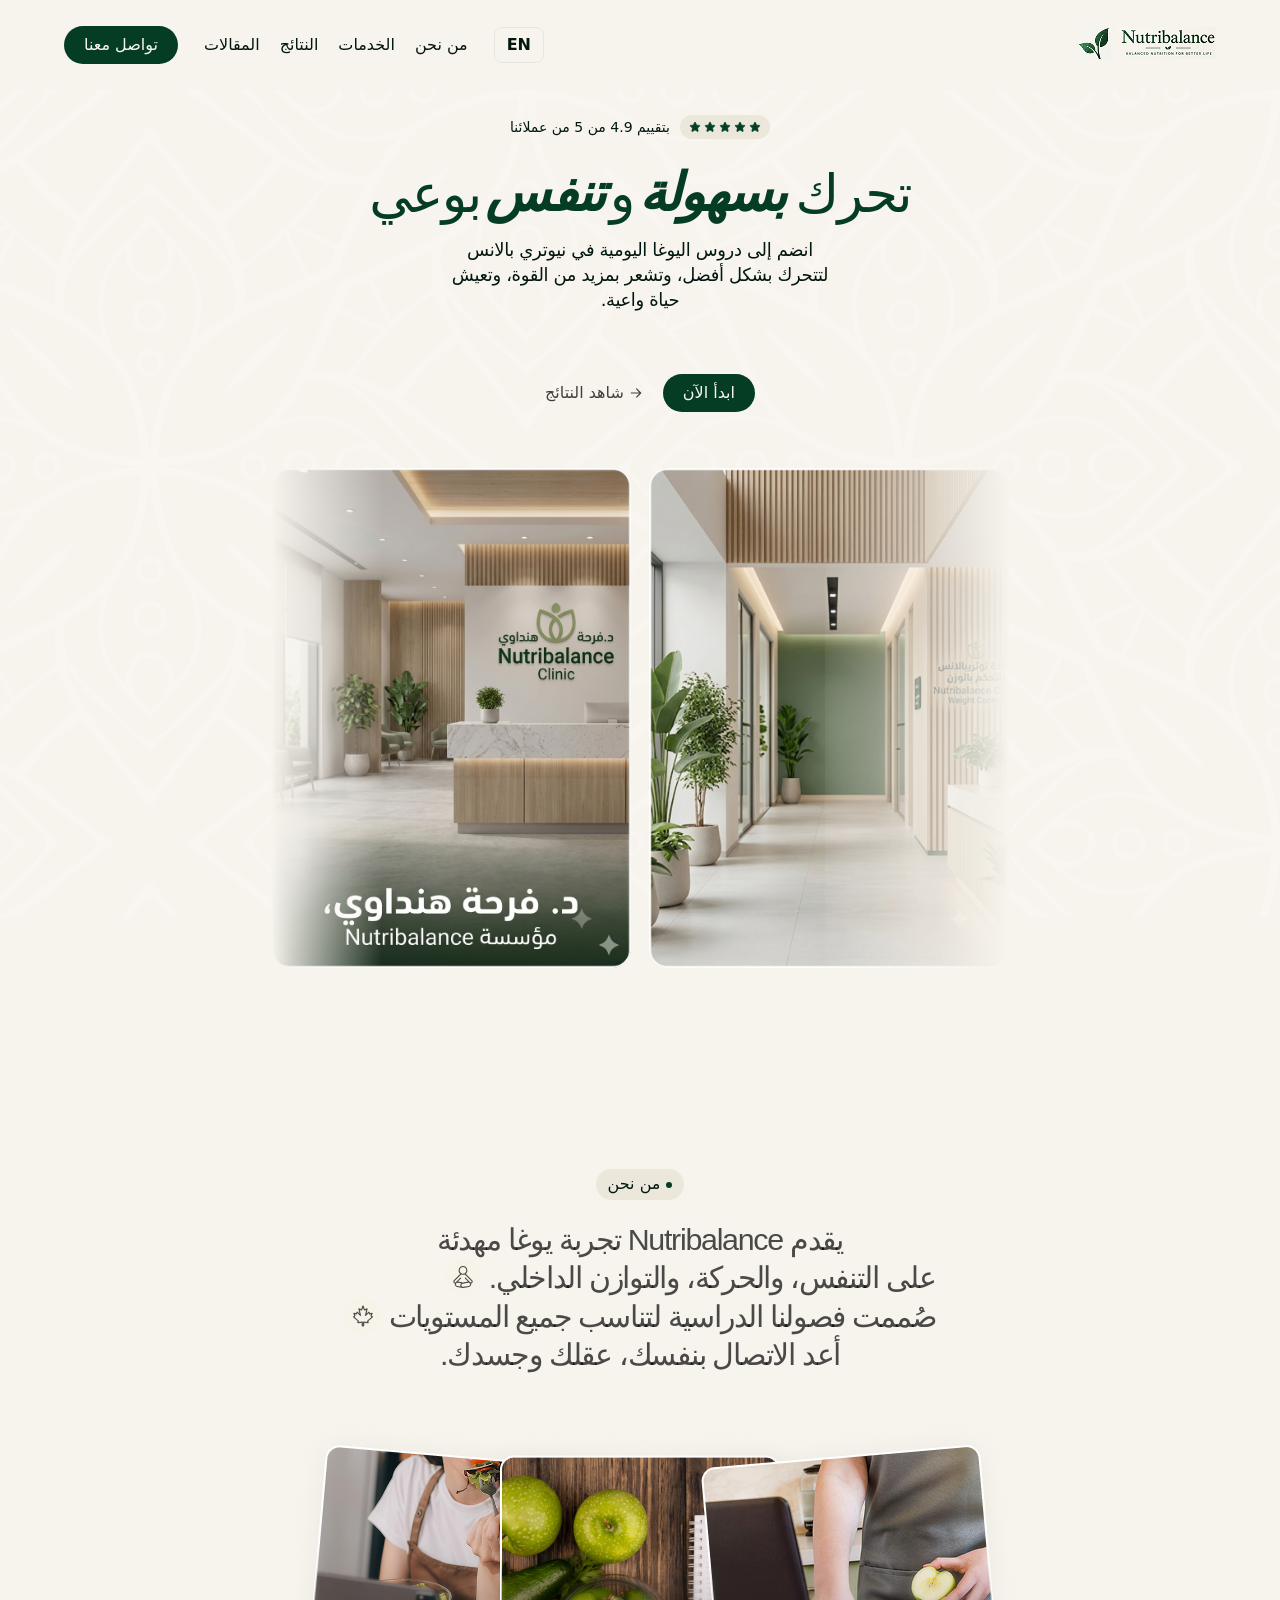
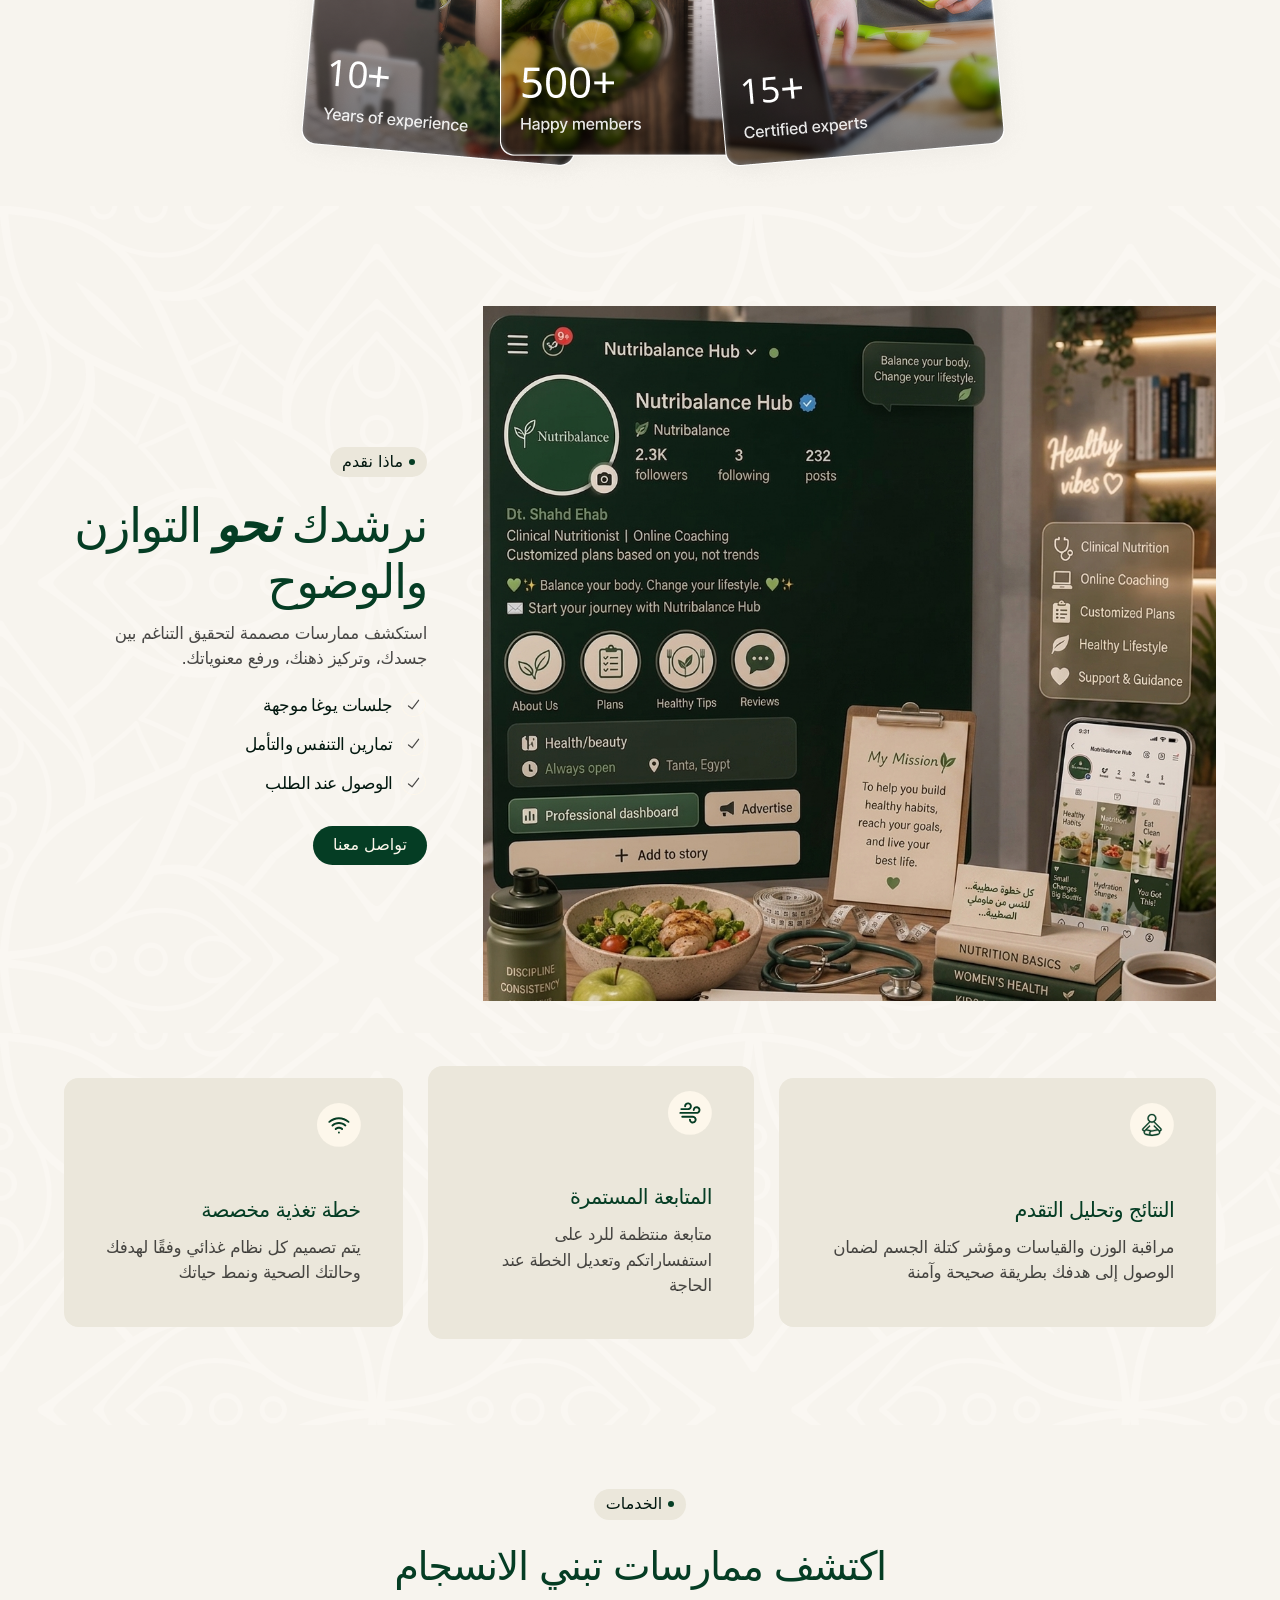
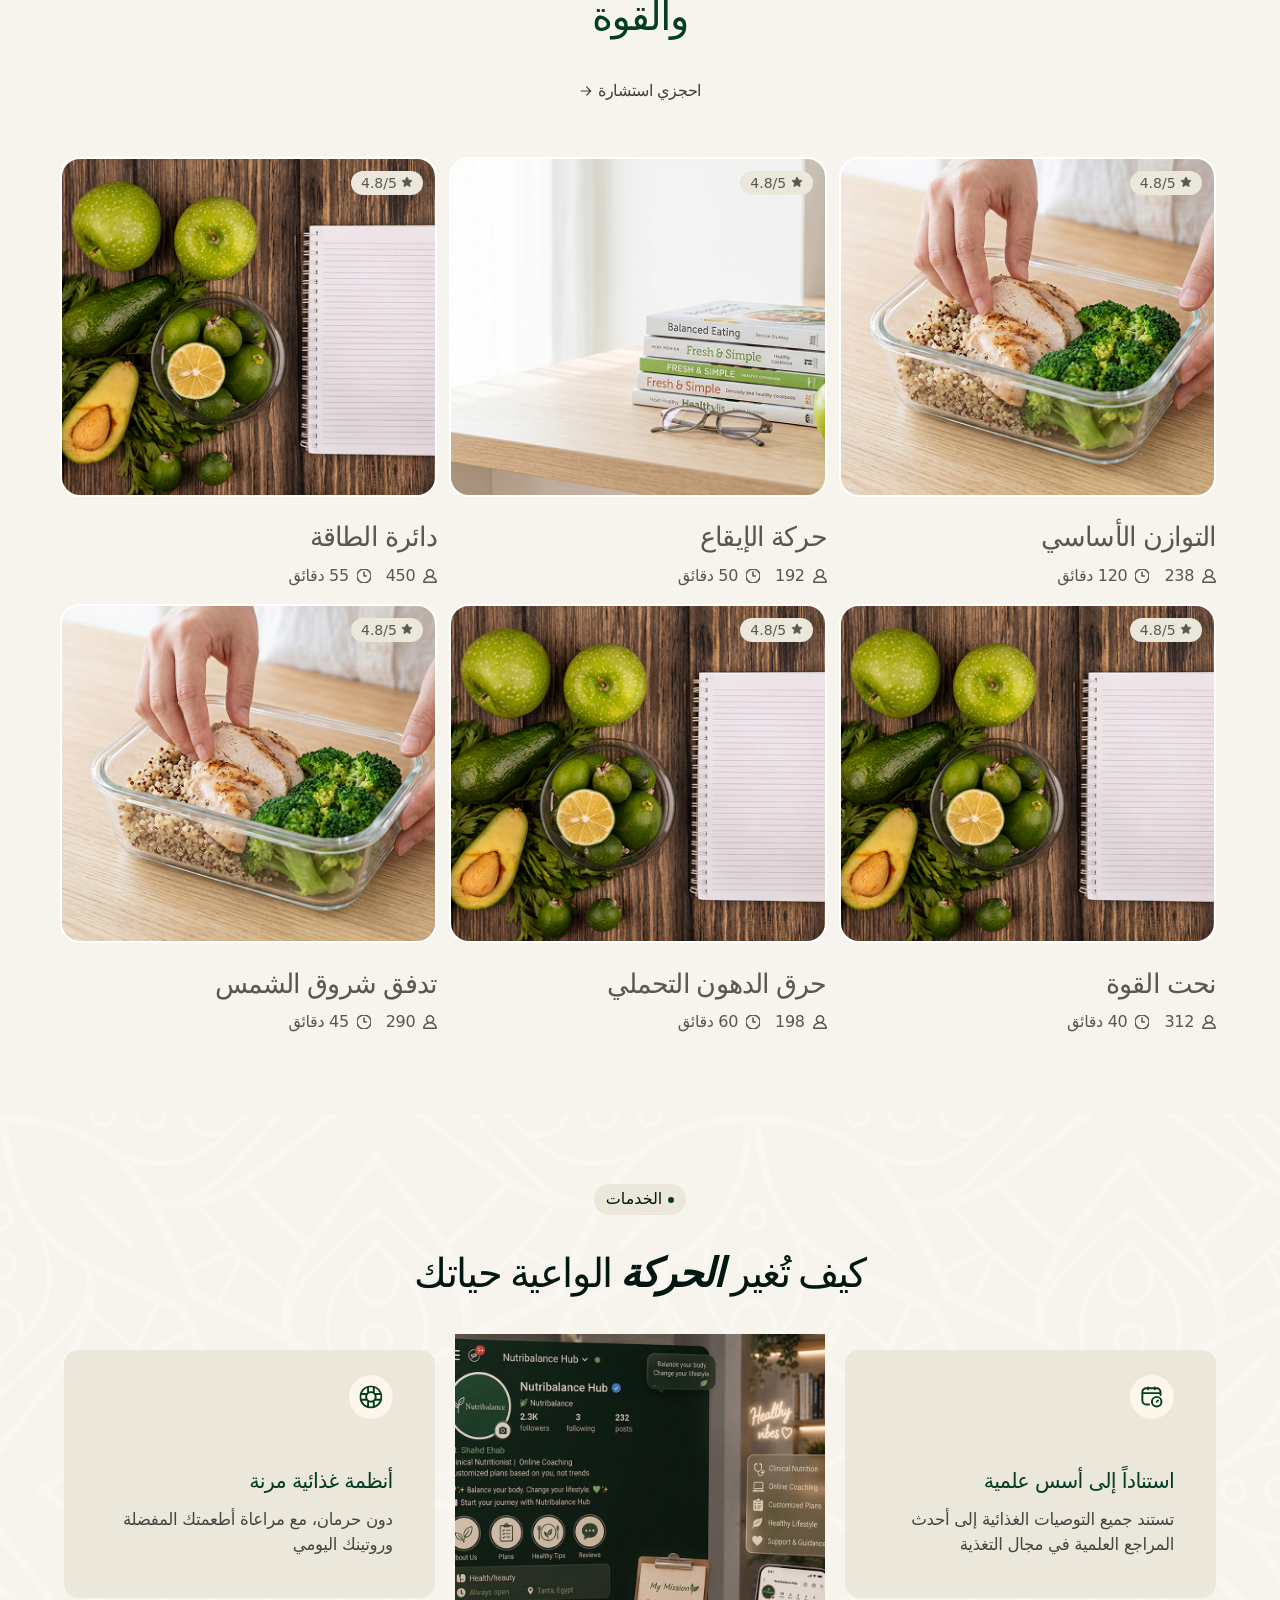
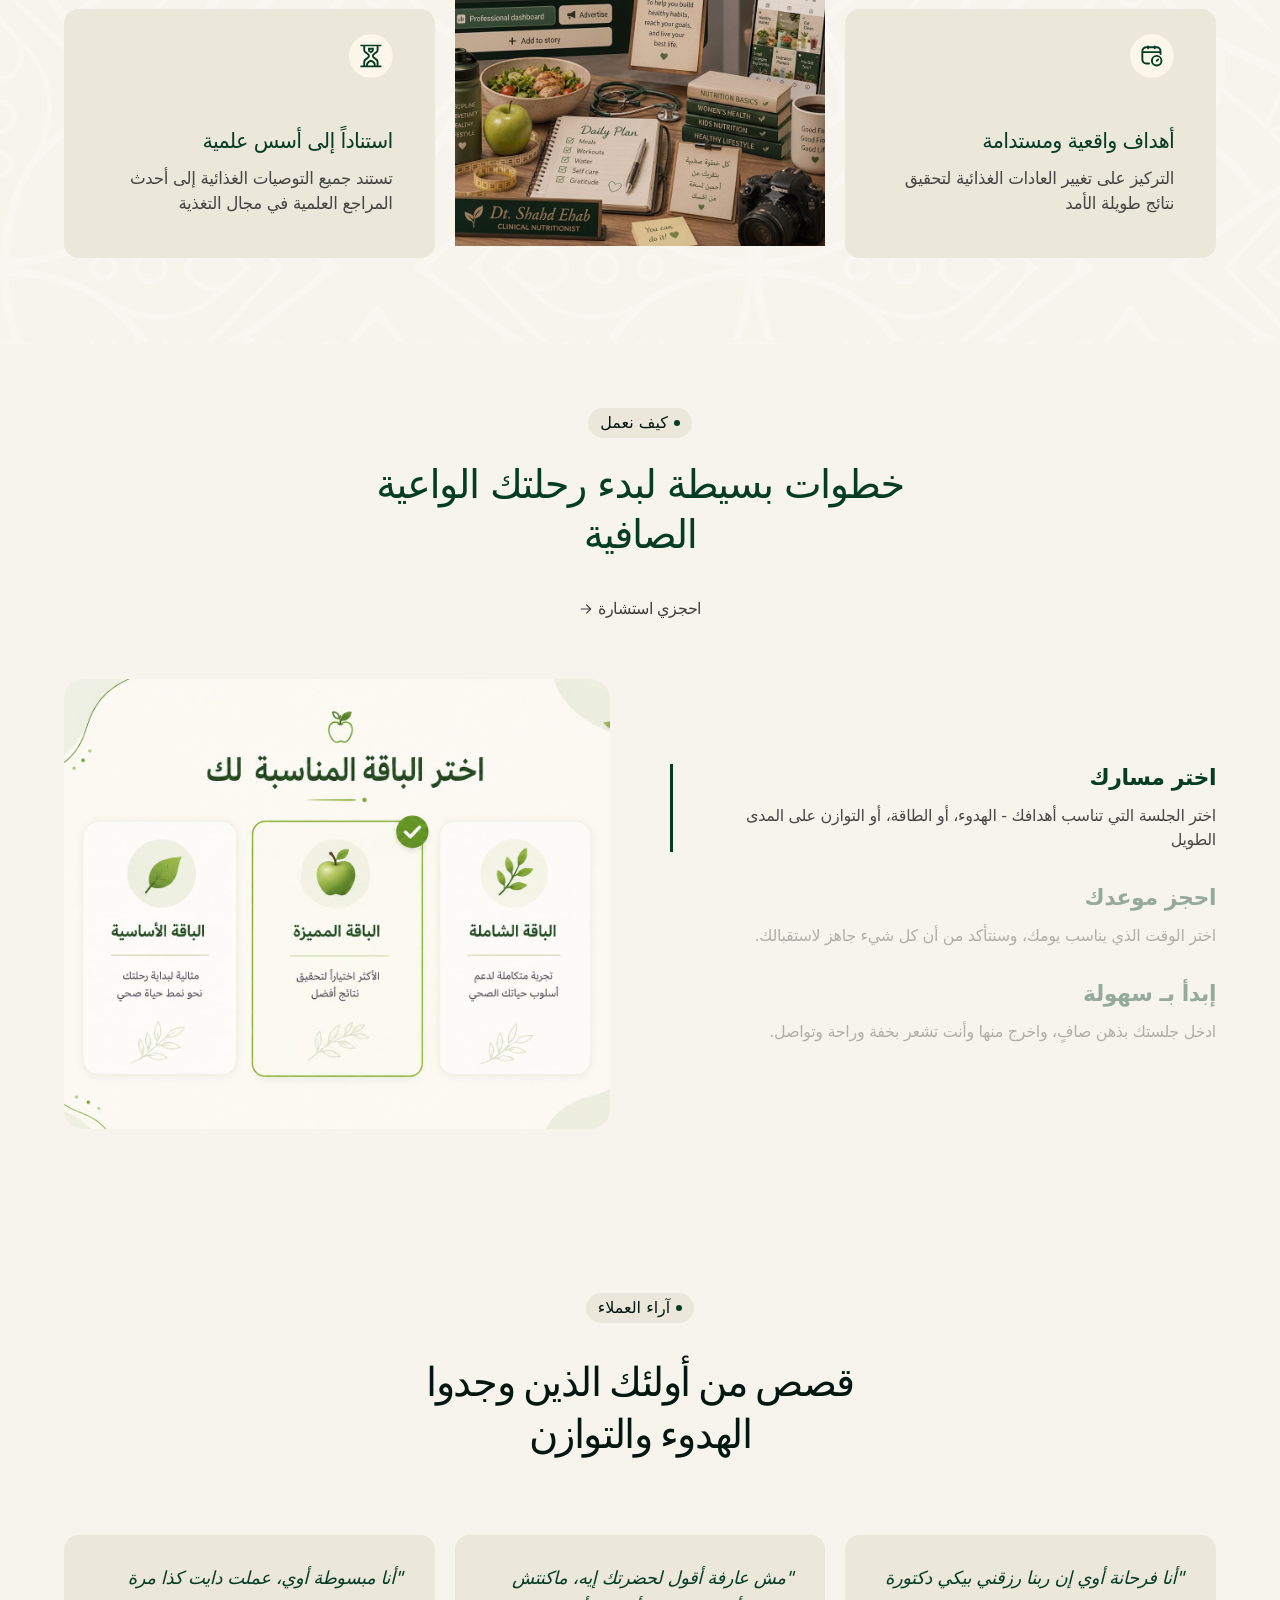
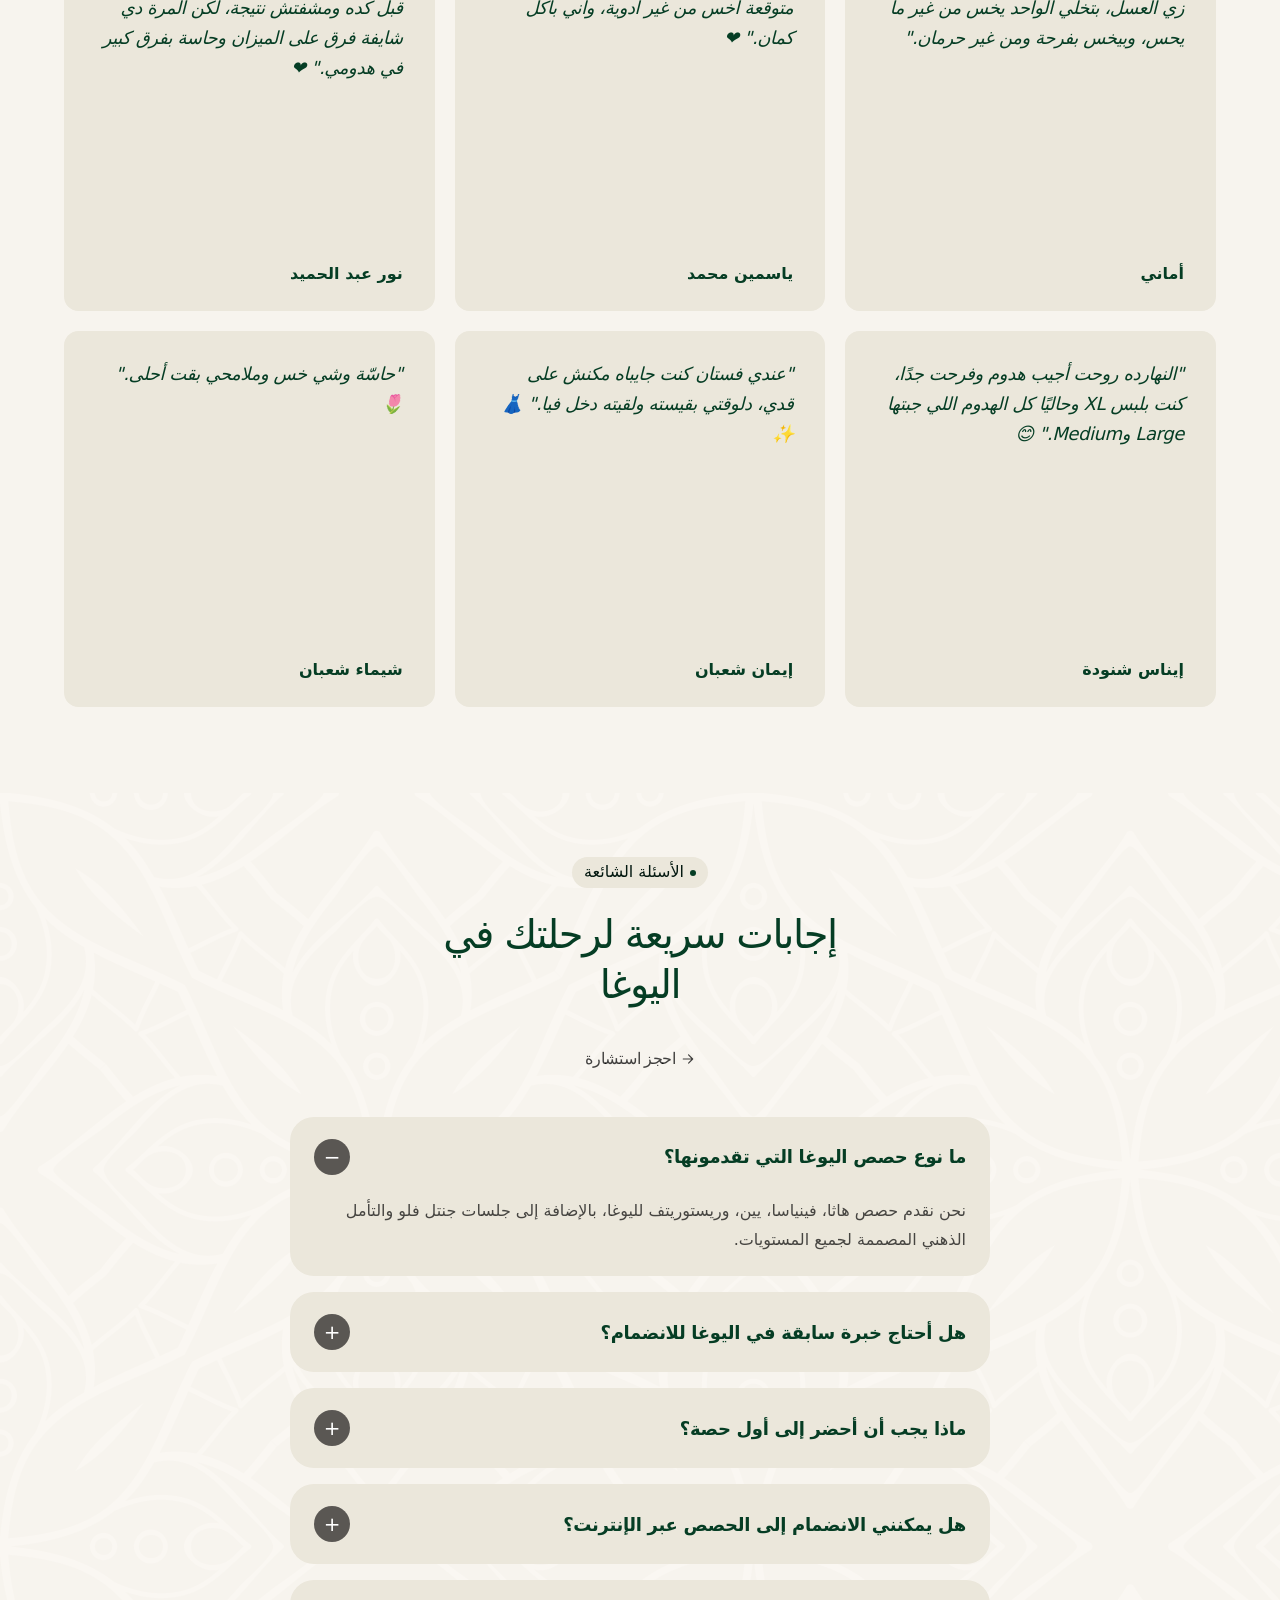
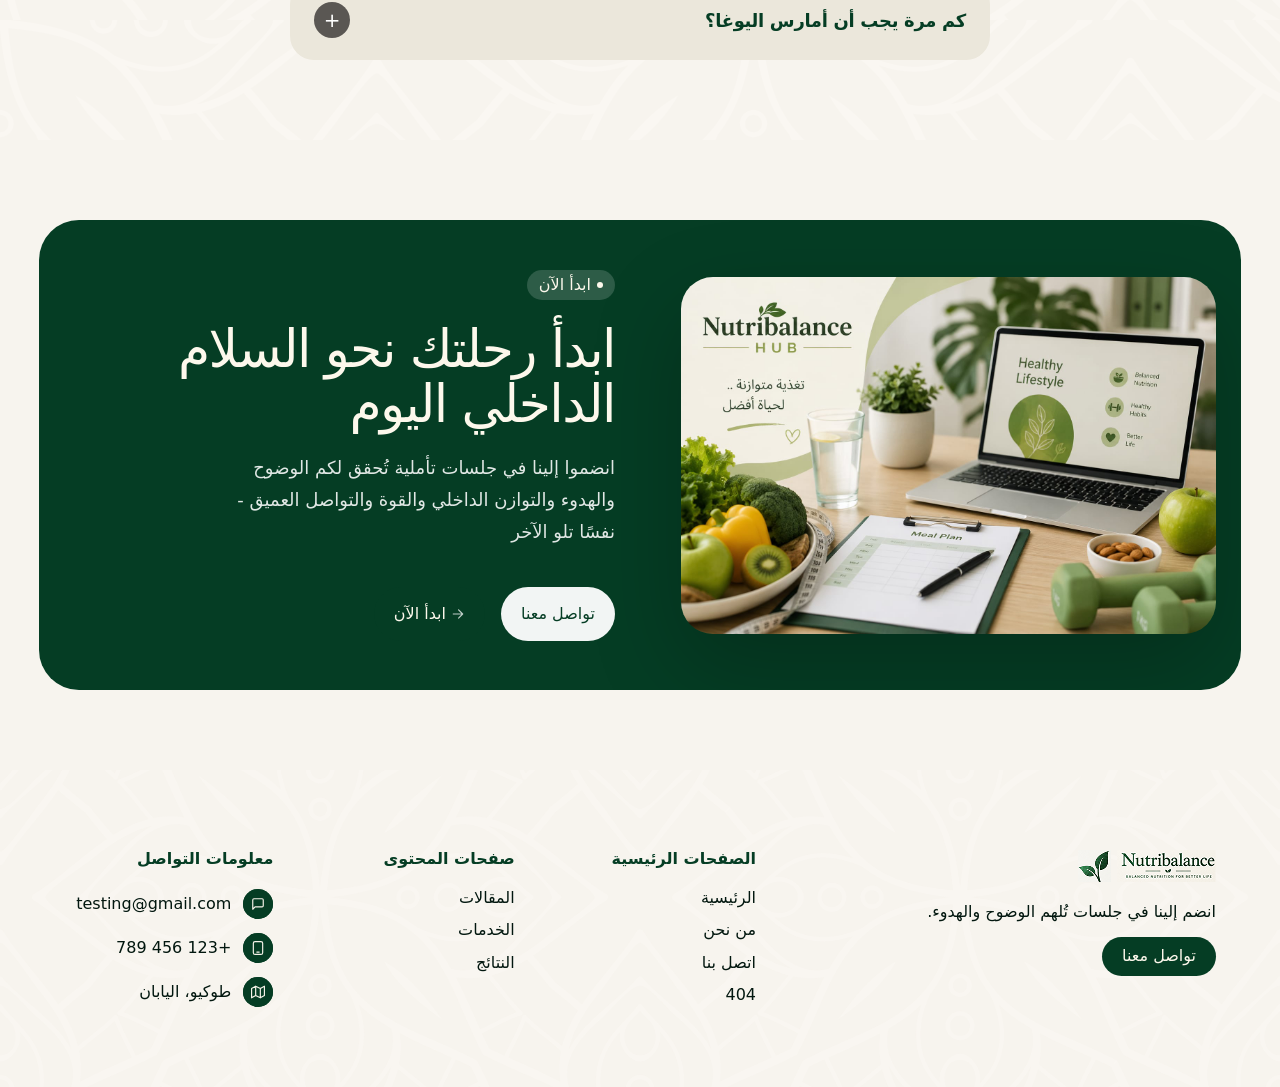
==== index.html @ 0526e95f "Prepare site for GitHub Pages deployment" ====
<!doctype html>
<html lang="ar" dir="rtl">
  <head>
    <meta charset="UTF-8" />
    <meta name="viewport" content="width=device-width, initial-scale=1.0" />
    <link rel="stylesheet" href="styles/normalize.css" />
    <link rel="stylesheet" href="styles/main.css" />
    <title>Nutribalance — Arabic</title>
  </head>
  <body>
    <!-- Arabic placeholder page. Content will be added later. -->

    <!-- Start Header -->
    <header>
      <div class="container">
        <div class="logo">
          <img src="assets/logo.png" alt="Nutribalance Logo" />
        </div>
        <button class="hamburger-menu" id="hamburger" aria-label="Toggle menu">
          <span></span>
          <span></span>
          <span></span>
        </button>
        <div class="actions" id="menu">
          <a
            class="lang-toggle"
            href="index.html"
            aria-label="Open Arabic version"
            >EN</a
          >
          <nav>
            <ul>
              <li><a href="#about-us">من نحن</a></li>
              <li><a href="#classes">الخدمات</a></li>
              <li><a href="#">النتائج</a></li>
              <li><a href="#">المقالات</a></li>
            </ul>
          </nav>
          <button class="primary-button">تواصل معنا</button>
        </div>
      </div>
    </header>
    <!-- End Header -->

    <!-- Start Hero -->
    <section class="hero">
      <div class="hero-bg">
        <img src="assets/bg.png" alt="Hero Background" />
      </div>
      <div class="hero-inside">
        <div class="hero-rating">
          <div class="stars-wrapper">
            <img src="assets/icons/star.svg" alt="Star" />
            <img src="assets/icons/star.svg" alt="Star" />
            <img src="assets/icons/star.svg" alt="Star" />
            <img src="assets/icons/star.svg" alt="Star" />
            <img src="assets/icons/star.svg" alt="Star" />
          </div>
          <span>بتقييم 4.9 من 5 من عملائنا</span>
        </div>

        <h1>
          <span>تحرك</span>
          <span></span>
          <span>بسهولة</span>
          <span>و</span>
          <span>تنفس</span>
          <span>بوعي</span>
        </h1>

        <p>
          انضم إلى دروس اليوغا اليومية في نيوتري بالانس لتتحرك بشكل أفضل، وتشعر
          بمزيد من القوة، وتعيش حياة واعية.
        </p>

        <div class="buttons-wrapper">
          <button class="primary-button">ابدأ الآن</button>
          <button>
            <img src="assets/icons/arrow-right.svg" alt="Watch Video" />
            <span>شاهد النتائج</span>
          </button>
        </div>

        <div class="images-wrapper">
          <div class="sm-hidden">
            <img src="assets/hero/04.png" alt="Image 04" />
          </div>
          <div>
            <img src="assets/hero/02.png" alt="Image 02" />
          </div>
          <div>
            <img src="assets/hero/03.png" alt="Image 03" />
          </div>
          <div class="sm-hidden">
            <img src="assets/hero/01.png" alt="Image 01" />
          </div>
        </div>
      </div>
    </section>
    <!-- End Hero -->

    <!-- Start من نحن Us -->
    <section id="about-us" class="about-us">
      <div class="container">
        <div class="section-header">
          <span class="dot"></span>
          <span>من نحن</span>
        </div>

        <div class="about-us-paragraph">
          <span>يقدم Nutribalance تجربة يوغا مهدئة </span>
          <div>
            <span>على التنفس، والحركة، والتوازن الداخلي.</span>
            <img src="assets/icons/relax.svg" alt="balance" />
          </div>
          <div>
            <span>صُممت فصولنا الدراسية لتناسب جميع المستويات</span>
            <img src="assets/icons/plant.svg" alt="classes" />
          </div>
          <span>أعد الاتصال بنفسك، عقلك وجسدك.</span>
        </div>

        <div class="stats-cards">
          <img src="assets/about-us/stats-card-wrapper.png" alt="Stats cards" />
        </div>
      </div>
    </section>
    <!-- End من نحن Us -->

    <!-- Start What We Do -->
    <section class="what-we-do">
      <div class="container">
        <div class="image-wrapper">
          <img src="assets/what-we-do/what-we-do.png" alt="What We Do" />
        </div>

        <div class="content">
          <div class="section-header">
            <span class="dot"></span>
            <span>ماذا نقدم</span>
          </div>

          <h2>
            <span>نرشدك </span>
            <span class="italic-lora">نحو</span>
            <span>التوازن والوضوح</span>
          </h2>

          <p>
            استكشف ممارسات مصممة لتحقيق التناغم بين جسدك، وتركيز ذهنك، ورفع
            معنوياتك.
          </p>

          <ul>
            <li>
              <img src="assets/icons/check.svg" alt="Guided yoga sessions" />
              <span>جلسات يوغا موجهة</span>
            </li>
            <li>
              <img src="assets/icons/check.svg" alt="Breathwork & meditation" />
              <span>تمارين التنفس والتأمل</span>
            </li>
            <li>
              <img src="assets/icons/check.svg" alt="On-demو access" />
              <span>الوصول عند الطلب</span>
            </li>
          </ul>

          <button class="primary-button">تواصل معنا</button>
        </div>
      </div>

      <ul class="container">
        <li class="card">
          <img
            src="assets/what-we-do/relax.svg"
            alt="Results و Progress Analysis"
          />
          <div class="card-content">
            <h4>النتائج وتحليل التقدم</h4>
            <p>
              مراقبة الوزن والقياسات ومؤشر كتلة الجسم لضمان الوصول إلى هدفك
              بطريقة صحيحة وآمنة
            </p>
          </div>
        </li>
        <li class="card">
          <img src="assets/what-we-do/follow.svg" alt="Continuous Follow-up" />
          <div class="card-content">
            <h4>المتابعة المستمرة</h4>
            <p>متابعة منتظمة للرد على استفساراتكم وتعديل الخطة عند الحاجة</p>
          </div>
        </li>
        <li class="card">
          <img
            src="assets/what-we-do/wifi.svg"
            alt="Customized Nutrition Plan"
          />
          <div class="card-content">
            <h4>خطة تغذية مخصصة</h4>
            <p>يتم تصميم كل نظام غذائي وفقًا لهدفك وحالتك الصحية ونمط حياتك</p>
          </div>
        </li>
      </ul>
    </section>
    <!-- End What We Do -->

    <!-- Start الخدمات -->
    <section id="classes" class="classes">
      <div class="container">
        <div class="section-header">
          <span class="dot"></span>
          <span>الخدمات</span>
        </div>

        <h2>اكتشف ممارسات تبني الانسجام والقوة</h2>

        <button>
          <span>احجزي استشارة</span>
          <img src="assets/icons/arrow-right.svg" alt="احجزي استشارة" />
        </button>

        <ul class="classes-grid">
          <li class="class-item">
            <div class="class-photo-wrapper">
              <img src="assets/classes/01.png" alt="Class" />
              <div class="rating">
                <img src="assets/icons/gray-star.svg" alt="Rate" />
                <span>4.8/5</span>
              </div>
            </div>
            <div class="class-content">
              <h5>التوازن الأساسي</h5>
              <div class="state">
                <div>
                  <img src="assets/icons/user.svg" alt="Rate" />
                  <span>238</span>
                </div>
                <div>
                  <img src="assets/icons/time.svg" alt="Rate" />
                  <span>120 دقائق</span>
                </div>
              </div>
            </div>
          </li>

          <li class="class-item">
            <div class="class-photo-wrapper">
              <img src="assets/classes/02.png" alt="Class" />
              <div class="rating">
                <img src="assets/icons/gray-star.svg" alt="Rate" />
                <span>4.8/5</span>
              </div>
            </div>
            <div class="class-content">
              <h5>حركة الإيقاع</h5>
              <div class="state">
                <div>
                  <img src="assets/icons/user.svg" alt="Rate" />
                  <span>192</span>
                </div>
                <div>
                  <img src="assets/icons/time.svg" alt="Rate" />
                  <span>50 دقائق</span>
                </div>
              </div>
            </div>
          </li>

          <li class="class-item">
            <div class="class-photo-wrapper">
              <img src="assets/classes/03.png" alt="Class" />
              <div class="rating">
                <img src="assets/icons/gray-star.svg" alt="Rate" />
                <span>4.8/5</span>
              </div>
            </div>
            <div class="class-content">
              <h5>دائرة الطاقة</h5>
              <div class="state">
                <div>
                  <img src="assets/icons/user.svg" alt="Rate" />
                  <span>450</span>
                </div>
                <div>
                  <img src="assets/icons/time.svg" alt="Rate" />
                  <span>55 دقائق</span>
                </div>
              </div>
            </div>
          </li>

          <li class="class-item">
            <div class="class-photo-wrapper">
              <img src="assets/classes/04.png" alt="Class" />
              <div class="rating">
                <img src="assets/icons/gray-star.svg" alt="Rate" />
                <span>4.8/5</span>
              </div>
            </div>
            <div class="class-content">
              <h5>نحت القوة</h5>
              <div class="state">
                <div>
                  <img src="assets/icons/user.svg" alt="Rate" />
                  <span>312</span>
                </div>
                <div>
                  <img src="assets/icons/time.svg" alt="Rate" />
                  <span>40 دقائق</span>
                </div>
              </div>
            </div>
          </li>

          <li class="class-item">
            <div class="class-photo-wrapper">
              <img src="assets/classes/05.png" alt="Class" />
              <div class="rating">
                <img src="assets/icons/gray-star.svg" alt="Rate" />
                <span>4.8/5</span>
              </div>
            </div>
            <div class="class-content">
              <h5>حرق الدهون التحملي</h5>
              <div class="state">
                <div>
                  <img src="assets/icons/user.svg" alt="Rate" />
                  <span>198</span>
                </div>
                <div>
                  <img src="assets/icons/time.svg" alt="Rate" />
                  <span>60 دقائق</span>
                </div>
              </div>
            </div>
          </li>

          <li class="class-item">
            <div class="class-photo-wrapper">
              <img src="assets/classes/06.png" alt="Class" />
              <div class="rating">
                <img src="assets/icons/gray-star.svg" alt="Rate" />
                <span>4.8/5</span>
              </div>
            </div>
            <div class="class-content">
              <h5>تدفق شروق الشمس</h5>
              <div class="state">
                <div>
                  <img src="assets/icons/user.svg" alt="Rate" />
                  <span>290</span>
                </div>
                <div>
                  <img src="assets/icons/time.svg" alt="Rate" />
                  <span>45 دقائق</span>
                </div>
              </div>
            </div>
          </li>
        </ul>
      </div>
    </section>
    <!-- End الخدمات -->

    <!-- Start Benefits -->
    <section class="benefits" id="benefits">
      <div class="container">
        <div class="section-header">
          <span class="dot"></span>
          <span>الخدمات</span>
        </div>

        <h2>كيف تُغير <span class="italic-lora">الحركة</span> الواعية حياتك</h2>

        <div class="benefits-grid">
          <ul>
            <li class="card">
              <img
                src="assets/benefits/calender.svg"
                alt="Based on Scientific Foundations"
              />
              <div class="card-content">
                <h4>استناداً إلى أسس علمية</h4>
                <p>
                  تستند جميع التوصيات الغذائية إلى أحدث المراجع العلمية في مجال
                  التغذية
                </p>
              </div>
            </li>
            <li class="card">
              <img
                src="assets/benefits/calender.svg"
                alt="Realistic و Sustainable Goals"
              />
              <div class="card-content">
                <h4>أهداف واقعية ومستدامة</h4>
                <p>
                  التركيز على تغيير العادات الغذائية لتحقيق نتائج طويلة الأمد
                </p>
              </div>
            </li>
          </ul>
          <div class="image-wrapper">
            <img src="assets/benefits/benefits.png" alt="Benefits" />
          </div>
          <ul>
            <li class="card">
              <img src="assets/benefits/flexible.svg" alt="Flexible Diets" />
              <div class="card-content">
                <h4>أنظمة غذائية مرنة</h4>
                <p>دون حرمان، مع مراعاة أطعمتك المفضلة وروتينك اليومي</p>
              </div>
            </li>
            <li class="card">
              <img
                src="assets/benefits/timer.svg"
                alt="Based on Scientific Foundations"
              />
              <div class="card-content">
                <h4>استناداً إلى أسس علمية</h4>
                <p>
                  تستند جميع التوصيات الغذائية إلى أحدث المراجع العلمية في مجال
                  التغذية
                </p>
              </div>
            </li>
          </ul>
        </div>
      </div>
    </section>
    <!-- End Benefits -->

    <!-- Start How It Works -->
    <section id="how-it-works" class="how-it-works">
      <div class="container">
        <div class="section-header">
          <span class="dot"></span>
          <span>كيف نعمل</span>
        </div>

        <h2>خطوات بسيطة لبدء رحلتك الواعية الصافية</h2>

        <button>
          <span>احجزي استشارة</span>
          <img src="assets/icons/arrow-right.svg" alt="احجزي استشارة" />
        </button>

        <div class="how-it-works-content">
          <div class="steps-wrapper">
            <div class="step-item active" data-step="1">
              <div class="step-number">اختر مسارك</div>
              <p>
                اختر الجلسة التي تناسب أهدافك - الهدوء، أو الطاقة، أو التوازن
                على المدى الطويل
              </p>
            </div>
            <div class="step-item" data-step="2">
              <div class="step-number">احجز موعدك</div>
              <p>
                اختر الوقت الذي يناسب يومك، وسنتأكد من أن كل شيء جاهز لاستقبالك.
              </p>
            </div>
            <div class="step-item" data-step="3">
              <div class="step-number">إبدأ بـ سهولة</div>
              <p>
                ادخل جلستك بذهن صافٍ، واخرج منها وأنت تشعر بخفة وراحة وتواصل.
              </p>
            </div>
          </div>

          <div class="image-wrapper">
            <img
              src="assets/how-it-works/step01.jpeg"
              alt="Step 1"
              class="step-image active"
              data-image="1"
            />
            <img
              src="assets/how-it-works/step02.jpeg"
              alt="Step 2"
              class="step-image"
              data-image="2"
            />
            <img
              src="assets/how-it-works/step03.jpeg"
              alt="Step 3"
              class="step-image"
              data-image="3"
            />
          </div>
        </div>
      </div>
    </section>
    <!-- End How It Works -->

    <!-- Start آراء العملاء -->
    <section id="testimonials" class="testimonials">
      <div class="container">
        <div class="section-header">
          <span class="dot"></span>
          <span>آراء العملاء</span>
        </div>

        <h2>قصص من أولئك الذين وجدوا الهدوء والتوازن</h2>

        <ul class="testimonials-grid">
          <li class="card">
            <blockquote>
              "أنا فرحانة أوي إن ربنا رزقني بيكي دكتورة زي العسل، بتخلي الواحد
              يخس من غير ما يحس، وبيخس بفرحة ومن غير حرمان."
            </blockquote>
            <div class="testimonial-footer">
              <div class="author-text">
                <span class="author-name">أماني</span>
              </div>
            </div>
          </li>

          <li class="card">
            <blockquote>
              "مش عارفة أقول لحضرتك إيه، ماكنتش متوقعة أخس من غير أدوية، وأني
              باكل كمان." ❤️
            </blockquote>
            <div class="testimonial-footer">
              <div class="author-text">
                <span class="author-name">ياسمين محمد</span>
              </div>
            </div>
          </li>

          <li class="card">
            <blockquote>
              "أنا مبسوطة أوي، عملت دايت كذا مرة قبل كده ومشفتش نتيجة، لكن المرة
              دي شايفة فرق على الميزان وحاسة بفرق كبير في هدومي." ❤️
            </blockquote>
            <div class="testimonial-footer">
              <div class="author-text">
                <span class="author-name">نور عبد الحميد</span>
              </div>
            </div>
          </li>

          <li class="card">
            <blockquote>
              "النهارده روحت أجيب هدوم وفرحت جدًا، كنت بلبس XL وحاليًا كل الهدوم
              اللي جبتها Large وMedium." 😊
            </blockquote>
            <div class="testimonial-footer">
              <div class="author-text">
                <span class="author-name">إيناس شنودة</span>
              </div>
            </div>
          </li>

          <li class="card">
            <blockquote>
              "عندي فستان كنت جايباه مكنش على قدي، دلوقتي بقيسته ولقيته دخل
              فيا." 👗✨
            </blockquote>
            <div class="testimonial-footer">
              <div class="author-text">
                <span class="author-name">إيمان شعبان</span>
              </div>
            </div>
          </li>

          <li class="card">
            <blockquote>"حاسّة وشي خس وملامحي بقت أحلى." 🌷</blockquote>
            <div class="testimonial-footer">
              <div class="author-text">
                <span class="author-name">شيماء شعبان</span>
              </div>
            </div>
          </li>
        </ul>
      </div>
    </section>
    <!-- End آراء العملاء -->

    <!-- Start الأسئلة الشائعة -->
    <section id="faq" class="faq">
      <div class="container">
        <div class="section-header">
          <span class="dot"></span>
          <span>الأسئلة الشائعة</span>
        </div>

        <h2>إجابات سريعة لرحلتك في اليوغا</h2>

        <button>
          <img src="assets/icons/arrow-right.svg" alt="احجزي استشارة" />
          <span>احجز استشارة</span>
        </button>

        <ul class="faq-list">
          <li class="faq-item active">
            <button class="faq-header" type="button">
              <span class="faq-question">ما نوع حصص اليوغا التي تقدمونها؟</span>
              <span class="faq-toggle"><span class="toggle-icon">−</span></span>
            </button>
            <div class="faq-answer">
              <p>
                نحن نقدم حصص هاثا، فينياسا، يين، وريستوريتف لليوغا، بالإضافة إلى
                جلسات جنتل فلو والتأمل الذهني المصممة لجميع المستويات.
              </p>
            </div>
          </li>

          <li class="faq-item">
            <button class="faq-header" type="button">
              <span class="faq-question"
                >هل أحتاج خبرة سابقة في اليوغا للانضمام؟</span
              >
              <span class="faq-toggle"><span class="toggle-icon">+</span></span>
            </button>
            <div class="faq-answer">
              <p>
                لا تحتاج إلى أي خبرة. يوجه المدربون المبتدئين خطوة بخطوة مع
                تقديم التعديلات للمستويات المتقدمة.
              </p>
            </div>
          </li>

          <li class="faq-item">
            <button class="faq-header" type="button">
              <span class="faq-question">ماذا يجب أن أحضر إلى أول حصة؟</span>
              <span class="faq-toggle"><span class="toggle-icon">+</span></span>
            </button>
            <div class="faq-answer">
              <p>
                أحضر ملابس مريحة وزجاجة ماء وسجادة يوغا إذا كان لديك. وإذا لم
                تكن لديك، يمكننا توفير واحدة للجلسة الأولى.
              </p>
            </div>
          </li>

          <li class="faq-item">
            <button class="faq-header" type="button">
              <span class="faq-question"
                >هل يمكنني الانضمام إلى الحصص عبر الإنترنت؟</span
              >
              <span class="faq-toggle"><span class="toggle-icon">+</span></span>
            </button>
            <div class="faq-answer">
              <p>
                نعم، نقدم جلسات مباشرة عبر الإنترنت ودروسًا مسجلة يمكنك متابعتها
                من أي مكان.
              </p>
            </div>
          </li>

          <li class="faq-item">
            <button class="faq-header" type="button">
              <span class="faq-question">كم مرة يجب أن أمارس اليوغا؟</span>
              <span class="faq-toggle"><span class="toggle-icon">+</span></span>
            </button>
            <div class="faq-answer">
              <p>
                الممارسة من مرتين إلى أربع مرات في الأسبوع تساعد على بناء القوة
                والمرونة والتوازن الداخلي، وفي نفس الوقت تتناسب مع جدولك
                المزدحم.
              </p>
            </div>
          </li>
        </ul>
      </div>
    </section>
    <!-- End الأسئلة الشائعة -->

    <!-- Start Get Started -->
    <section class="get-started">
      <div class="container">
        <div class="get-started-grid">
          <div class="get-started-image">
            <img src="assets/get-started/get-started.jpeg" alt="Get Started" />
          </div>

          <div class="get-started-content">
            <div class="section-header">
              <span class="dot"></span>
              <span>ابدأ الآن</span>
            </div>

            <h2>ابدأ رحلتك نحو السلام الداخلي اليوم</h2>

            <p>
              انضموا إلينا في جلسات تأملية تُحقق لكم الوضوح والهدوء والتوازن
              الداخلي والقوة والتواصل العميق - نفسًا تلو الآخر
            </p>

            <div class="buttons-wrapper">
              <button class="secondary-button">تواصل معنا</button>
              <button class="primary-button">
                <img src="assets/icons/arrow-right.svg" alt="ابدئي الآن" />
                <span>ابدأ الآن</span>
              </button>
            </div>
          </div>
        </div>
      </div>
    </section>
    <!-- End Get Started -->

    <!-- Start Footer -->
    <footer>
      <div class="container footer-grid">
        <div class="footer-left">
          <div class="footer-brو">
            <img src="assets/logo.png" alt="Nutribalance Logo" />
            <p>انضم إلينا في جلسات تُلهم الوضوح والهدوء.</p>
            <button class="primary-button">تواصل معنا</button>
          </div>
        </div>

        <div class="footer-right">
          <div class="footer-column">
            <h4>الصفحات الرئيسية</h4>
            <ul>
              <li><a href="#">الرئيسية</a></li>
              <li><a href="#about-us">من نحن</a></li>
              <li><a href="#">اتصل بنا</a></li>
              <li><a href="#">404</a></li>
            </ul>
          </div>

          <div class="footer-column">
            <h4>صفحات المحتوى</h4>
            <ul>
              <li><a href="#">المقالات</a></li>
              <li><a href="#classes">الخدمات</a></li>
              <li><a href="#">النتائج</a></li>
            </ul>
          </div>

          <div class="footer-column footer-contact">
            <h4>معلومات التواصل</h4>
            <ul>
              <li>
                <span class="footer-icon">
                  <img src="assets/footer/email.svg" alt="Email" />
                </span>
                <a href="mailto:testing@gmail.com">testing@gmail.com</a>
              </li>
              <li>
                <span class="footer-icon">
                  <img src="assets/footer/phone.svg" alt="Phone" />
                </span>
                <a href="tel:+123456789">+123 456 789</a>
              </li>
              <li>
                <span class="footer-icon">
                  <img src="assets/footer/address.svg" alt="Location" />
                </span>
                <span>طوكيو، اليابان</span>
              </li>
            </ul>
          </div>
        </div>
      </div>
    </footer>
    <!-- End Footer -->

    <script src="js/how-it-works.js"></script>
    <script src="js/mobile-menu.js"></script>
  </body>
</html>
---- styles/main.css ----
* {
  scroll-behavior: smooth;
}

:root {
  --black: hsla(155, 83%, 5%, 1);
  --warning: hsla(42, 36%, 95%, 1);
  --primary-foreground: hsla(153, 85%, 13%, 1);
  --chart: hsla(40, 82%, 96%, 1);
  --chart-5: hsla(45, 29%, 89%, 1);
  --warning-foreground: hsla(0, 0%, 0%, 0.74);
  --muted-foreground: hsla(0, 0%, 0%, 0.7);
  --ring: hsla(34, 4%, 34%, 1);
}

@media (max-width: 768px) {
  h1,
  h2,
  h3 {
    font-size: 34px !important;
    line-height: 40px !important;
  }
}

@media (max-width: 768px) {
  h4,
  h5,
  h6 {
    font-size: 28px !important;
    line-height: 32px !important;
  }
}

@media (max-width: 768px) {
  p {
    font-size: 16px !important;
    line-height: 20px !important;
  }
}

.scroll-to-top {
  position: fixed;
  bottom: 30px;
  right: 24px;
  width: 48px;
  height: 48px;
  border-radius: 50%;
  border: none;
  background-color: var(--primary-foreground);
  color: #ffffff;
  font-size: 24px;
  display: flex;
  align-items: center;
  justify-content: center;
  box-shadow: 0 12px 24px rgba(0, 0, 0, 0.18);
  cursor: pointer;
  opacity: 0;
  visibility: hidden;
  transform: translateY(10px);
  transition: opacity 0.25s ease, visibility 0.25s ease, transform 0.25s ease;
  z-index: 20;
}

.scroll-to-top.show {
  opacity: 1;
  visibility: visible;
  transform: translateY(0);
}

.scroll-to-top:focus {
  outline: 2px solid #ffffff;
  outline-offset: 4px;
}

ul {
  list-style: none;
  padding: 0;
}

body {
  color: var(--black);
  font-size: 16px;
  font-family: "Inter", system-ui, -apple-system, BlinkMacSystemFont, "Segoe UI", sans-serif;
}

.container {
  max-width: clamp(320px, 90vw, 1200px);
  margin-left: auto;
  margin-right: auto;
  padding-left: 20px;
  padding-right: 20px;
}

header {
  position: sticky;
  top: 0;
  z-index: 10;
  background-color: var(--warning);
  padding-block: 20px;
}
header .container {
  display: flex;
  align-items: center;
  justify-content: space-between;
}
header .hamburger-menu {
  display: none;
  flex-direction: column;
  background: none;
  border: none;
  cursor: pointer;
  gap: 6px;
  padding: 0;
}
header .hamburger-menu span {
  width: 24px;
  height: 3px;
  background-color: var(--black);
  transition: all 0.3s ease;
  border-radius: 2px;
}
header .hamburger-menu.active span:nth-child(1) {
  transform: rotate(45deg) translateY(10px);
}
header .hamburger-menu.active span:nth-child(2) {
  opacity: 0;
}
header .hamburger-menu.active span:nth-child(3) {
  transform: rotate(-45deg) translateY(-10px);
}
header .lang-toggle {
  display: inline-flex;
  align-items: center;
  justify-content: center;
  gap: 8px;
  padding: 8px 12px;
  background-color: transparent;
  border: 1px solid rgba(0, 0, 0, 0.06);
  border-radius: 8px;
  color: var(--black);
  text-decoration: none;
  font-weight: 600;
}
header nav ul {
  list-style: none;
  display: flex;
  align-content: center;
  gap: 20px;
}
header nav ul li a {
  color: var(--black);
  text-decoration: none;
  font-weight: 500;
}
header .actions {
  display: flex;
  align-items: center;
  gap: 26px;
}
@media (max-width: 768px) {
  header {
    padding-block: 16px;
  }
  header .hamburger-menu {
    display: flex;
  }
  header .actions {
    position: absolute;
    top: 70px;
    left: 0;
    right: 0;
    flex-direction: column;
    background-color: var(--warning);
    padding: 0 20px;
    gap: 20px;
    max-height: 0;
    overflow: hidden;
    transition: max-height 0.3s ease;
    border-bottom: 1px solid rgba(0, 0, 0, 0.1);
  }
  header .actions.open {
    max-height: 300px;
  }
  header .actions nav {
    width: 100%;
  }
  header .actions nav ul {
    flex-direction: column;
    gap: 0;
  }
  header .actions nav ul li a {
    display: block;
    padding: 12px 0;
    border-bottom: 1px solid rgba(0, 0, 0, 0.05);
  }
  header .actions nav ul li a:hover {
    color: var(--primary-foreground);
  }
  header .actions .primary-button {
    width: 100%;
  }
}

section.hero {
  display: flex;
  flex-direction: column;
  align-items: center;
  padding-top: 25px;
  position: relative;
  background-color: var(--warning);
}
section.hero .hero-bg {
  position: absolute;
  z-index: 0;
  inset: 0;
  max-width: 100%;
  max-height: 827px;
  overflow: hidden;
}
section.hero .hero-bg img {
  -o-object-position: center;
     object-position: center;
  -o-object-fit: cover;
     object-fit: cover;
}
section.hero .hero-inside {
  position: relative;
  z-index: 1;
  min-height: 110vh;
  display: flex;
  flex-direction: column;
  align-items: center;
}
section.hero .hero-inside .hero-rating {
  display: flex;
  align-items: center;
  justify-content: center;
  gap: 10px;
  flex-wrap: wrap;
}
section.hero .hero-inside .hero-rating .stars-wrapper {
  display: flex;
  gap: 3px;
  padding: 6px 9px;
  background-color: var(--chart-5);
  border-radius: 50px;
}
section.hero .hero-inside .hero-rating span {
  font-size: 14px;
}
section.hero .hero-inside h1 {
  width: 100%;
  max-width: 550px;
  font-weight: 500;
  font-size: 53px;
  text-align: center;
  line-height: 61.6px;
  letter-spacing: -1.68px;
  color: var(--primary-foreground);
  margin-top: 24px;
  margin-bottom: 0;
}
@media (max-width: 768px) {
  section.hero .hero-inside h1 {
    font-size: 34px;
    line-height: 40px;
  }
}
section.hero .hero-inside h1 {
  display: flex;
  gap: 5px;
  flex-wrap: wrap;
  justify-content: center;
}
section.hero .hero-inside h1 span:nth-of-type(3),
section.hero .hero-inside h1 span:nth-of-type(5) {
  font-family: "Lora", serif;
  font-style: italic;
  font-weight: 600;
}
section.hero .hero-inside p {
  max-width: 400px;
  text-align: center;
  margin-inline: auto;
  margin-top: 12px;
  font-size: 18px;
  line-height: 25.2px;
  letter-spacing: -0.36px;
  font-weight: 400;
}
@media (max-width: 768px) {
  section.hero .hero-inside p {
    font-size: 16px;
    line-height: 20px;
  }
}
section.hero .hero-inside .buttons-wrapper {
  margin-top: 43px;
  display: flex;
  justify-content: center;
  flex-wrap: wrap;
}
section.hero .hero-inside .images-wrapper {
  position: relative;
  display: flex;
  width: 100%;
  justify-content: center;
  gap: 18px;
  margin-top: 56px;
  overflow: hidden;
  max-width: 90vw;
}
section.hero .hero-inside .images-wrapper img {
  width: auto;
  height: 100%;
  -o-object-fit: cover;
     object-fit: cover;
  border-radius: 20px;
}
@media (max-width: 1280px) {
  section.hero .hero-inside .images-wrapper {
    flex-wrap: wrap;
  }
}
section.hero .hero-inside .images-wrapper::before, section.hero .hero-inside .images-wrapper::after {
  content: "";
  position: absolute;
  top: 0;
  bottom: 0;
  pointer-events: none;
  z-index: 1;
}
section.hero .hero-inside .images-wrapper::before {
  left: 0;
  width: 15%;
  background: linear-gradient(to right, var(--warning), rgba(255, 255, 255, 0));
}
section.hero .hero-inside .images-wrapper::after {
  right: 0;
  width: 25%;
  background: linear-gradient(to left, var(--warning), rgba(255, 255, 255, 0.052));
}
section.hero .hero-inside .images-wrapper > div {
  width: 360px;
  height: 500px;
  background-color: transparent;
}
section.hero .hero-inside .images-wrapper > div:first-of-type {
  display: flex;
  justify-content: end;
}

section.about-us {
  padding-top: 64px;
  background-color: var(--warning);
}
section.about-us .container {
  display: flex;
  flex-direction: column;
  align-items: center;
}
section.about-us .container .about-us-paragraph {
  margin-top: 20px;
  font-family: sans-serif;
  font-weight: 400;
  font-size: 30.4px;
  line-height: 38.4px;
  letter-spacing: -1.28px;
  text-align: center;
  vertical-align: middle;
  color: var(--muted-foreground);
}
@media (max-width: 768px) {
  section.about-us .container .about-us-paragraph {
    font-size: 18px;
  }
}
section.about-us .container .about-us-paragraph div {
  display: flex;
  align-items: center;
  gap: 8px;
}
section.about-us .container .stats-cards {
  margin-top: 40px;
  max-width: 100%;
}
section.about-us .container .stats-cards img {
  width: 100%;
}

section.what-we-do {
  padding-top: 100px;
  padding-bottom: 70px;
  background-color: var(--warning);
  background-image: url(/assets/bg.png);
}
section.what-we-do .container:nth-child(1) {
  display: flex;
  align-items: center;
  justify-content: center;
  gap: 56px;
}
@media (max-width: 1200px) {
  section.what-we-do .container:nth-child(1) {
    flex-wrap: wrap;
    flex-direction: column-reverse;
  }
}
section.what-we-do .container:nth-child(1) .image-wrapper {
  max-width: 90vw;
}
section.what-we-do .container:nth-child(1) .image-wrapper img {
  width: 100%;
}
section.what-we-do .container:nth-child(1) .content .section-header {
  font-weight: 400;
}
section.what-we-do .container:nth-child(1) .content h2 {
  margin-top: 21px;
  margin-bottom: 0;
  font-weight: 500;
  font-size: 47.37px;
  line-height: 55.1px;
  letter-spacing: -1.5px;
  max-width: 540px;
  color: var(--primary-foreground);
}
section.what-we-do .container:nth-child(1) .content p {
  max-width: 350px;
  font-weight: 400;
  font-size: 16.7px;
  line-height: 25.04px;
  letter-spacing: -0.33px;
  color: var(--muted-foreground);
  margin-top: 12px;
}
section.what-we-do .container:nth-child(1) .content ul {
  margin-top: 21px;
  display: flex;
  flex-direction: column;
  gap: 13px;
}
section.what-we-do .container:nth-child(1) .content ul li {
  display: flex;
  align-items: center;
  gap: 8px;
  font-family: Inter;
  font-weight: 400;
  font-style: Regular;
  font-size: 16.7px;
  line-height: 25.04px;
  letter-spacing: -0.33px;
  vertical-align: middle;
}
section.what-we-do .container:nth-child(1) .content .primary-button {
  margin-top: 30px;
}
section.what-we-do .container:nth-child(2) {
  padding-top: 44px;
  display: flex;
  align-items: center;
  justify-content: center;
  gap: 25px;
}
@media (max-width: 1200px) {
  section.what-we-do .container:nth-child(2) {
    flex-wrap: wrap;
  }
}
section.what-we-do .container:nth-child(2) .card {
  max-width: 585px;
}

section.classes {
  padding-block: 64px;
  background-color: var(--warning);
}
section.classes .container {
  display: flex;
  flex-direction: column;
  align-items: center;
  justify-content: center;
}
section.classes .container h2 {
  margin-top: 21px;
  margin-bottom: 0;
  font-weight: 500;
  font-size: 40px;
  line-height: 50px;
  letter-spacing: -1.44px;
  max-width: 500px;
  color: var(--primary-foreground);
  text-align: center;
}
section.classes .container button {
  margin-top: 28px;
  font-family: Inter;
  font-weight: 500;
  font-size: 16px;
  line-height: 24px;
  letter-spacing: -0.32px;
}
section.classes .container ul.classes-grid {
  margin-top: 44px;
  width: 100%;
  display: grid;
  grid-template-columns: repeat(auto-fill, minmax(300px, 1fr));
  gap: 16px;
}
section.classes .container ul.classes-grid .class-item {
  max-width: 85vw;
}
section.classes .container ul.classes-grid .class-photo-wrapper {
  position: relative;
  max-width: 90vw;
}
section.classes .container ul.classes-grid .class-photo-wrapper > img {
  width: 100%;
  height: auto;
  -o-object-fit: cover;
     object-fit: cover;
  border: 2px solid white;
  border-radius: 20px;
}
section.classes .container ul.classes-grid .class-photo-wrapper .rating {
  position: absolute;
  right: 14px;
  top: 14px;
  background-color: var(--chart-5);
  border-radius: 50px;
  padding: 4px 10px;
  font-size: 14px;
  color: var(--ring);
}
section.classes .container ul.classes-grid .class-content h5 {
  font-family: sans-serif;
  font-weight: 400;
  font-style: Regular;
  font-size: 27.3px;
  line-height: 33.6px;
  letter-spacing: -0.84px;
  vertical-align: middle;
  color: var(--ring);
  margin-bottom: 0;
  margin-top: 19px;
}
section.classes .container ul.classes-grid .class-content .state {
  display: flex;
  align-items: center;
  gap: 15px;
  margin-top: 10px;
}
section.classes .container ul.classes-grid .class-content .state > div {
  display: flex;
  align-items: center;
  gap: 8px;
  font-weight: 500;
  font-style: Medium;
  font-size: 16px;
  line-height: 24px;
  letter-spacing: -0.32px;
  vertical-align: middle;
  color: var(--ring);
}

section.benefits {
  padding-top: 70px;
  padding-bottom: 70px;
  background-color: var(--warning);
  background-image: url(/assets/bg.png);
}
section.benefits .container {
  display: flex;
  flex-direction: column;
  align-items: center;
}
section.benefits .container h2 {
  max-width: 550px;
  font-family: Inter;
  font-weight: 500;
  font-style: Medium;
  font-size: 40px;
  line-height: 52.8px;
  letter-spacing: -1.44px;
  text-align: center;
  vertical-align: middle;
}
section.benefits .container .benefits-grid {
  width: 100%;
  display: grid;
  grid-template-columns: repeat(auto-fill, minmax(300px, 1fr));
  gap: 20px;
}
section.benefits .container .benefits-grid > ul {
  display: flex;
  flex-direction: column;
  align-items: center;
  gap: 11px;
}
section.benefits .container .benefits-grid .image-wrapper {
  max-width: 90vw;
}
section.benefits .container .benefits-grid .image-wrapper img {
  width: 100%;
}

section.how-it-works {
  padding-block: 64px;
  background-color: var(--warning);
}
section.how-it-works .container {
  display: flex;
  flex-direction: column;
  align-items: center;
  justify-content: center;
}
section.how-it-works .container h2 {
  margin-top: 21px;
  margin-bottom: 28px;
  font-weight: 500;
  font-size: 40px;
  line-height: 50px;
  letter-spacing: -1.44px;
  max-width: 600px;
  color: var(--primary-foreground);
  text-align: center;
}
section.how-it-works .container button {
  font-family: Inter;
  font-weight: 500;
  font-size: 16px;
  line-height: 24px;
  letter-spacing: -0.32px;
}
section.how-it-works .container .how-it-works-content {
  margin-top: 48px;
  width: 100%;
  display: grid;
  grid-template-columns: 1fr 1fr;
  gap: 60px;
  align-items: center;
  margin-bottom: 30px;
}
section.how-it-works .container .steps-wrapper {
  display: flex;
  flex-direction: column;
  gap: 32px;
}
section.how-it-works .container .step-item {
  padding-left: 24px;
  border-left: 3px solid transparent;
  cursor: pointer;
  transition: all 0.3s ease;
  position: relative;
  opacity: 0.4;
}
section.how-it-works .container .step-item .step-number {
  font-weight: 600;
  font-size: 22px;
  line-height: 28px;
  letter-spacing: -0.44px;
  color: var(--primary-foreground);
  margin-bottom: 12px;
}
section.how-it-works .container .step-item p {
  font-weight: 400;
  font-size: 16px;
  line-height: 24px;
  letter-spacing: -0.32px;
  color: var(--muted-foreground);
  margin: 0;
}
section.how-it-works .container .step-item:hover {
  opacity: 1;
  border-left-color: var(--primary-foreground);
  padding-left: 32px;
}
section.how-it-works .container .step-item.active {
  opacity: 1;
  border-left-color: var(--primary-foreground);
  padding-left: 32px;
}
section.how-it-works .container .step-item.active .step-number {
  color: var(--primary-foreground);
}
section.how-it-works .container .image-wrapper {
  position: relative;
  width: 100%;
  height: 450px;
  display: flex;
  align-items: center;
  justify-content: center;
  overflow: hidden;
  border-radius: 20px;
}
section.how-it-works .container .step-image {
  position: absolute;
  width: auto;
  height: 100%;
  -o-object-fit: contain;
     object-fit: contain;
  opacity: 0;
  transition: opacity 0.6s ease-in-out;
  border-radius: 20px !important;
}
section.how-it-works .container .step-image.active {
  opacity: 1;
}
@media (max-width: 1024px) {
  section.how-it-works .container .how-it-works-content {
    grid-template-columns: 1fr;
    gap: 40px;
  }
  section.how-it-works .container .image-wrapper {
    height: 400px;
  }
}
@media (max-width: 768px) {
  section.how-it-works .container .how-it-works-content {
    gap: 30px;
  }
  section.how-it-works .container .step-item {
    padding-left: 16px;
  }
  section.how-it-works .container .step-item.active {
    padding-left: 24px;
  }
  section.how-it-works .container .image-wrapper {
    height: 300px;
  }
}

section.testimonials {
  padding-top: 70px;
  padding-bottom: 70px;
  background-color: var(--warning);
}
section.testimonials .container {
  display: flex;
  flex-direction: column;
  align-items: center;
}
section.testimonials .container h2 {
  max-width: 500px;
  font-family: Inter;
  font-weight: 500;
  font-style: Medium;
  font-size: 40px;
  line-height: 52.8px;
  letter-spacing: -1.44px;
  text-align: center;
  vertical-align: middle;
}
section.testimonials .container .testimonials-grid {
  width: 100%;
  display: grid;
  grid-template-columns: repeat(auto-fill, minmax(300px, 1fr));
  gap: 20px;
  margin-top: 40px;
}
section.testimonials .container .card {
  padding: 28px 32px;
  display: flex;
  flex-direction: column;
  min-height: 320px;
  position: relative;
}
section.testimonials .container .rating {
  display: inline-flex;
  align-items: center;
  gap: 8px;
  font-weight: 600;
  font-size: 14px;
  color: var(--ring);
  margin-bottom: 26px;
}
section.testimonials .container .rating img {
  width: 14px;
  height: auto;
}
section.testimonials .container blockquote {
  margin: 0;
  font-size: 18px;
  line-height: 30px;
  letter-spacing: -0.4px;
  color: var(--primary-foreground);
  font-style: italic;
  flex: 1;
}
section.testimonials .container .testimonial-footer {
  display: flex;
  align-items: center;
  justify-content: space-between;
  gap: 14px;
  margin-top: 28px;
}
section.testimonials .container .author {
  display: flex;
  align-items: center;
  gap: 14px;
}
section.testimonials .container .avatar {
  width: 44px;
  height: 44px;
  border-radius: 50%;
  background-color: hsla(155, 83%, 14%, 0.08);
  color: var(--primary-foreground);
  display: grid;
  place-items: center;
  font-weight: 700;
}
section.testimonials .container .author-text {
  display: flex;
  flex-direction: column;
  gap: 3px;
}
section.testimonials .container .author-name {
  font-weight: 600;
  color: var(--primary-foreground);
}
section.testimonials .container .author-role {
  font-size: 14px;
  color: var(--muted-foreground);
}
section.testimonials .container .cta-icon {
  color: var(--ring);
  font-size: 20px;
  font-weight: 700;
}

section.faq {
  padding-block: 64px;
  background-color: var(--warning);
  background-image: url(/assets/bg.png);
}
section.faq .container {
  display: flex;
  flex-direction: column;
  align-items: center;
  justify-content: center;
}
section.faq .container h2 {
  margin-top: 21px;
  margin-bottom: 28px;
  font-weight: 500;
  font-size: 40px;
  line-height: 50px;
  letter-spacing: -1.44px;
  max-width: 450px;
  color: var(--primary-foreground);
  text-align: center;
}
section.faq .container button {
  font-family: Inter;
  font-weight: 500;
  font-size: 16px;
  line-height: 24px;
  letter-spacing: -0.32px;
}
section.faq .container .faq-list {
  width: -moz-fit-content;
  width: fit-content;
  margin-top: 36px;
  display: grid;
  gap: 16px;
}
section.faq .container .faq-item {
  margin: auto;
  background-color: var(--chart-5);
  border-radius: 24px;
  overflow: hidden;
  transition: background-color 0.3s ease;
  max-width: 700px;
  width: 100%;
}
section.faq .container .faq-header {
  width: 100%;
  display: flex;
  align-items: center;
  justify-content: space-between;
  gap: 16px;
  padding: 22px 24px;
  border: 0;
  background: transparent;
  cursor: pointer;
  font: inherit;
  text-align: left;
}
section.faq .container .faq-question {
  font-size: 18px;
  font-weight: 600;
  color: var(--primary-foreground);
  line-height: 1.4;
}
section.faq .container .faq-toggle {
  min-width: 36px;
  height: 36px;
  border-radius: 50%;
  display: grid;
  place-items: center;
  background-color: var(--ring);
  transition: transform 0.3s ease, background-color 0.3s ease;
}
section.faq .container .toggle-icon {
  font-size: 20px;
  color: white;
  line-height: 1;
}
section.faq .container .faq-answer {
  max-height: 0;
  overflow: hidden;
  opacity: 0;
  transition: opacity 0.35s ease;
}
section.faq .container .faq-answer p {
  margin: 0;
  color: var(--muted-foreground);
  line-height: 1.8;
  font-size: 16px;
}
section.faq .container .faq-item.active .faq-answer {
  max-height: 280px;
  padding: 0 24px 22px;
  opacity: 1;
}
section.faq .container .faq-item.active .faq-toggle {
  background-color: var(--ring);
}

section.get-started {
  padding-block: 80px;
  background-color: var(--warning);
}
section.get-started .container {
  background-color: var(--primary-foreground);
  border-radius: 40px;
  padding: 25px;
  gap: 40px;
  align-items: center;
  overflow: hidden;
  width: -moz-fit-content;
  width: fit-content;
}
section.get-started .get-started-grid {
  display: grid;
  grid-template-columns: minmax(300px, 1fr) minmax(300px, 1.05fr);
  place-items: center;
  gap: 55px;
  width: -moz-fit-content;
  width: fit-content;
}
@media (max-width: 1200px) {
  section.get-started .get-started-grid {
    grid-template-columns: 1fr;
    gap: 20px;
  }
}
section.get-started .get-started-grid .get-started-content {
  color: var(--chart);
}
section.get-started .get-started-grid .get-started-content .section-header {
  background-color: rgba(255, 255, 255, 0.16);
  color: var(--chart);
}
section.get-started .get-started-grid .get-started-content .section-header .dot {
  background-color: var(--chart);
}
section.get-started .get-started-grid .get-started-content h2 {
  margin-top: 22px;
  margin-bottom: 0;
  font-weight: 500;
  font-size: 52px;
  line-height: 1.05;
  letter-spacing: -1.6px;
  max-width: 540px;
}
section.get-started .get-started-grid .get-started-content p {
  margin-top: 20px;
  max-width: 380px;
  color: rgba(255, 255, 255, 0.88);
  font-size: 18px;
  line-height: 1.8;
}
section.get-started .get-started-grid .get-started-content .buttons-wrapper {
  margin-top: 38px;
  display: flex;
  flex-wrap: wrap;
  gap: 16px;
}
section.get-started .get-started-grid .get-started-content .buttons-wrapper .primary-button {
  padding: 10px 20px;
}
section.get-started .get-started-grid .get-started-content .buttons-wrapper .primary-button img {
  filter: invert(100);
}
section.get-started .get-started-grid .get-started-content .buttons-wrapper .secondary-button {
  background-color: rgba(255, 255, 255, 0.95);
  color: var(--primary-foreground);
  border-radius: 50px;
  border: none;
  transition: 0.3s ease;
  padding: 10px 20px;
  font-weight: 500;
}
section.get-started .get-started-grid .get-started-content .buttons-wrapper .secondary-button:hover {
  background-color: #f4f4f4;
}
section.get-started .get-started-grid .get-started-content .buttons-wrapper button {
  min-height: 54px;
}
section.get-started .get-started-grid .get-started-image {
  display: grid;
  place-items: center;
  min-height: 420px;
}
section.get-started .get-started-grid .get-started-image img {
  width: 100%;
  max-width: 100%;
  border-radius: 32px;
  -o-object-fit: cover;
     object-fit: cover;
  box-shadow: 0 32px 90px rgba(0, 0, 0, 0.22);
  object-fit: cover;
}
@media (max-width: 1024px) {
  section.get-started .container {
    grid-template-columns: 1fr;
    padding: 50px 24px;
  }
  section.get-started .get-started-image {
    order: -1;
    min-height: 340px;
  }
}
@media (max-width: 768px) {
  section.get-started {
    padding-block: 60px;
  }
  section.get-started .container {
    padding: 36px 20px;
  }
  section.get-started .get-started-content h2 {
    font-size: 38px;
    line-height: 1.08;
  }
}

footer {
  padding-block: 80px;
  background-color: var(--warning);
  background-image: url(/assets/bg.png);
  background-repeat: no-repeat;
  background-position: center;
  background-size: cover;
}
footer .footer-grid {
  display: flex;
  justify-content: space-between;
  align-items: flex-start;
  gap: 40px;
  flex-wrap: wrap;
}
footer .footer-left,
footer .footer-right {
  display: flex;
  flex-direction: column;
  gap: 32px;
}
footer .footer-left {
  flex: 1 1 320px;
  max-width: 420px;
}
footer .footer-right {
  flex: 1 1 550px;
  display: grid;
  grid-template-columns: repeat(3, minmax(180px, 1fr));
  gap: 32px;
}
@media (max-width: 768px) {
  footer .footer-right {
    grid-template-columns: 1fr;
  }
}
footer .footer-brand {
  display: flex;
  flex-direction: column;
  gap: 24px;
}
footer .footer-brand img {
  max-width: 180px;
  height: auto;
}
footer .footer-brand p {
  max-width: 330px;
  margin: 0;
  color: var(--primary-foreground);
  font-size: 18px;
  line-height: 1.8;
  font-weight: 500;
}
footer .footer-brand .primary-button {
  min-width: 170px;
  padding: 16px 30px;
}
footer .footer-column {
  display: flex;
  flex-direction: column;
  gap: 20px;
}
footer .footer-column h4 {
  margin: 0;
  color: var(--primary-foreground);
  font-size: 16px;
  font-weight: 600;
}
footer .footer-column ul {
  display: flex;
  flex-direction: column;
  gap: 14px;
  padding: 0;
  margin: 0;
}
footer .footer-column ul li {
  display: flex;
  align-items: center;
  gap: 12px;
}
footer .footer-column ul a,
footer .footer-column ul span {
  color: var(--black);
  text-decoration: none;
  font-size: 16px;
  font-weight: 500;
}
footer .footer-contact ul li {
  align-items: center;
}
footer .footer-contact ul a {
  color: var(--black);
}
footer .footer-contact .footer-icon {
  display: grid;
  place-items: center;
  border-radius: 50%;
  background-color: var(--primary-foreground);
}
footer .footer-brand .primary-button {
  width: -moz-fit-content;
  width: fit-content;
  display: flex;
  justify-content: center;
}
@media (max-width: 1024px) {
  footer {
    padding-block: 60px;
  }
  footer .footer-grid {
    grid-template-columns: 1fr 1fr;
    gap: 30px;
  }
}
@media (max-width: 768px) {
  footer {
    padding-block: 48px;
  }
  footer .footer-grid {
    grid-template-columns: 1fr;
  }
  footer .footer-brand .primary-button {
    width: -moz-fit-content;
    width: fit-content;
  }
}

.primary-button {
  font-weight: 500;
  background-color: var(--primary-foreground);
  border-radius: 50px;
  color: var(--chart);
  transition: 0.3s;
}
.primary-button:hover {
  background-color: hsl(153, 85%, 11%);
}

button {
  display: flex;
  align-items: center;
  gap: 5px;
  border: none;
  padding: 10px 20px;
  background-color: transparent;
  cursor: pointer;
  color: var(--warning-foreground);
}

.section-header {
  font-weight: 500;
  background-color: var(--chart-5);
  border-radius: 50px;
  width: -moz-fit-content;
  width: fit-content;
  padding: 6px 12px;
  display: flex;
  align-items: center;
  gap: 6px;
}
.section-header .dot {
  width: 6px;
  height: 6px;
  background-color: var(--primary-foreground);
  border-radius: 100%;
}

.italic-lora {
  font-family: "Lora", serif;
  font-style: italic;
  font-weight: 600;
}

.card {
  background-color: var(--chart-5);
  border-radius: 14.61px;
  padding: 25px 42px;
  gap: 10;
}
.card .card-content {
  margin-top: 44px;
}
.card .card-content h4 {
  font-weight: 500;
  font-size: 20.87px;
  line-height: 29.22px;
  letter-spacing: -0.73px;
  margin: 0;
  color: var(--primary-foreground);
}
.card .card-content p {
  margin-top: 10px;
  color: var(--muted-foreground);
  font-weight: 400;
  font-size: 16.7px;
  line-height: 25.04px;
  letter-spacing: -0.33px;
}

@media (max-width: 1280px) {
  .sm-hidden {
    display: none !important;
  }
}/*# sourceMappingURL=main.css.map */
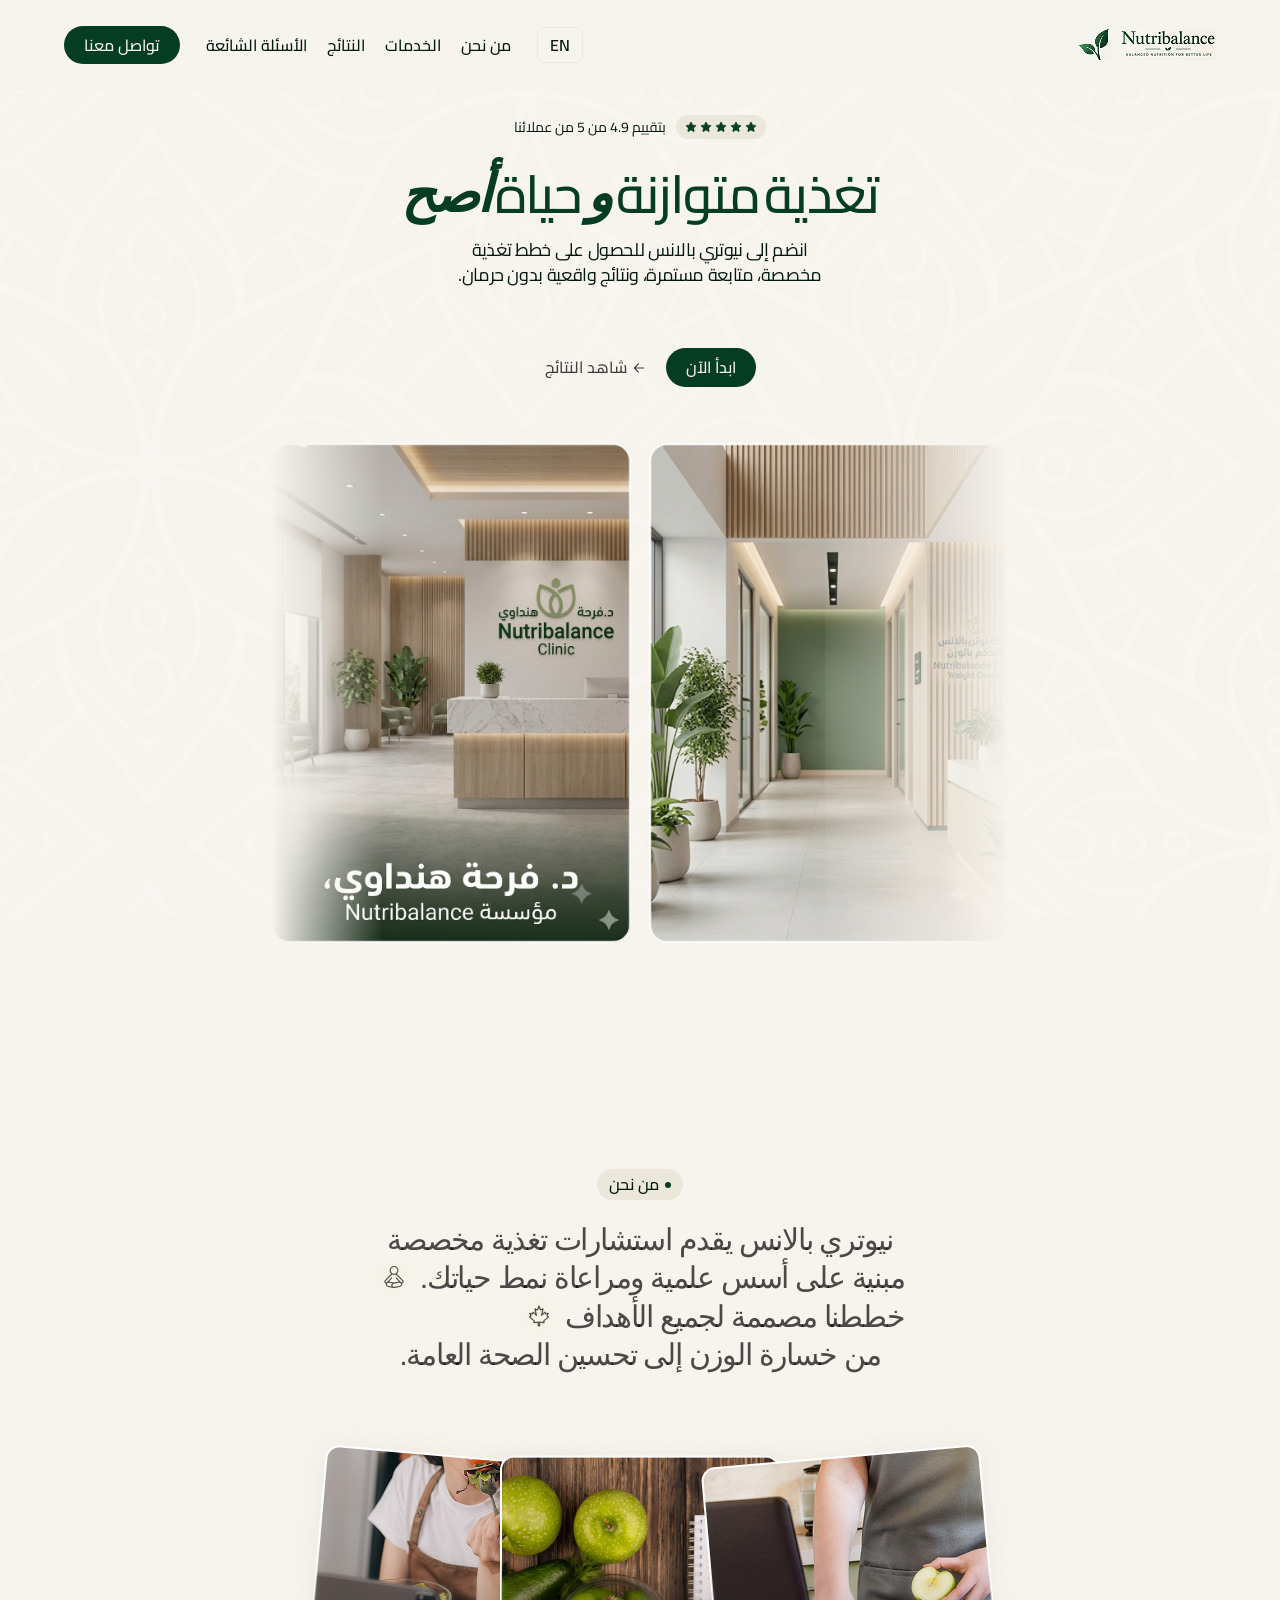
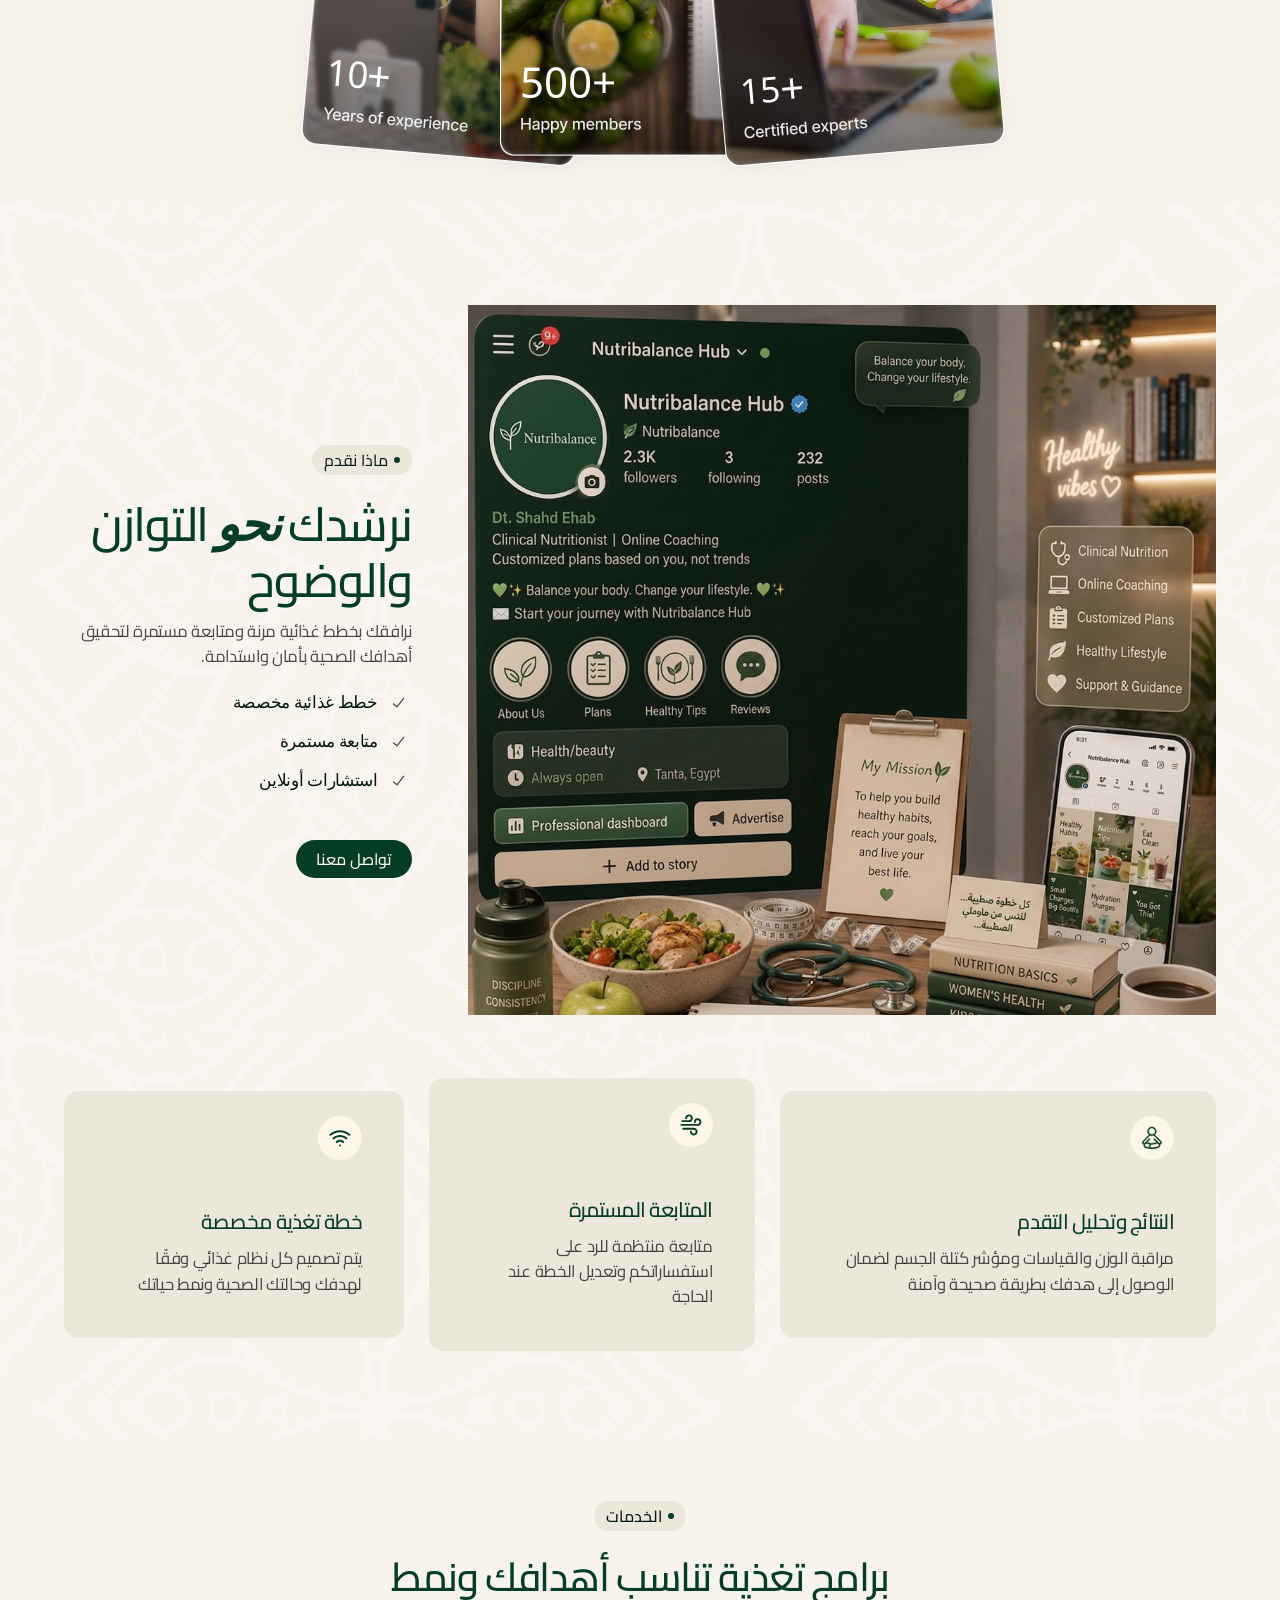
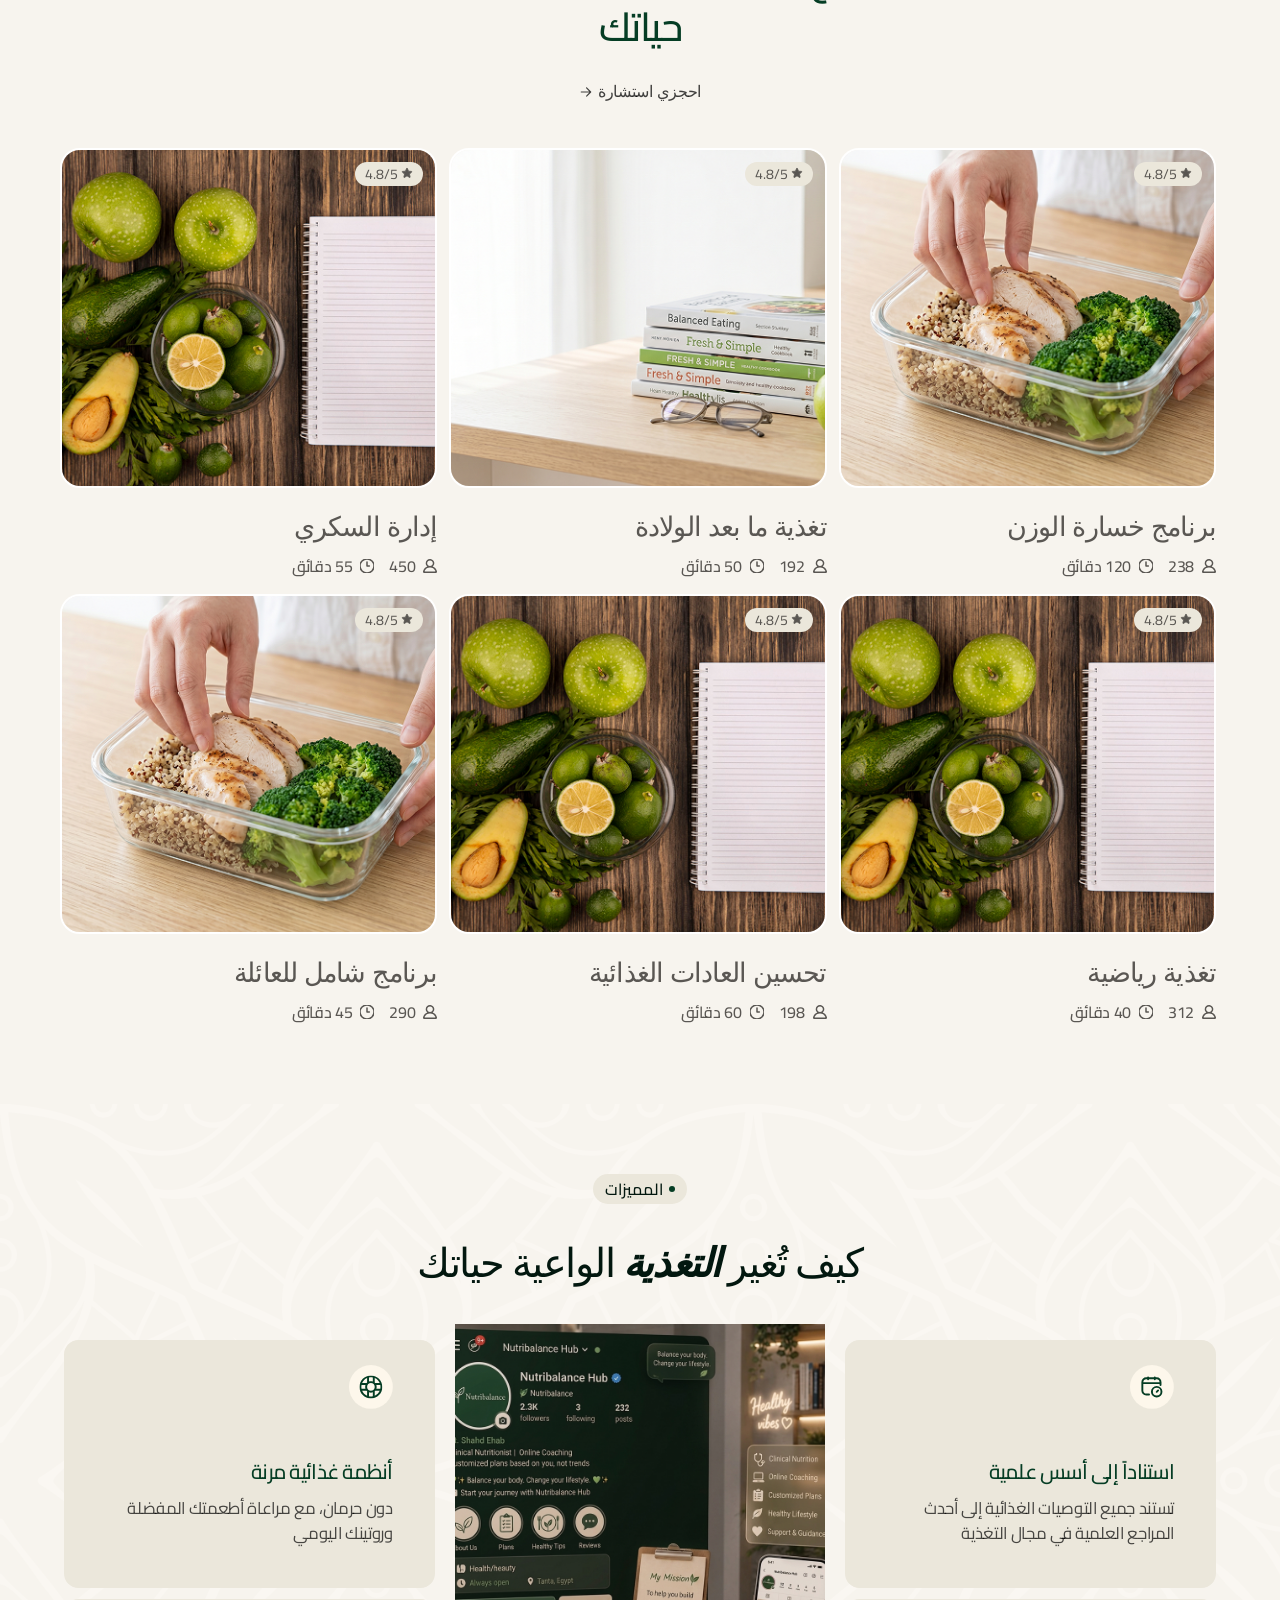
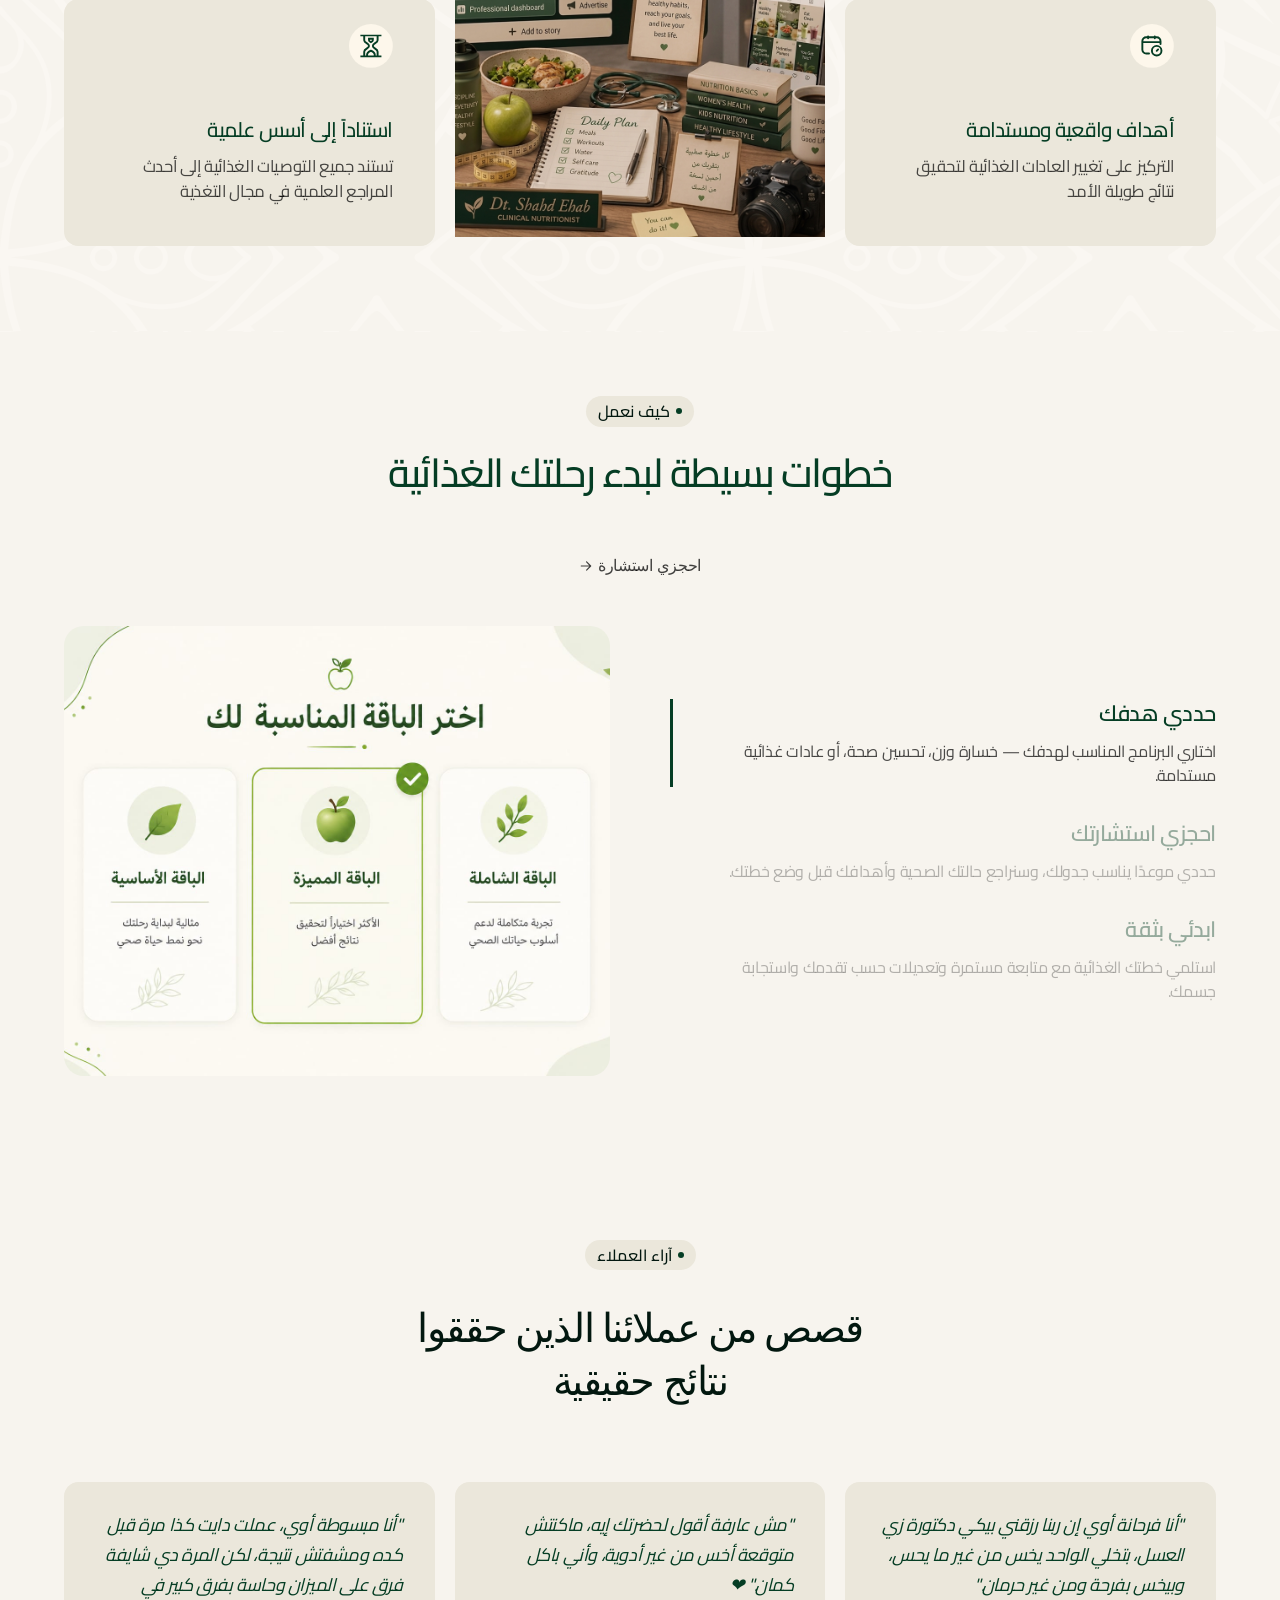
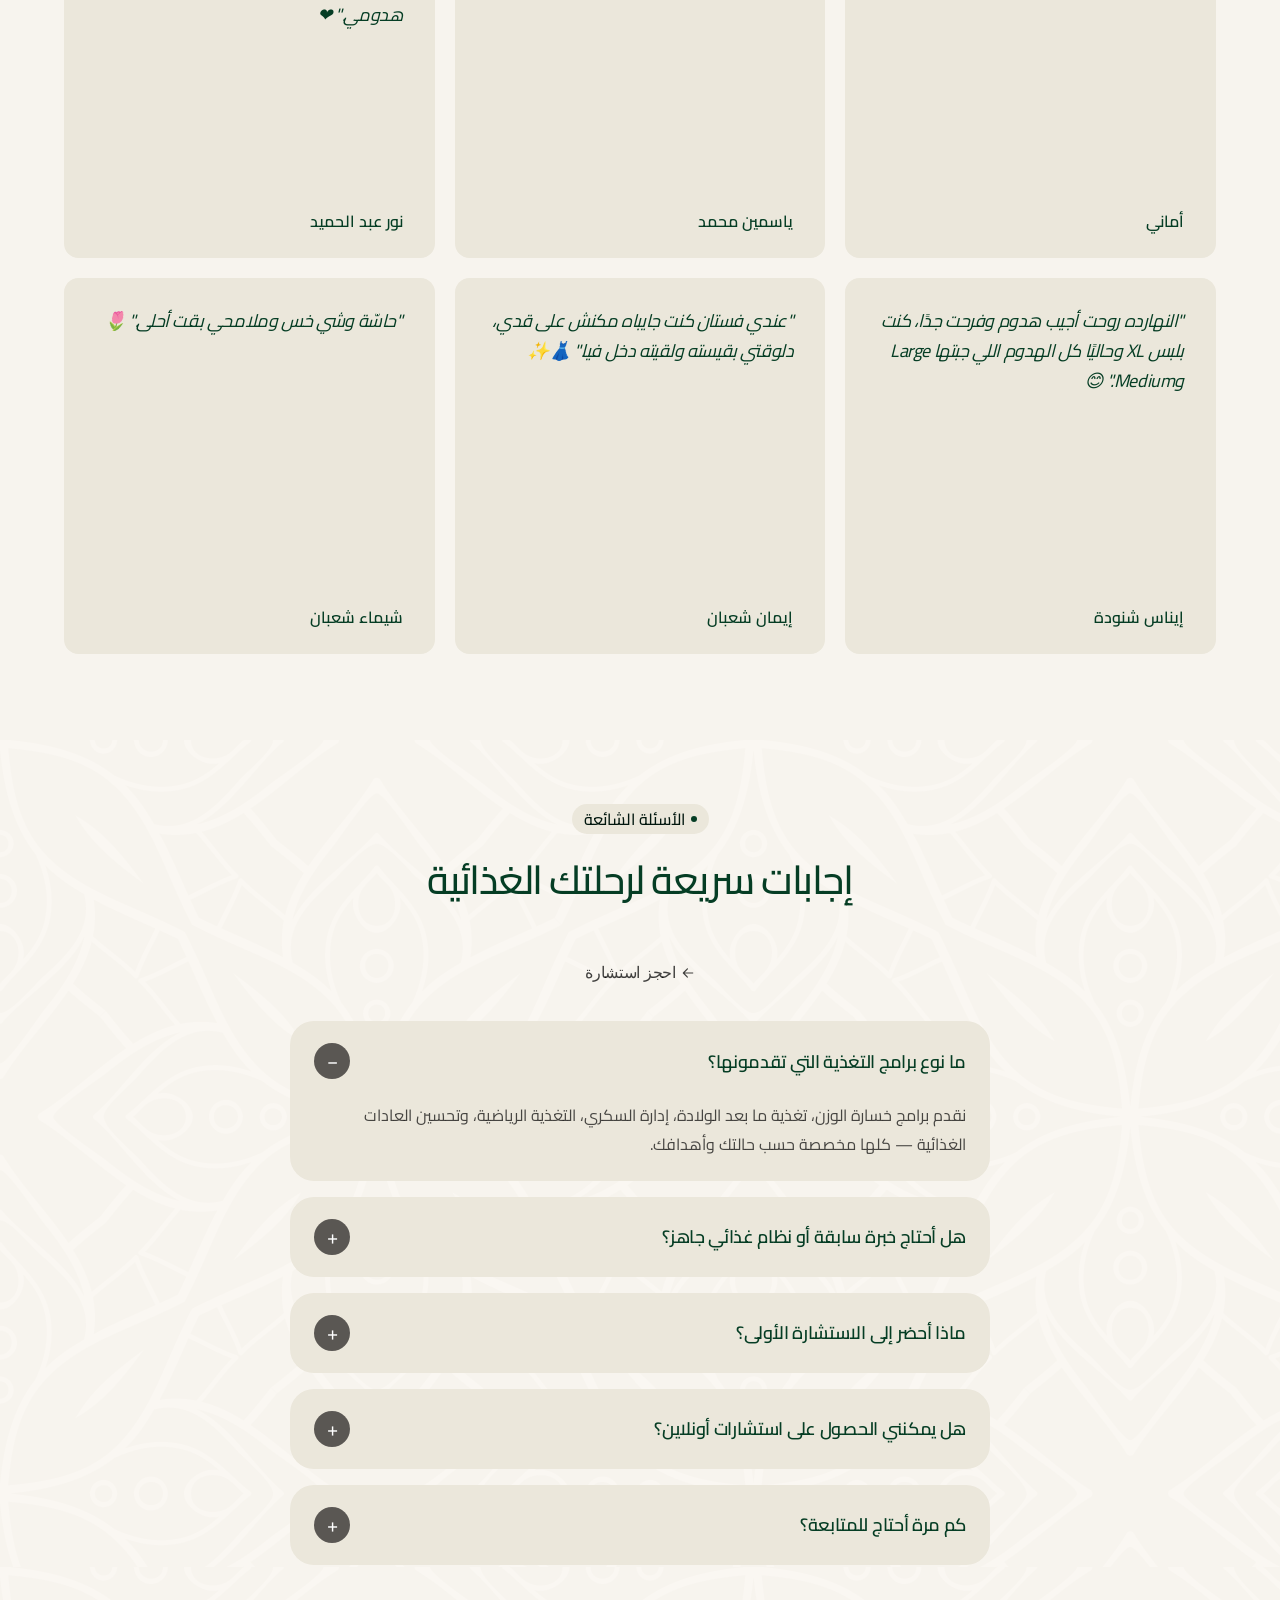
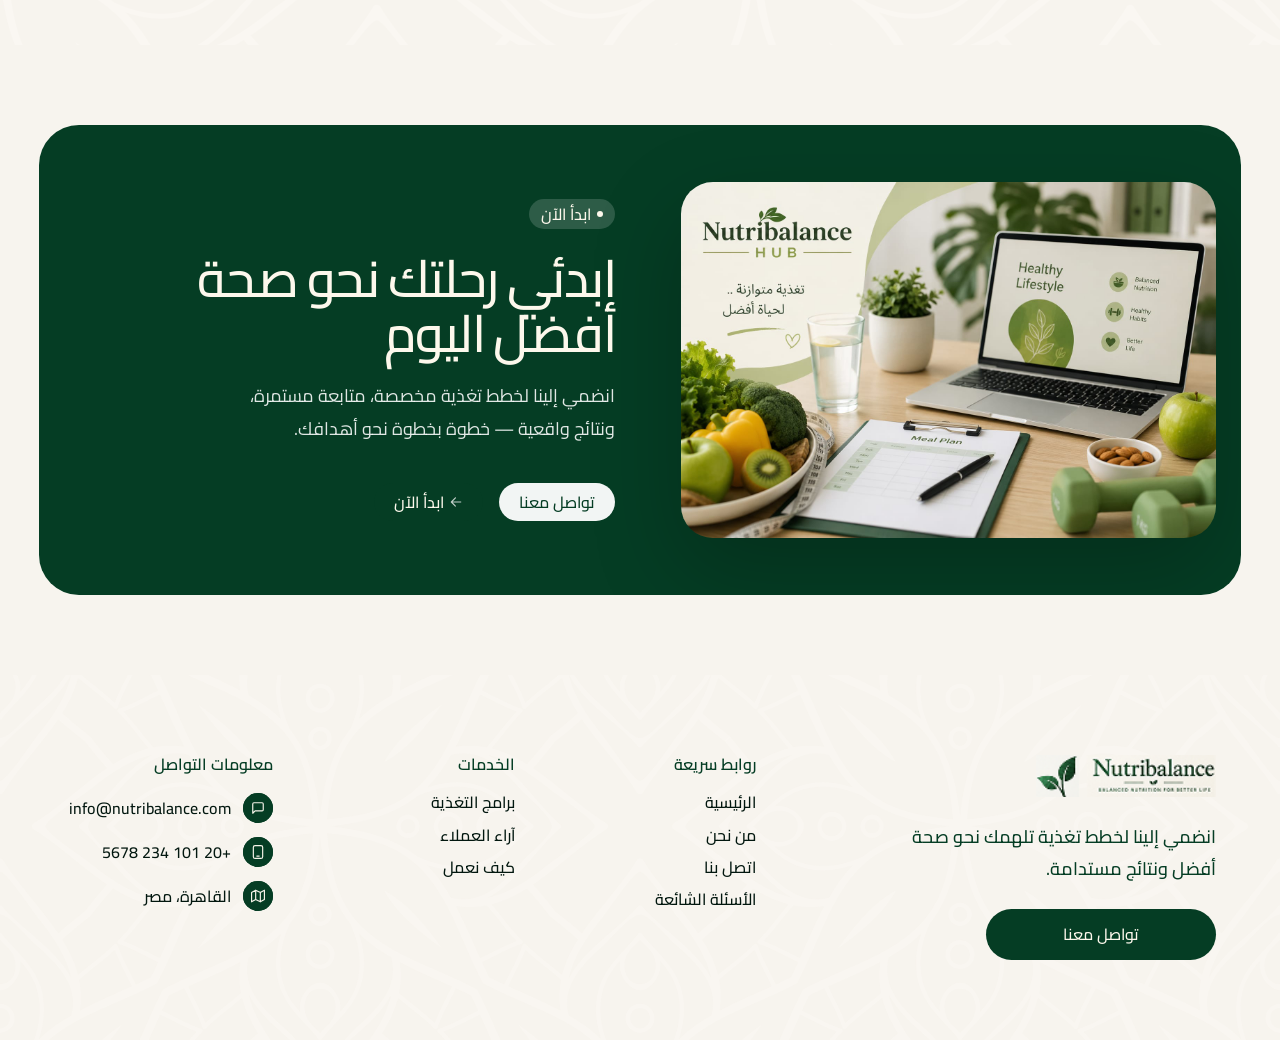
==== commit b823e6a3: "Add GitHub Pages workflow and complete publish-ready site updates" ====
--- a/index.html
+++ b/index.html
@@ -3,13 +3,58 @@
   <head>
     <meta charset="UTF-8" />
     <meta name="viewport" content="width=device-width, initial-scale=1.0" />
+    <meta
+      name="description"
+      content="نيوتري بالانس — استشارات تغذية مخصصة، خطط غذائية مرنة، ومتابعة مستمرة لتحقيق أهدافك الصحية بأمان وبدون حرمان."
+    />
+    <meta property="og:type" content="website" />
+    <meta property="og:title" content="Nutribalance — استشارات تغذية" />
+    <meta
+      property="og:description"
+      content="خطط تغذية علمية مخصصة مع متابعة مستمرة لنتائج مستدامة."
+    />
+    <meta
+      property="og:image"
+      content="https://ebrahimdawoud.github.io/Nutribalance/assets/logo.png"
+    />
+    <meta property="og:locale" content="ar_EG" />
+    <meta name="twitter:card" content="summary_large_image" />
+    <meta name="twitter:title" content="Nutribalance — استشارات تغذية" />
+    <meta
+      name="twitter:description"
+      content="خطط تغذية علمية مخصصة مع متابعة مستمرة لنتائج مستدامة."
+    />
+    <link
+      rel="canonical"
+      href="https://ebrahimdawoud.github.io/Nutribalance/"
+    />
+    <link
+      rel="alternate"
+      hreflang="ar"
+      href="https://ebrahimdawoud.github.io/Nutribalance/"
+    />
+    <link
+      rel="alternate"
+      hreflang="en"
+      href="https://ebrahimdawoud.github.io/Nutribalance/index-en.html"
+    />
+    <link
+      rel="alternate"
+      hreflang="x-default"
+      href="https://ebrahimdawoud.github.io/Nutribalance/"
+    />
     <link rel="stylesheet" href="styles/normalize.css" />
+    <link rel="preconnect" href="https://fonts.googleapis.com" />
+    <link rel="preconnect" href="https://fonts.gstatic.com" crossorigin />
+    <link
+      href="https://fonts.googleapis.com/css2?family=Cairo:wght@400;500;600;700;800&family=Lora:ital,wght@0,400;0,600;1,400;1,600&display=swap"
+      rel="stylesheet"
+    />
     <link rel="stylesheet" href="styles/main.css" />
-    <title>Nutribalance — Arabic</title>
+    <link rel="icon" type="image/x-icon" href="assets/icn.png" />
+    <title>Nutribalance — استشارات تغذية</title>
   </head>
   <body>
-    <!-- Arabic placeholder page. Content will be added later. -->
-
     <!-- Start Header -->
     <header>
       <div class="container">
@@ -24,19 +69,19 @@
         <div class="actions" id="menu">
           <a
             class="lang-toggle"
-            href="index.html"
-            aria-label="Open Arabic version"
+            href="index-en.html"
+            aria-label="Open English version"
             >EN</a
           >
           <nav>
             <ul>
               <li><a href="#about-us">من نحن</a></li>
               <li><a href="#classes">الخدمات</a></li>
-              <li><a href="#">النتائج</a></li>
-              <li><a href="#">المقالات</a></li>
+              <li><a href="#testimonials">النتائج</a></li>
+              <li><a href="#faq">الأسئلة الشائعة</a></li>
             </ul>
           </nav>
-          <button class="primary-button">تواصل معنا</button>
+          <a class="primary-button" href="#contact">تواصل معنا</a>
         </div>
       </div>
     </header>
@@ -60,25 +105,24 @@
         </div>
 
         <h1>
-          <span>تحرك</span>
-          <span></span>
-          <span>بسهولة</span>
+          <span>تغذية</span>
+          <span>متوازنة</span>
           <span>و</span>
-          <span>تنفس</span>
-          <span>بوعي</span>
+          <span>حياة</span>
+          <span>أصح</span>
         </h1>
 
         <p>
-          انضم إلى دروس اليوغا اليومية في نيوتري بالانس لتتحرك بشكل أفضل، وتشعر
-          بمزيد من القوة، وتعيش حياة واعية.
+          انضم إلى نيوتري بالانس للحصول على خطط تغذية مخصصة، متابعة مستمرة،
+          ونتائج واقعية بدون حرمان.
         </p>
 
         <div class="buttons-wrapper">
-          <button class="primary-button">ابدأ الآن</button>
-          <button>
-            <img src="assets/icons/arrow-right.svg" alt="Watch Video" />
+          <a class="primary-button" href="#classes">ابدأ الآن</a>
+          <a class="secondary-link" href="#testimonials">
+            <img src="assets/icons/arrow-right.svg" alt="شاهد النتائج" />
             <span>شاهد النتائج</span>
-          </button>
+          </a>
         </div>
 
         <div class="images-wrapper">
@@ -108,16 +152,16 @@
         </div>
 
         <div class="about-us-paragraph">
-          <span>يقدم Nutribalance تجربة يوغا مهدئة </span>
+          <span>نيوتري بالانس يقدم استشارات تغذية مخصصة </span>
           <div>
-            <span>على التنفس، والحركة، والتوازن الداخلي.</span>
-            <img src="assets/icons/relax.svg" alt="balance" />
+            <span>مبنية على أسس علمية ومراعاة نمط حياتك.</span>
+            <img src="assets/icons/relax.svg" alt="توازن صحي" />
           </div>
           <div>
-            <span>صُممت فصولنا الدراسية لتناسب جميع المستويات</span>
-            <img src="assets/icons/plant.svg" alt="classes" />
-          </div>
-          <span>أعد الاتصال بنفسك، عقلك وجسدك.</span>
+            <span>خططنا مصممة لجميع الأهداف</span>
+            <img src="assets/icons/plant.svg" alt="خطط غذائية" />
+          </div>
+          <span>من خسارة الوزن إلى تحسين الصحة العامة.</span>
         </div>
 
         <div class="stats-cards">
@@ -147,26 +191,26 @@
           </h2>
 
           <p>
-            استكشف ممارسات مصممة لتحقيق التناغم بين جسدك، وتركيز ذهنك، ورفع
-            معنوياتك.
+            نرافقك بخطط غذائية مرنة ومتابعة مستمرة لتحقيق أهدافك الصحية بأمان
+            واستدامة.
           </p>
 
           <ul>
             <li>
-              <img src="assets/icons/check.svg" alt="Guided yoga sessions" />
-              <span>جلسات يوغا موجهة</span>
+              <img src="assets/icons/check.svg" alt="خطط غذائية مخصصة" />
+              <span>خطط غذائية مخصصة</span>
             </li>
             <li>
-              <img src="assets/icons/check.svg" alt="Breathwork & meditation" />
-              <span>تمارين التنفس والتأمل</span>
+              <img src="assets/icons/check.svg" alt="متابعة مستمرة" />
+              <span>متابعة مستمرة</span>
             </li>
             <li>
-              <img src="assets/icons/check.svg" alt="On-demو access" />
-              <span>الوصول عند الطلب</span>
+              <img src="assets/icons/check.svg" alt="استشارات أونلاين" />
+              <span>استشارات أونلاين</span>
             </li>
           </ul>
 
-          <button class="primary-button">تواصل معنا</button>
+          <a class="primary-button" href="#contact">تواصل معنا</a>
         </div>
       </div>
 
@@ -213,12 +257,12 @@
           <span>الخدمات</span>
         </div>
 
-        <h2>اكتشف ممارسات تبني الانسجام والقوة</h2>
-
-        <button>
+        <h2>برامج تغذية تناسب أهدافك ونمط حياتك</h2>
+
+        <a class="cta-link" href="#contact">
           <span>احجزي استشارة</span>
           <img src="assets/icons/arrow-right.svg" alt="احجزي استشارة" />
-        </button>
+        </a>
 
         <ul class="classes-grid">
           <li class="class-item">
@@ -230,7 +274,7 @@
               </div>
             </div>
             <div class="class-content">
-              <h5>التوازن الأساسي</h5>
+              <h5>برنامج خسارة الوزن</h5>
               <div class="state">
                 <div>
                   <img src="assets/icons/user.svg" alt="Rate" />
@@ -253,7 +297,7 @@
               </div>
             </div>
             <div class="class-content">
-              <h5>حركة الإيقاع</h5>
+              <h5>تغذية ما بعد الولادة</h5>
               <div class="state">
                 <div>
                   <img src="assets/icons/user.svg" alt="Rate" />
@@ -276,7 +320,7 @@
               </div>
             </div>
             <div class="class-content">
-              <h5>دائرة الطاقة</h5>
+              <h5>إدارة السكري</h5>
               <div class="state">
                 <div>
                   <img src="assets/icons/user.svg" alt="Rate" />
@@ -299,7 +343,7 @@
               </div>
             </div>
             <div class="class-content">
-              <h5>نحت القوة</h5>
+              <h5>تغذية رياضية</h5>
               <div class="state">
                 <div>
                   <img src="assets/icons/user.svg" alt="Rate" />
@@ -322,7 +366,7 @@
               </div>
             </div>
             <div class="class-content">
-              <h5>حرق الدهون التحملي</h5>
+              <h5>تحسين العادات الغذائية</h5>
               <div class="state">
                 <div>
                   <img src="assets/icons/user.svg" alt="Rate" />
@@ -345,7 +389,7 @@
               </div>
             </div>
             <div class="class-content">
-              <h5>تدفق شروق الشمس</h5>
+              <h5>برنامج شامل للعائلة</h5>
               <div class="state">
                 <div>
                   <img src="assets/icons/user.svg" alt="Rate" />
@@ -368,10 +412,10 @@
       <div class="container">
         <div class="section-header">
           <span class="dot"></span>
-          <span>الخدمات</span>
-        </div>
-
-        <h2>كيف تُغير <span class="italic-lora">الحركة</span> الواعية حياتك</h2>
+          <span>المميزات</span>
+        </div>
+
+        <h2>كيف تُغير <span class="italic-lora">التغذية</span> الواعية حياتك</h2>
 
         <div class="benefits-grid">
           <ul>
@@ -439,32 +483,34 @@
           <span>كيف نعمل</span>
         </div>
 
-        <h2>خطوات بسيطة لبدء رحلتك الواعية الصافية</h2>
-
-        <button>
+        <h2>خطوات بسيطة لبدء رحلتك الغذائية</h2>
+
+        <a class="cta-link" href="#contact">
           <span>احجزي استشارة</span>
           <img src="assets/icons/arrow-right.svg" alt="احجزي استشارة" />
-        </button>
+        </a>
 
         <div class="how-it-works-content">
           <div class="steps-wrapper">
             <div class="step-item active" data-step="1">
-              <div class="step-number">اختر مسارك</div>
+              <div class="step-number">حددي هدفك</div>
               <p>
-                اختر الجلسة التي تناسب أهدافك - الهدوء، أو الطاقة، أو التوازن
-                على المدى الطويل
+                اختاري البرنامج المناسب لهدفك — خسارة وزن، تحسين صحة، أو
+                عادات غذائية مستدامة.
               </p>
             </div>
             <div class="step-item" data-step="2">
-              <div class="step-number">احجز موعدك</div>
+              <div class="step-number">احجزي استشارتك</div>
               <p>
-                اختر الوقت الذي يناسب يومك، وسنتأكد من أن كل شيء جاهز لاستقبالك.
+                حددي موعدًا يناسب جدولك، وسنراجع حالتك الصحية وأهدافك قبل
+                وضع خطتك.
               </p>
             </div>
             <div class="step-item" data-step="3">
-              <div class="step-number">إبدأ بـ سهولة</div>
+              <div class="step-number">ابدئي بثقة</div>
               <p>
-                ادخل جلستك بذهن صافٍ، واخرج منها وأنت تشعر بخفة وراحة وتواصل.
+                استلمي خطتك الغذائية مع متابعة مستمرة وتعديلات حسب تقدمك
+                واستجابة جسمك.
               </p>
             </div>
           </div>
@@ -502,7 +548,7 @@
           <span>آراء العملاء</span>
         </div>
 
-        <h2>قصص من أولئك الذين وجدوا الهدوء والتوازن</h2>
+        <h2>قصص من عملائنا الذين حققوا نتائج حقيقية</h2>
 
         <ul class="testimonials-grid">
           <li class="card">
@@ -586,23 +632,24 @@
           <span>الأسئلة الشائعة</span>
         </div>
 
-        <h2>إجابات سريعة لرحلتك في اليوغا</h2>
-
-        <button>
+        <h2>إجابات سريعة لرحلتك الغذائية</h2>
+
+        <a class="cta-link" href="#contact">
           <img src="assets/icons/arrow-right.svg" alt="احجزي استشارة" />
           <span>احجز استشارة</span>
-        </button>
+        </a>
 
         <ul class="faq-list">
           <li class="faq-item active">
             <button class="faq-header" type="button">
-              <span class="faq-question">ما نوع حصص اليوغا التي تقدمونها؟</span>
+              <span class="faq-question">ما نوع برامج التغذية التي تقدمونها؟</span>
               <span class="faq-toggle"><span class="toggle-icon">−</span></span>
             </button>
             <div class="faq-answer">
               <p>
-                نحن نقدم حصص هاثا، فينياسا، يين، وريستوريتف لليوغا، بالإضافة إلى
-                جلسات جنتل فلو والتأمل الذهني المصممة لجميع المستويات.
+                نقدم برامج خسارة الوزن، تغذية ما بعد الولادة، إدارة السكري،
+                التغذية الرياضية، وتحسين العادات الغذائية — كلها مخصصة
+                حسب حالتك وأهدافك.
               </p>
             </div>
           </li>
@@ -610,27 +657,27 @@
           <li class="faq-item">
             <button class="faq-header" type="button">
               <span class="faq-question"
-                >هل أحتاج خبرة سابقة في اليوغا للانضمام؟</span
+                >هل أحتاج خبرة سابقة أو نظام غذائي جاهز؟</span
               >
               <span class="faq-toggle"><span class="toggle-icon">+</span></span>
             </button>
             <div class="faq-answer">
               <p>
-                لا تحتاج إلى أي خبرة. يوجه المدربون المبتدئين خطوة بخطوة مع
-                تقديم التعديلات للمستويات المتقدمة.
+                لا. نبدأ بتقييم شامل لعاداتك وأهدافك، ثم نضع خطة مناسبة
+                لمستواك مع متابعة خطوة بخطوة.
               </p>
             </div>
           </li>
 
           <li class="faq-item">
             <button class="faq-header" type="button">
-              <span class="faq-question">ماذا يجب أن أحضر إلى أول حصة؟</span>
+              <span class="faq-question">ماذا أحضر إلى الاستشارة الأولى؟</span>
               <span class="faq-toggle"><span class="toggle-icon">+</span></span>
             </button>
             <div class="faq-answer">
               <p>
-                أحضر ملابس مريحة وزجاجة ماء وسجادة يوغا إذا كان لديك. وإذا لم
-                تكن لديك، يمكننا توفير واحدة للجلسة الأولى.
+                أحضري أي تحاليل أو تقارير طبية حديثة إن وُجدت، وقائمة مختصرة
+                بعاداتك الغذائية اليومية وأهدافك الصحية.
               </p>
             </div>
           </li>
@@ -638,28 +685,27 @@
           <li class="faq-item">
             <button class="faq-header" type="button">
               <span class="faq-question"
-                >هل يمكنني الانضمام إلى الحصص عبر الإنترنت؟</span
+                >هل يمكنني الحصول على استشارات أونلاين؟</span
               >
               <span class="faq-toggle"><span class="toggle-icon">+</span></span>
             </button>
             <div class="faq-answer">
               <p>
-                نعم، نقدم جلسات مباشرة عبر الإنترنت ودروسًا مسجلة يمكنك متابعتها
-                من أي مكان.
+                نعم، نوفر استشارات ومتابعة عبر الإنترنت مع خطط غذائية
+                واضحة يمكنك تنفيذها من أي مكان.
               </p>
             </div>
           </li>
 
           <li class="faq-item">
             <button class="faq-header" type="button">
-              <span class="faq-question">كم مرة يجب أن أمارس اليوغا؟</span>
+              <span class="faq-question">كم مرة أحتاج للمتابعة؟</span>
               <span class="faq-toggle"><span class="toggle-icon">+</span></span>
             </button>
             <div class="faq-answer">
               <p>
-                الممارسة من مرتين إلى أربع مرات في الأسبوع تساعد على بناء القوة
-                والمرونة والتوازن الداخلي، وفي نفس الوقت تتناسب مع جدولك
-                المزدحم.
+                عادةً كل 1–2 أسبوع في البداية، ثم حسب تقدمك. المتابعة المنتظمة
+                تضمن تعديل الخطة وتحقيق نتائج مستدامة.
               </p>
             </div>
           </li>
@@ -682,19 +728,19 @@
               <span>ابدأ الآن</span>
             </div>
 
-            <h2>ابدأ رحلتك نحو السلام الداخلي اليوم</h2>
+            <h2>ابدئي رحلتك نحو صحة أفضل اليوم</h2>
 
             <p>
-              انضموا إلينا في جلسات تأملية تُحقق لكم الوضوح والهدوء والتوازن
-              الداخلي والقوة والتواصل العميق - نفسًا تلو الآخر
+              انضمي إلينا لخطط تغذية مخصصة، متابعة مستمرة، ونتائج واقعية — خطوة
+              بخطوة نحو أهدافك.
             </p>
 
             <div class="buttons-wrapper">
-              <button class="secondary-button">تواصل معنا</button>
-              <button class="primary-button">
+              <a class="secondary-button" href="#contact">تواصل معنا</a>
+              <a class="primary-button" href="#classes">
                 <img src="assets/icons/arrow-right.svg" alt="ابدئي الآن" />
                 <span>ابدأ الآن</span>
-              </button>
+              </a>
             </div>
           </div>
         </div>
@@ -703,33 +749,33 @@
     <!-- End Get Started -->
 
     <!-- Start Footer -->
-    <footer>
+    <footer id="contact">
       <div class="container footer-grid">
         <div class="footer-left">
-          <div class="footer-brو">
+          <div class="footer-brand">
             <img src="assets/logo.png" alt="Nutribalance Logo" />
-            <p>انضم إلينا في جلسات تُلهم الوضوح والهدوء.</p>
-            <button class="primary-button">تواصل معنا</button>
+            <p>انضمي إلينا لخطط تغذية تلهمك نحو صحة أفضل ونتائج مستدامة.</p>
+            <a class="primary-button" href="mailto:info@nutribalance.com">تواصل معنا</a>
           </div>
         </div>
 
         <div class="footer-right">
           <div class="footer-column">
-            <h4>الصفحات الرئيسية</h4>
+            <h4>روابط سريعة</h4>
             <ul>
-              <li><a href="#">الرئيسية</a></li>
+              <li><a href="index.html">الرئيسية</a></li>
               <li><a href="#about-us">من نحن</a></li>
-              <li><a href="#">اتصل بنا</a></li>
-              <li><a href="#">404</a></li>
+              <li><a href="#contact">اتصل بنا</a></li>
+              <li><a href="#faq">الأسئلة الشائعة</a></li>
             </ul>
           </div>
 
           <div class="footer-column">
-            <h4>صفحات المحتوى</h4>
+            <h4>الخدمات</h4>
             <ul>
-              <li><a href="#">المقالات</a></li>
-              <li><a href="#classes">الخدمات</a></li>
-              <li><a href="#">النتائج</a></li>
+              <li><a href="#classes">برامج التغذية</a></li>
+              <li><a href="#testimonials">آراء العملاء</a></li>
+              <li><a href="#how-it-works">كيف نعمل</a></li>
             </ul>
           </div>
 
@@ -740,19 +786,19 @@
                 <span class="footer-icon">
                   <img src="assets/footer/email.svg" alt="Email" />
                 </span>
-                <a href="mailto:testing@gmail.com">testing@gmail.com</a>
+                <a href="mailto:info@nutribalance.com">info@nutribalance.com</a>
               </li>
               <li>
                 <span class="footer-icon">
                   <img src="assets/footer/phone.svg" alt="Phone" />
                 </span>
-                <a href="tel:+123456789">+123 456 789</a>
+                <a href="tel:+201012345678">+20 101 234 5678</a>
               </li>
               <li>
                 <span class="footer-icon">
                   <img src="assets/footer/address.svg" alt="Location" />
                 </span>
-                <span>طوكيو، اليابان</span>
+                <span>القاهرة، مصر</span>
               </li>
             </ul>
           </div>
@@ -760,6 +806,10 @@
       </div>
     </footer>
     <!-- End Footer -->
+
+    <button id="scroll-to-top" class="scroll-to-top" aria-label="Scroll to top">
+      ↑
+    </button>
 
     <script src="js/how-it-works.js"></script>
     <script src="js/mobile-menu.js"></script>
--- a/styles/main.css
+++ b/styles/main.css
@@ -392,7 +392,7 @@
   padding-top: 100px;
   padding-bottom: 70px;
   background-color: var(--warning);
-  background-image: url(/assets/bg.png);
+  background-image: url(../assets/bg.png);
 }
 section.what-we-do .container:nth-child(1) {
   display: flex;
@@ -567,7 +567,7 @@
   padding-top: 70px;
   padding-bottom: 70px;
   background-color: var(--warning);
-  background-image: url(/assets/bg.png);
+  background-image: url(../assets/bg.png);
 }
 section.benefits .container {
   display: flex;
@@ -831,7 +831,7 @@
 section.faq {
   padding-block: 64px;
   background-color: var(--warning);
-  background-image: url(/assets/bg.png);
+  background-image: url(../assets/bg.png);
 }
 section.faq .container {
   display: flex;
@@ -1048,7 +1048,7 @@
 footer {
   padding-block: 80px;
   background-color: var(--warning);
-  background-image: url(/assets/bg.png);
+  background-image: url(../assets/bg.png);
   background-repeat: no-repeat;
   background-position: center;
   background-size: cover;
@@ -1248,4 +1248,52 @@
   .sm-hidden {
     display: none !important;
   }
-}/*# sourceMappingURL=main.css.map */+}
+
+a.primary-button,
+a.secondary-button,
+a.cta-link,
+a.secondary-link {
+  text-decoration: none;
+  display: inline-flex;
+  align-items: center;
+  gap: 5px;
+}
+
+a.primary-button {
+  padding: 10px 20px;
+}
+
+section.classes .container .cta-link,
+section.how-it-works .container .cta-link,
+section.faq .container .cta-link {
+  margin-top: 28px;
+  font-family: Inter, sans-serif;
+  font-weight: 500;
+  font-size: 16px;
+  line-height: 24px;
+  letter-spacing: -0.32px;
+  color: var(--warning-foreground);
+}
+
+section.hero .hero-inside .buttons-wrapper .secondary-link {
+  color: var(--warning-foreground);
+  font-weight: 500;
+  padding: 10px 20px;
+}
+
+[dir="rtl"] body {
+  font-family: "Cairo", system-ui, -apple-system, BlinkMacSystemFont, "Segoe UI", sans-serif;
+}
+
+[dir="rtl"] .scroll-to-top {
+  left: 24px;
+  right: auto;
+}
+
+[dir="rtl"] section.hero .hero-inside .buttons-wrapper .secondary-link img,
+[dir="rtl"] section.get-started .get-started-grid .get-started-content .buttons-wrapper .primary-button img,
+[dir="rtl"] section.faq .container .cta-link img {
+  transform: scaleX(-1);
+}
+/*# sourceMappingURL=main.css.map */
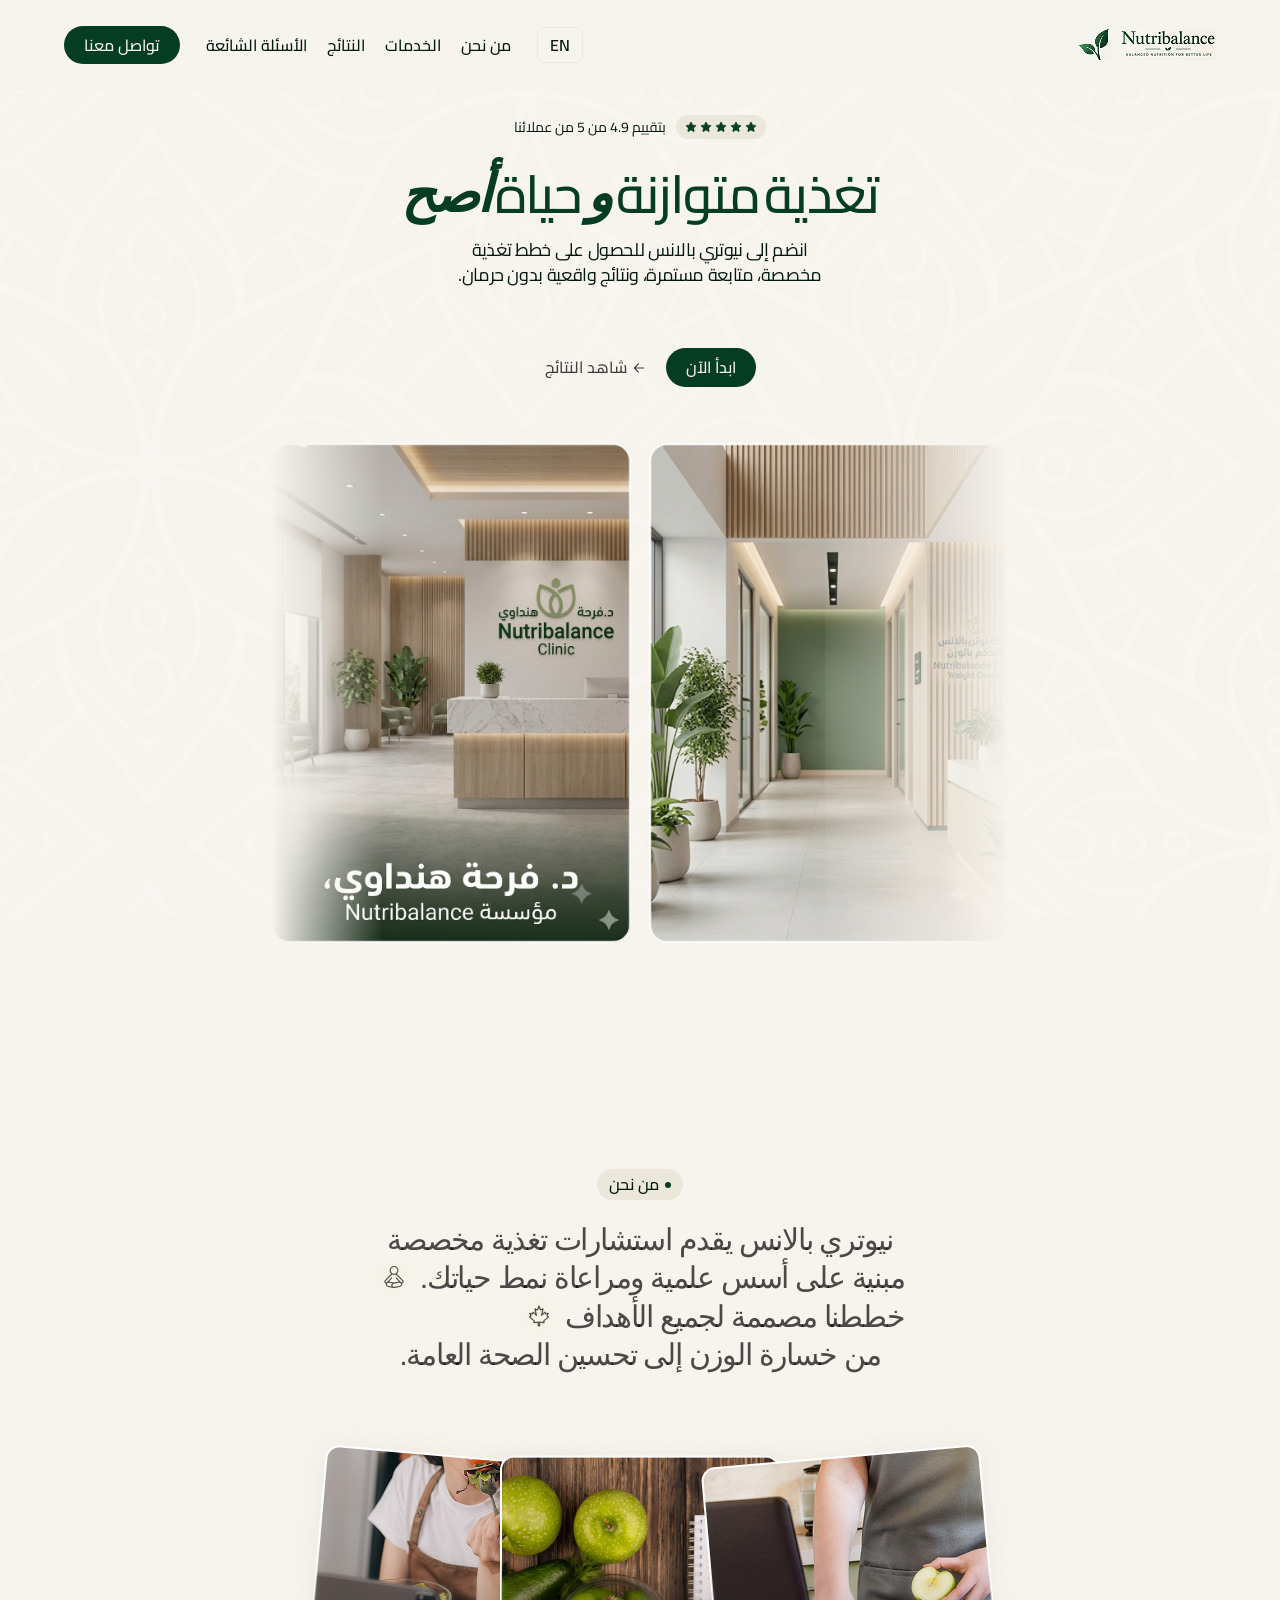
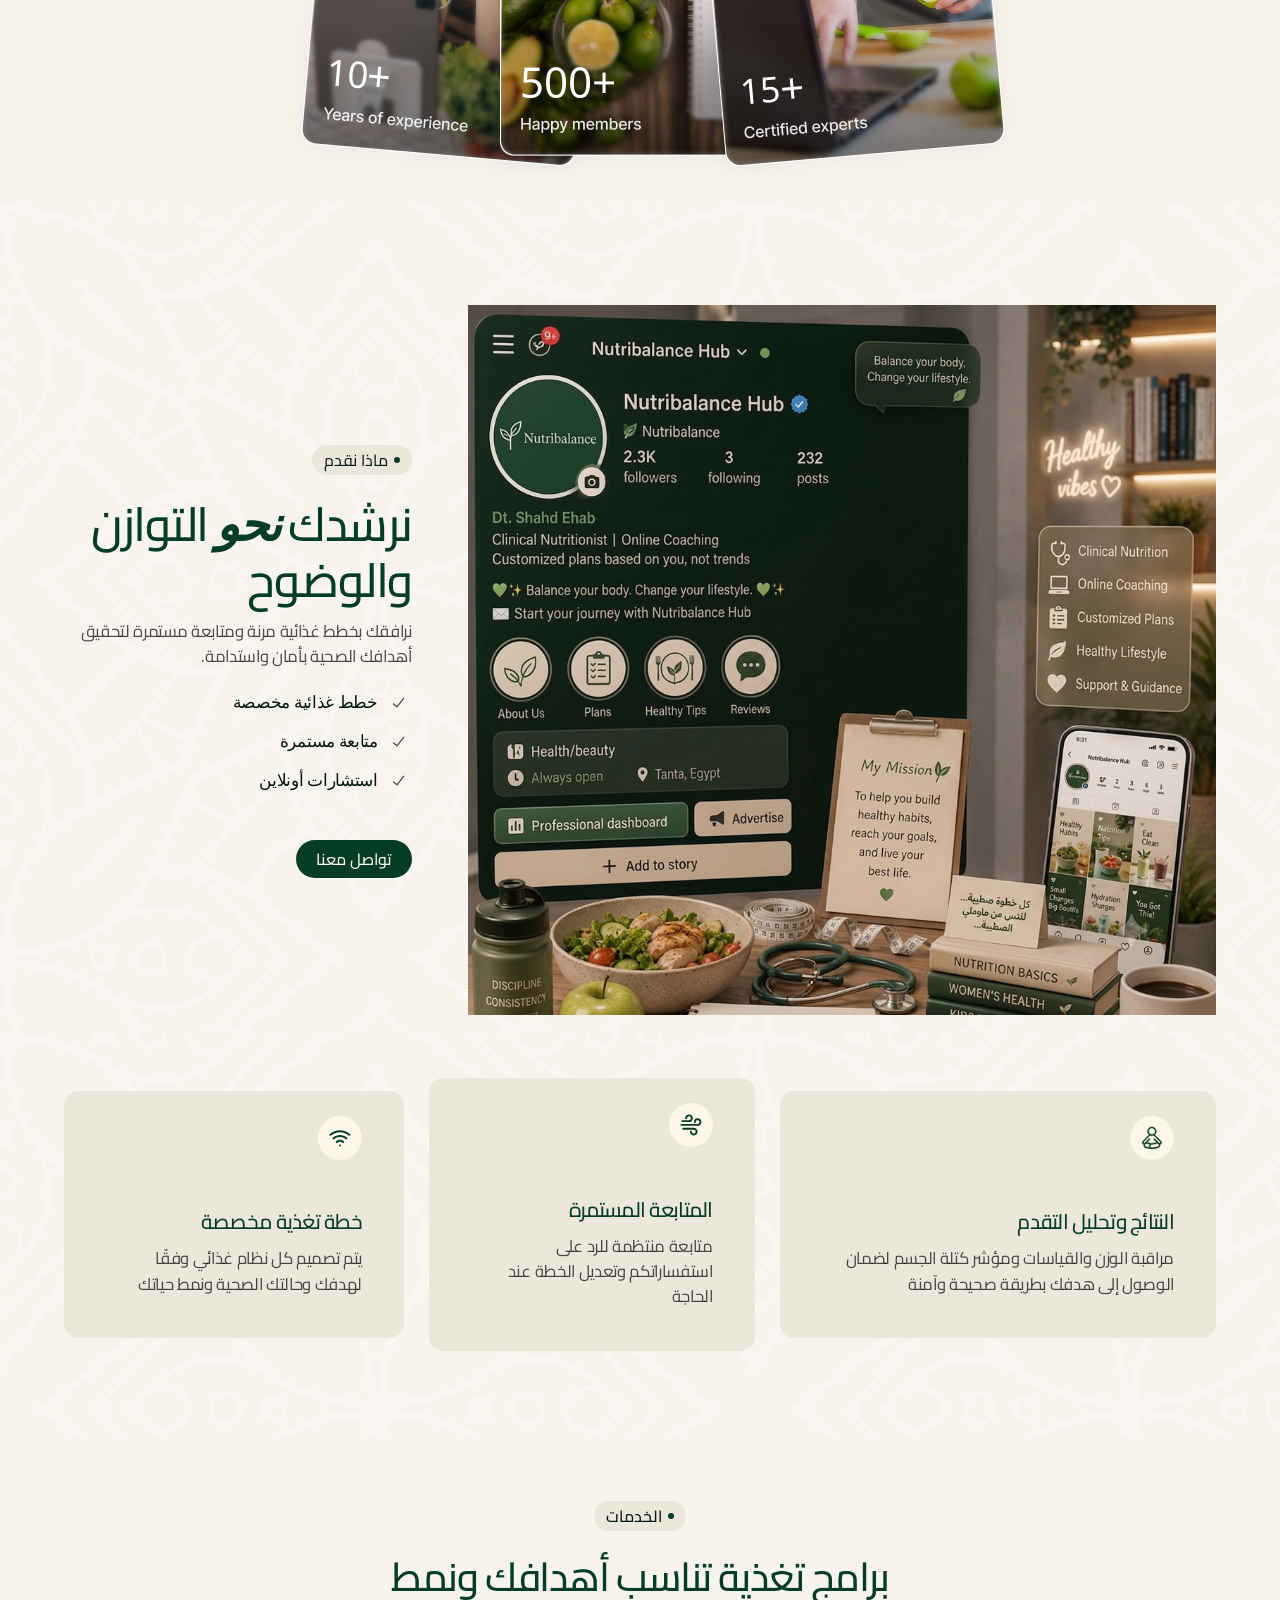
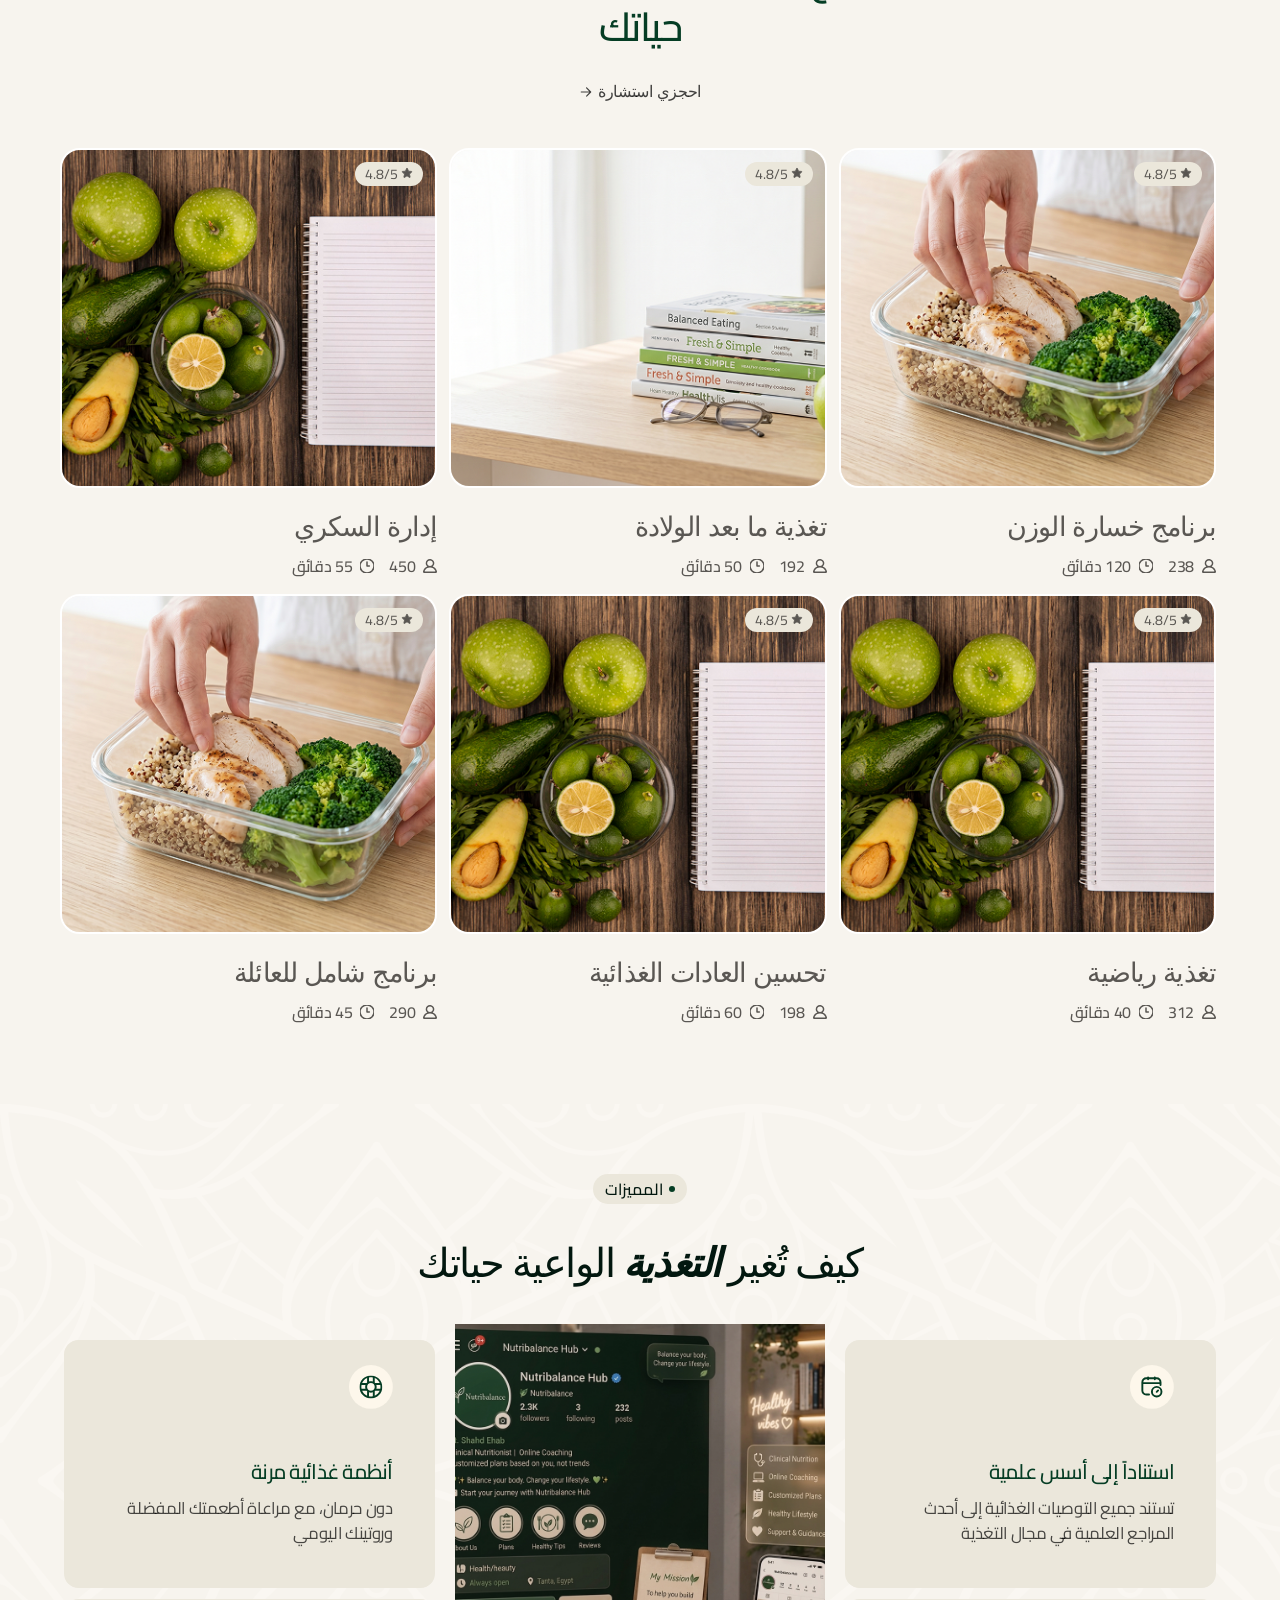
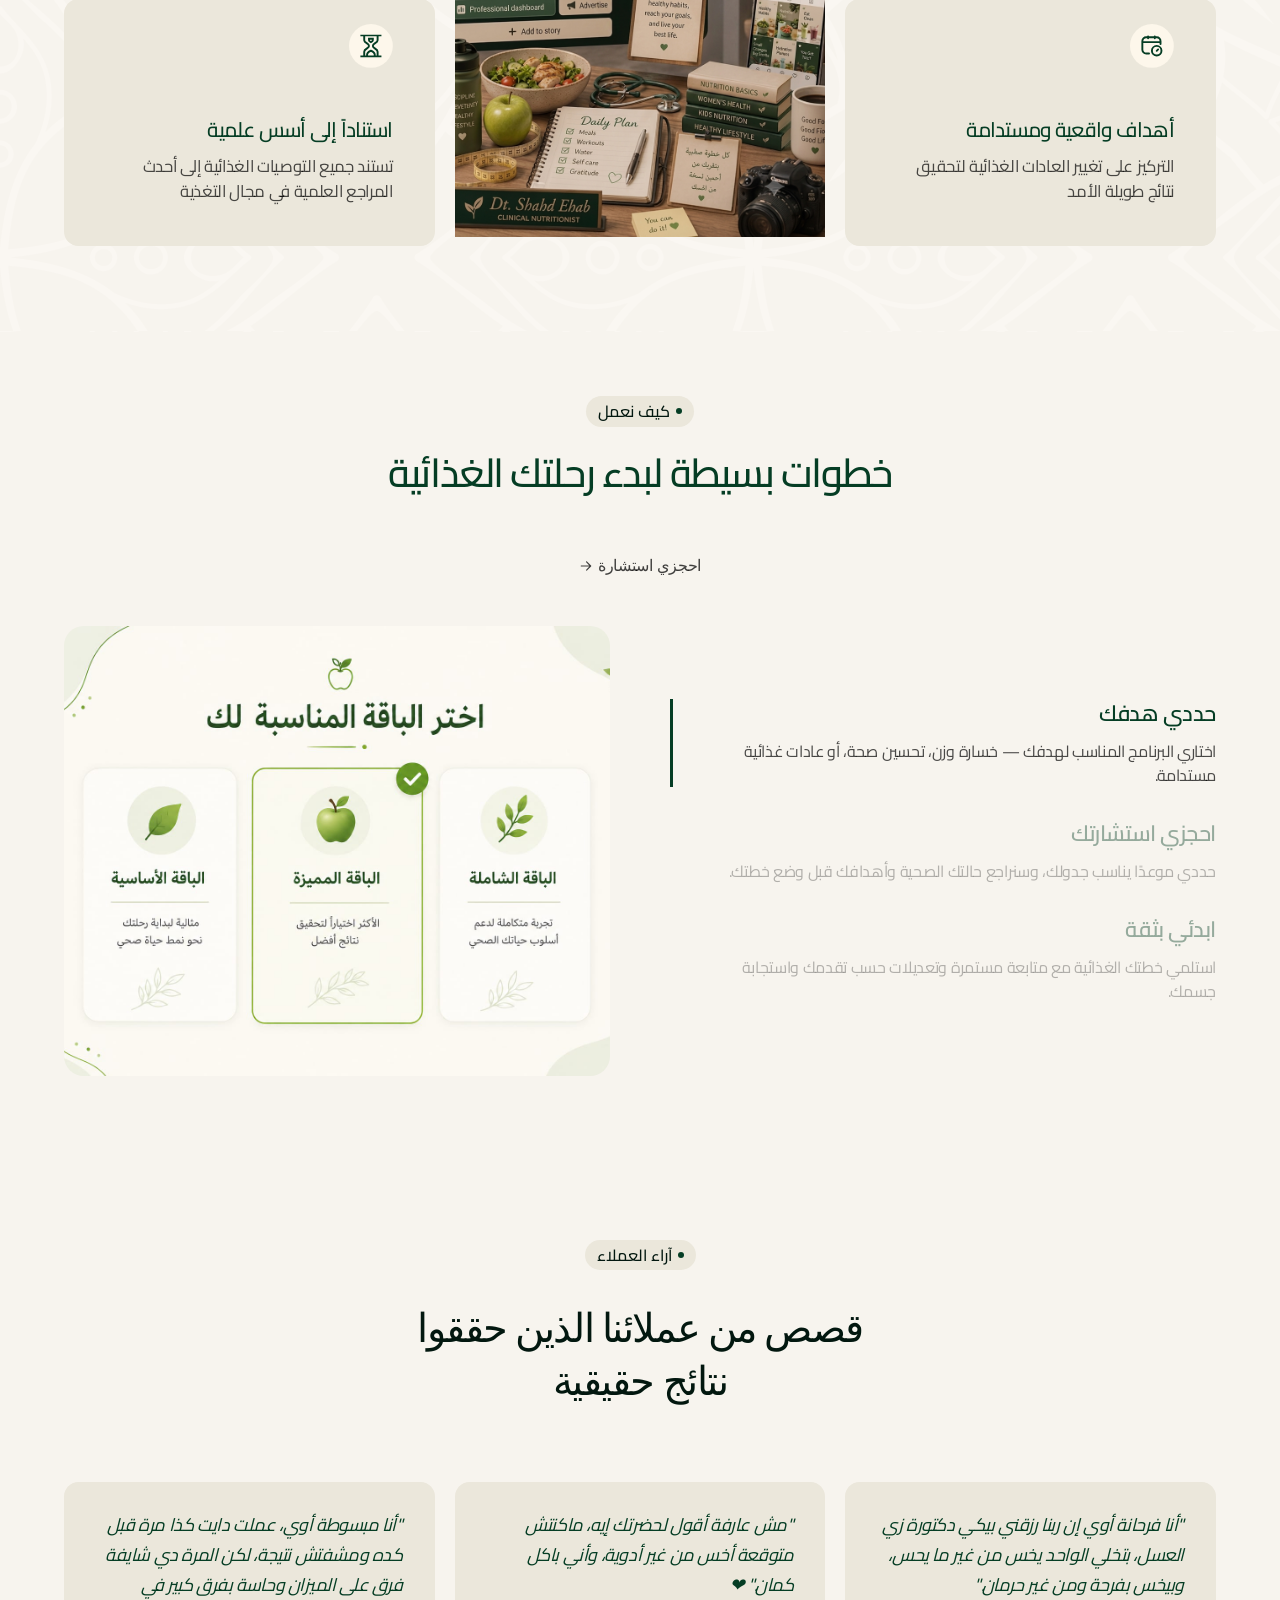
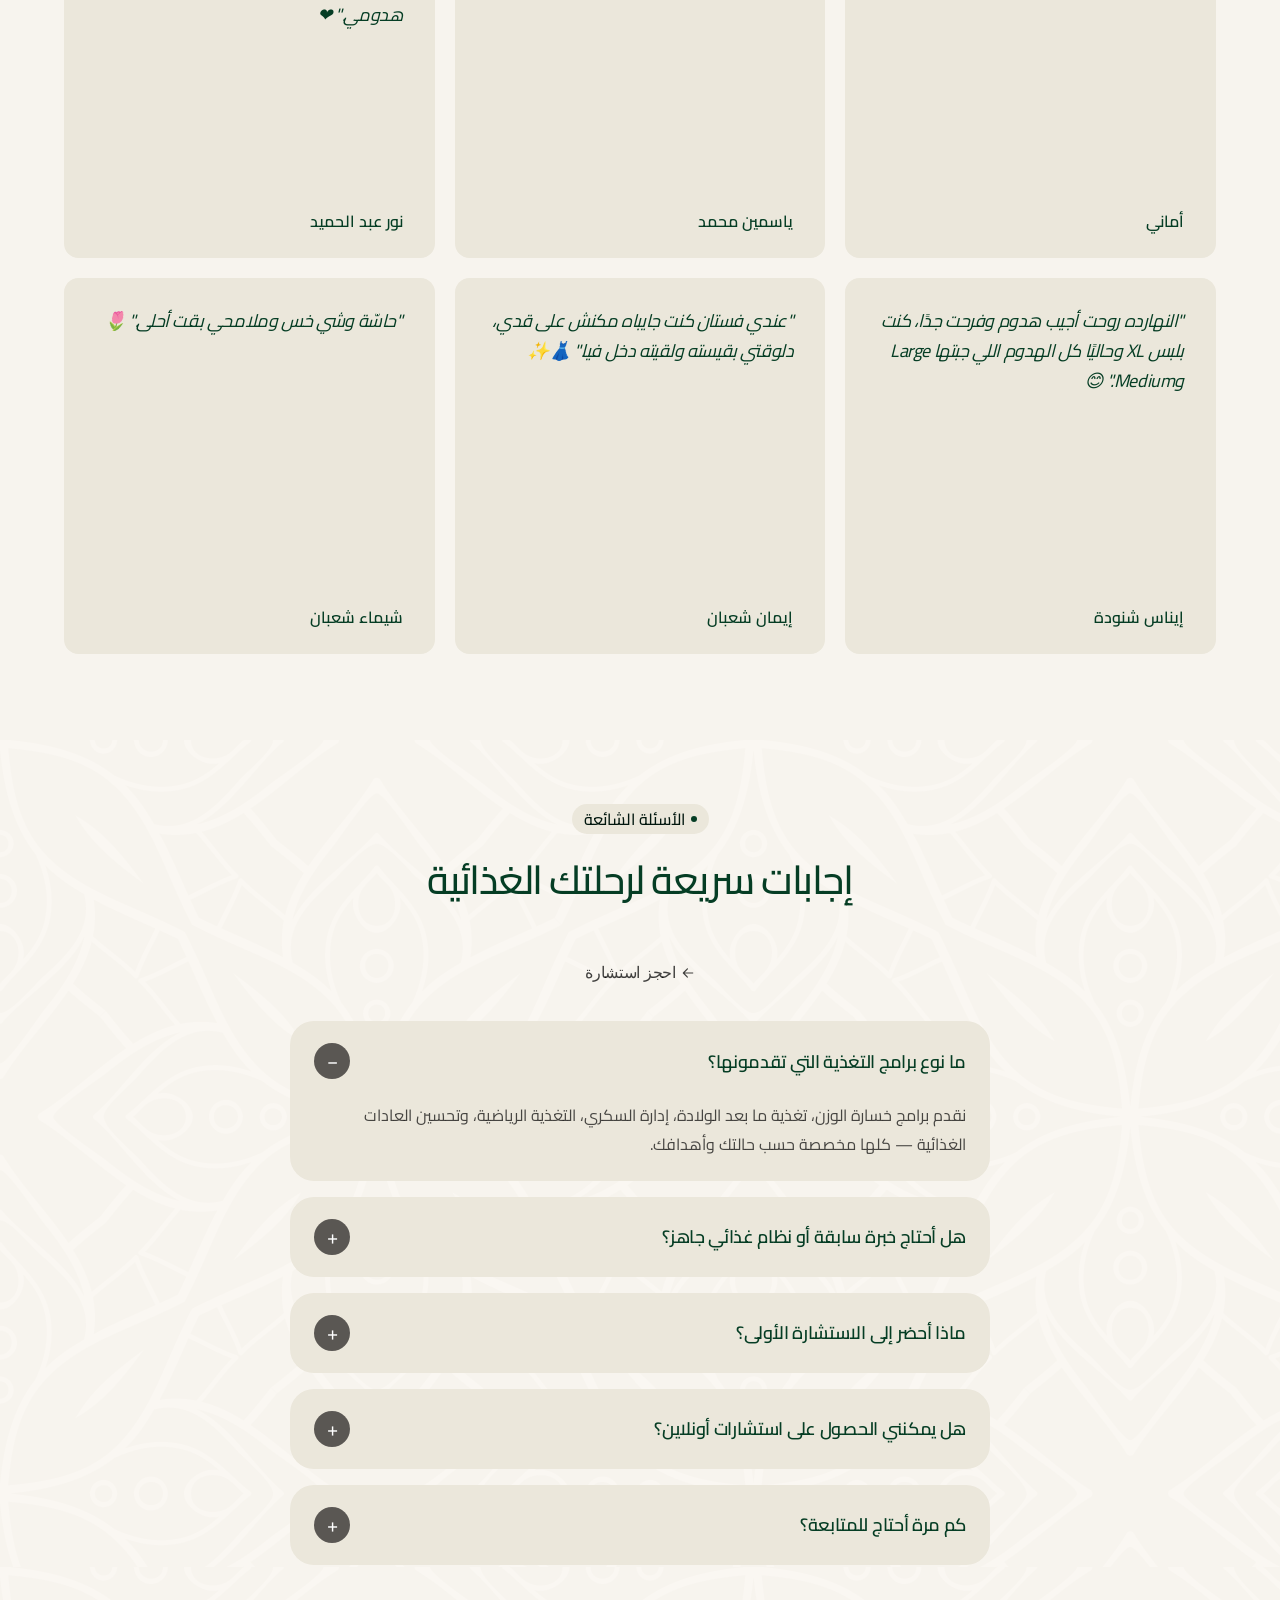
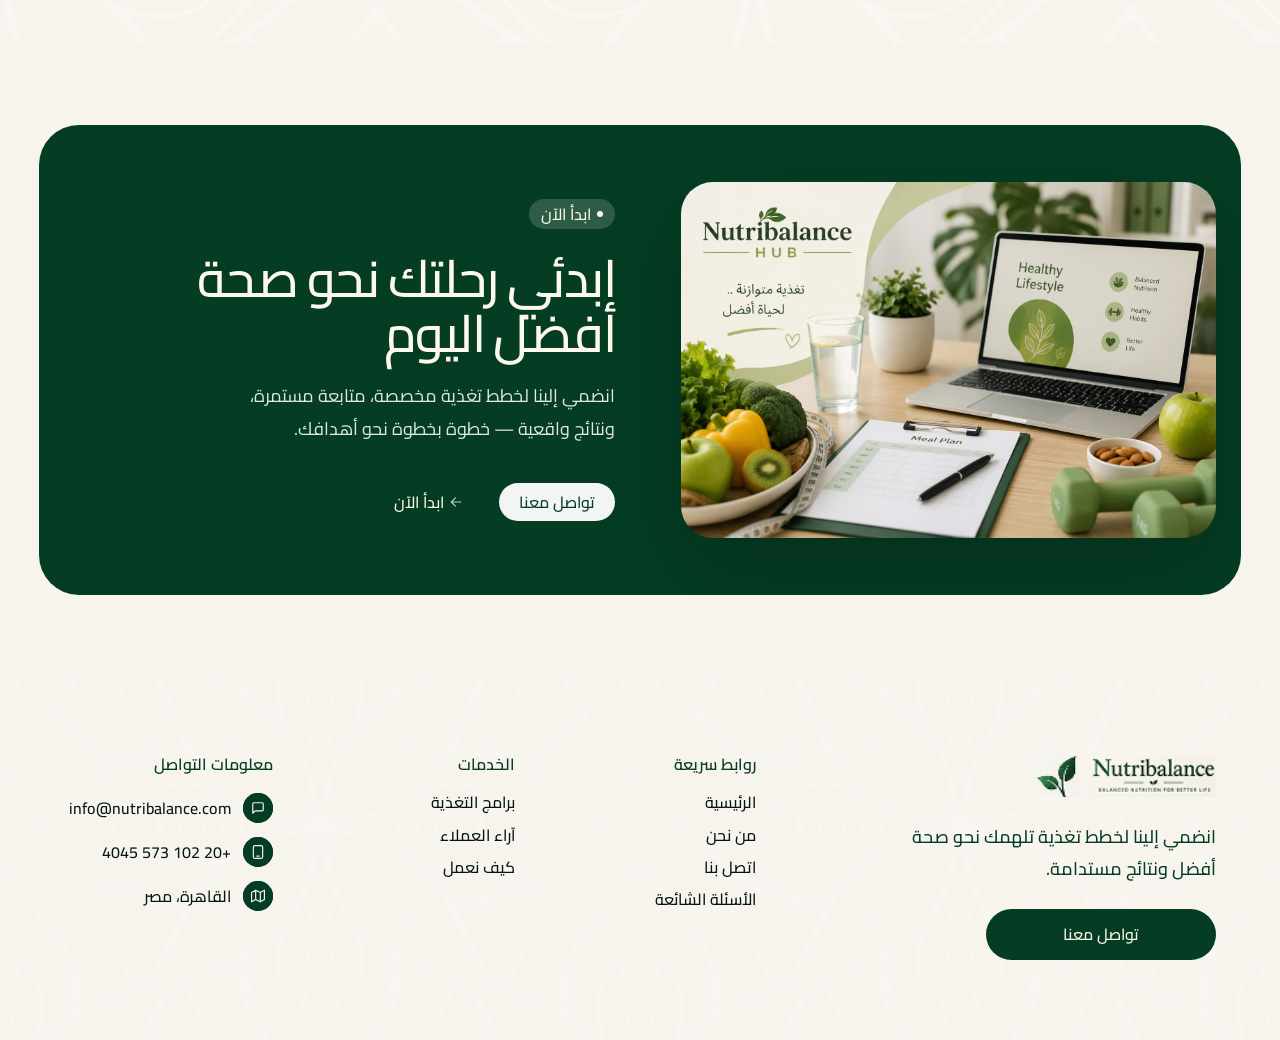
==== commit 9a1c9db1: "Open Contact us links in WhatsApp" ====
--- a/index.html
+++ b/index.html
@@ -81,7 +81,7 @@
               <li><a href="#faq">الأسئلة الشائعة</a></li>
             </ul>
           </nav>
-          <a class="primary-button" href="#contact">تواصل معنا</a>
+          <a class="primary-button" href="https://wa.me/201025734045" target="_blank" rel="noopener noreferrer">تواصل معنا</a>
         </div>
       </div>
     </header>
@@ -210,7 +210,7 @@
             </li>
           </ul>
 
-          <a class="primary-button" href="#contact">تواصل معنا</a>
+          <a class="primary-button" href="https://wa.me/201025734045" target="_blank" rel="noopener noreferrer">تواصل معنا</a>
         </div>
       </div>
 
@@ -259,7 +259,7 @@
 
         <h2>برامج تغذية تناسب أهدافك ونمط حياتك</h2>
 
-        <a class="cta-link" href="#contact">
+        <a class="cta-link" href="https://wa.me/201025734045" target="_blank" rel="noopener noreferrer">
           <span>احجزي استشارة</span>
           <img src="assets/icons/arrow-right.svg" alt="احجزي استشارة" />
         </a>
@@ -485,7 +485,7 @@
 
         <h2>خطوات بسيطة لبدء رحلتك الغذائية</h2>
 
-        <a class="cta-link" href="#contact">
+        <a class="cta-link" href="https://wa.me/201025734045" target="_blank" rel="noopener noreferrer">
           <span>احجزي استشارة</span>
           <img src="assets/icons/arrow-right.svg" alt="احجزي استشارة" />
         </a>
@@ -634,7 +634,7 @@
 
         <h2>إجابات سريعة لرحلتك الغذائية</h2>
 
-        <a class="cta-link" href="#contact">
+        <a class="cta-link" href="https://wa.me/201025734045" target="_blank" rel="noopener noreferrer">
           <img src="assets/icons/arrow-right.svg" alt="احجزي استشارة" />
           <span>احجز استشارة</span>
         </a>
@@ -736,7 +736,7 @@
             </p>
 
             <div class="buttons-wrapper">
-              <a class="secondary-button" href="#contact">تواصل معنا</a>
+              <a class="secondary-button" href="https://wa.me/201025734045" target="_blank" rel="noopener noreferrer">تواصل معنا</a>
               <a class="primary-button" href="#classes">
                 <img src="assets/icons/arrow-right.svg" alt="ابدئي الآن" />
                 <span>ابدأ الآن</span>
@@ -755,7 +755,7 @@
           <div class="footer-brand">
             <img src="assets/logo.png" alt="Nutribalance Logo" />
             <p>انضمي إلينا لخطط تغذية تلهمك نحو صحة أفضل ونتائج مستدامة.</p>
-            <a class="primary-button" href="mailto:info@nutribalance.com">تواصل معنا</a>
+            <a class="primary-button" href="https://wa.me/201025734045" target="_blank" rel="noopener noreferrer">تواصل معنا</a>
           </div>
         </div>
 
@@ -765,7 +765,7 @@
             <ul>
               <li><a href="index.html">الرئيسية</a></li>
               <li><a href="#about-us">من نحن</a></li>
-              <li><a href="#contact">اتصل بنا</a></li>
+              <li><a href="https://wa.me/201025734045" target="_blank" rel="noopener noreferrer">اتصل بنا</a></li>
               <li><a href="#faq">الأسئلة الشائعة</a></li>
             </ul>
           </div>
@@ -792,7 +792,7 @@
                 <span class="footer-icon">
                   <img src="assets/footer/phone.svg" alt="Phone" />
                 </span>
-                <a href="tel:+201012345678">+20 101 234 5678</a>
+                <a href="tel:+201025734045">+20 102 573 4045</a>
               </li>
               <li>
                 <span class="footer-icon">
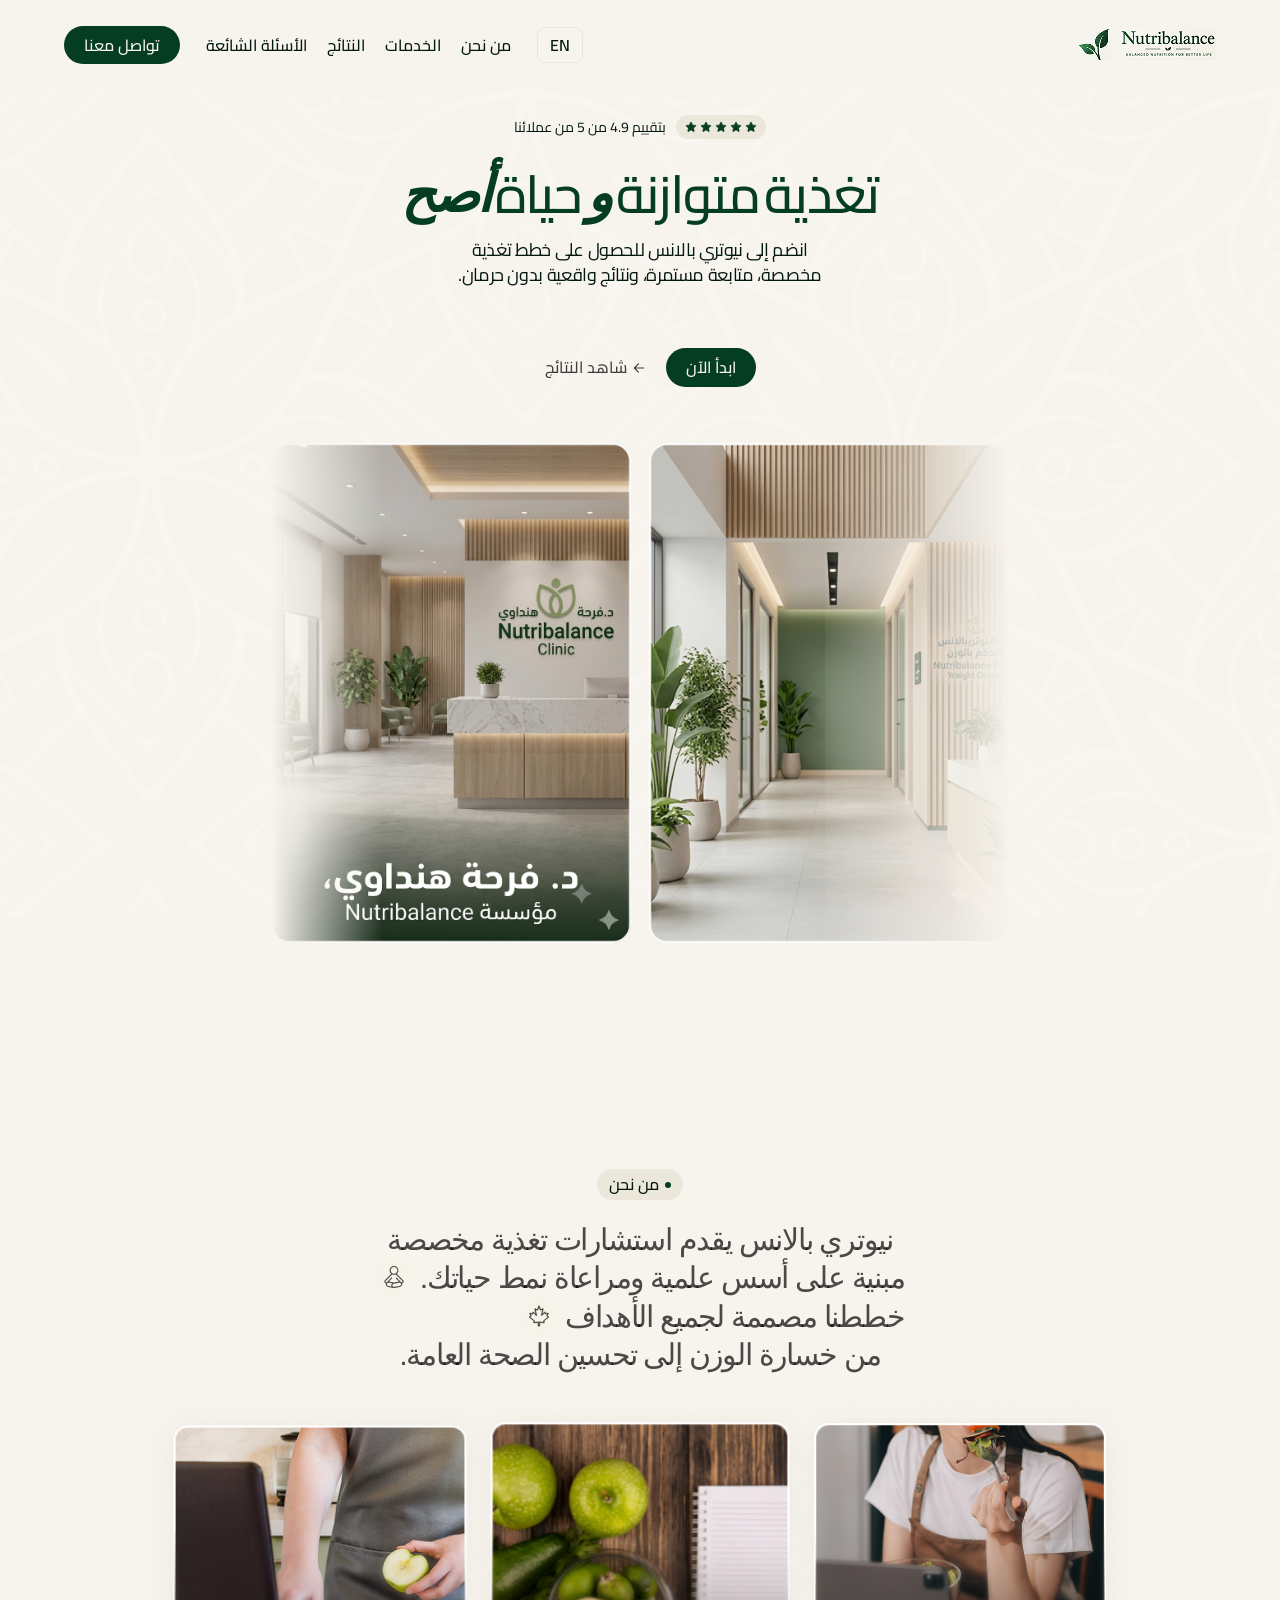
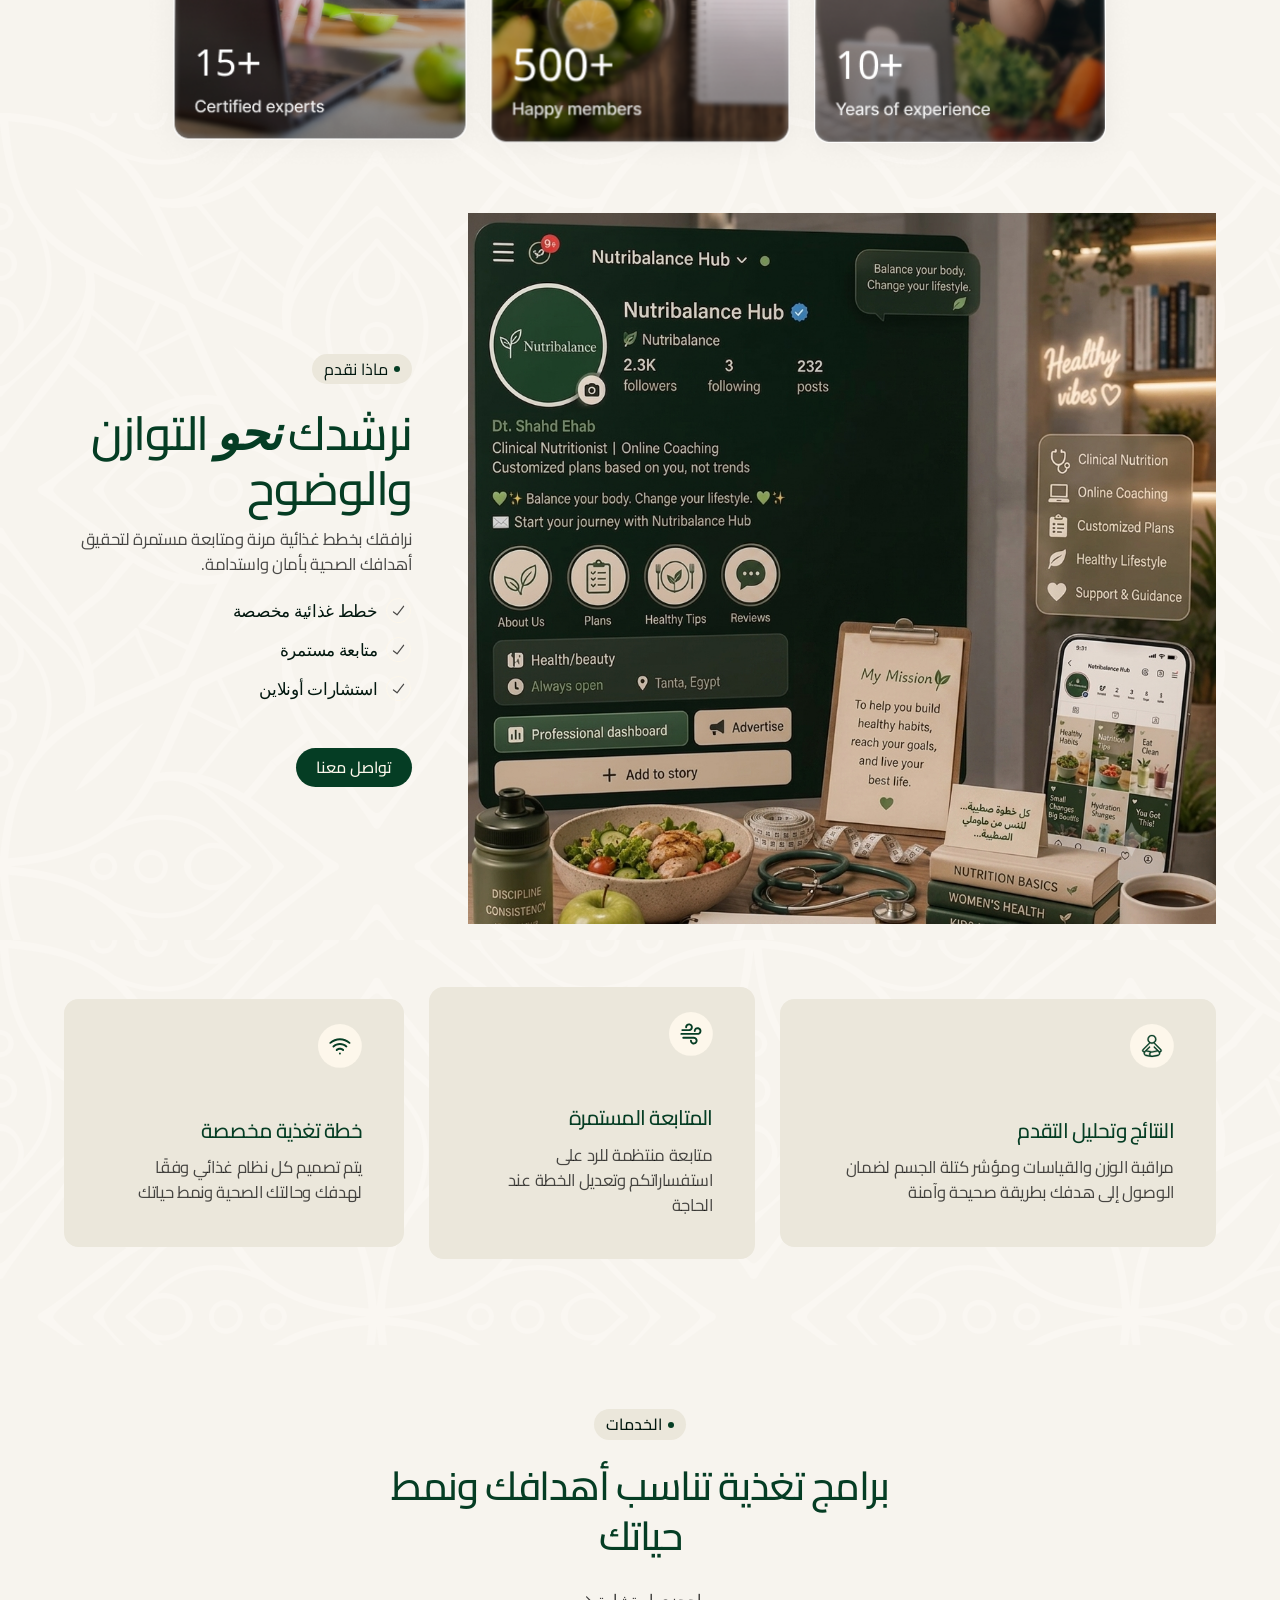
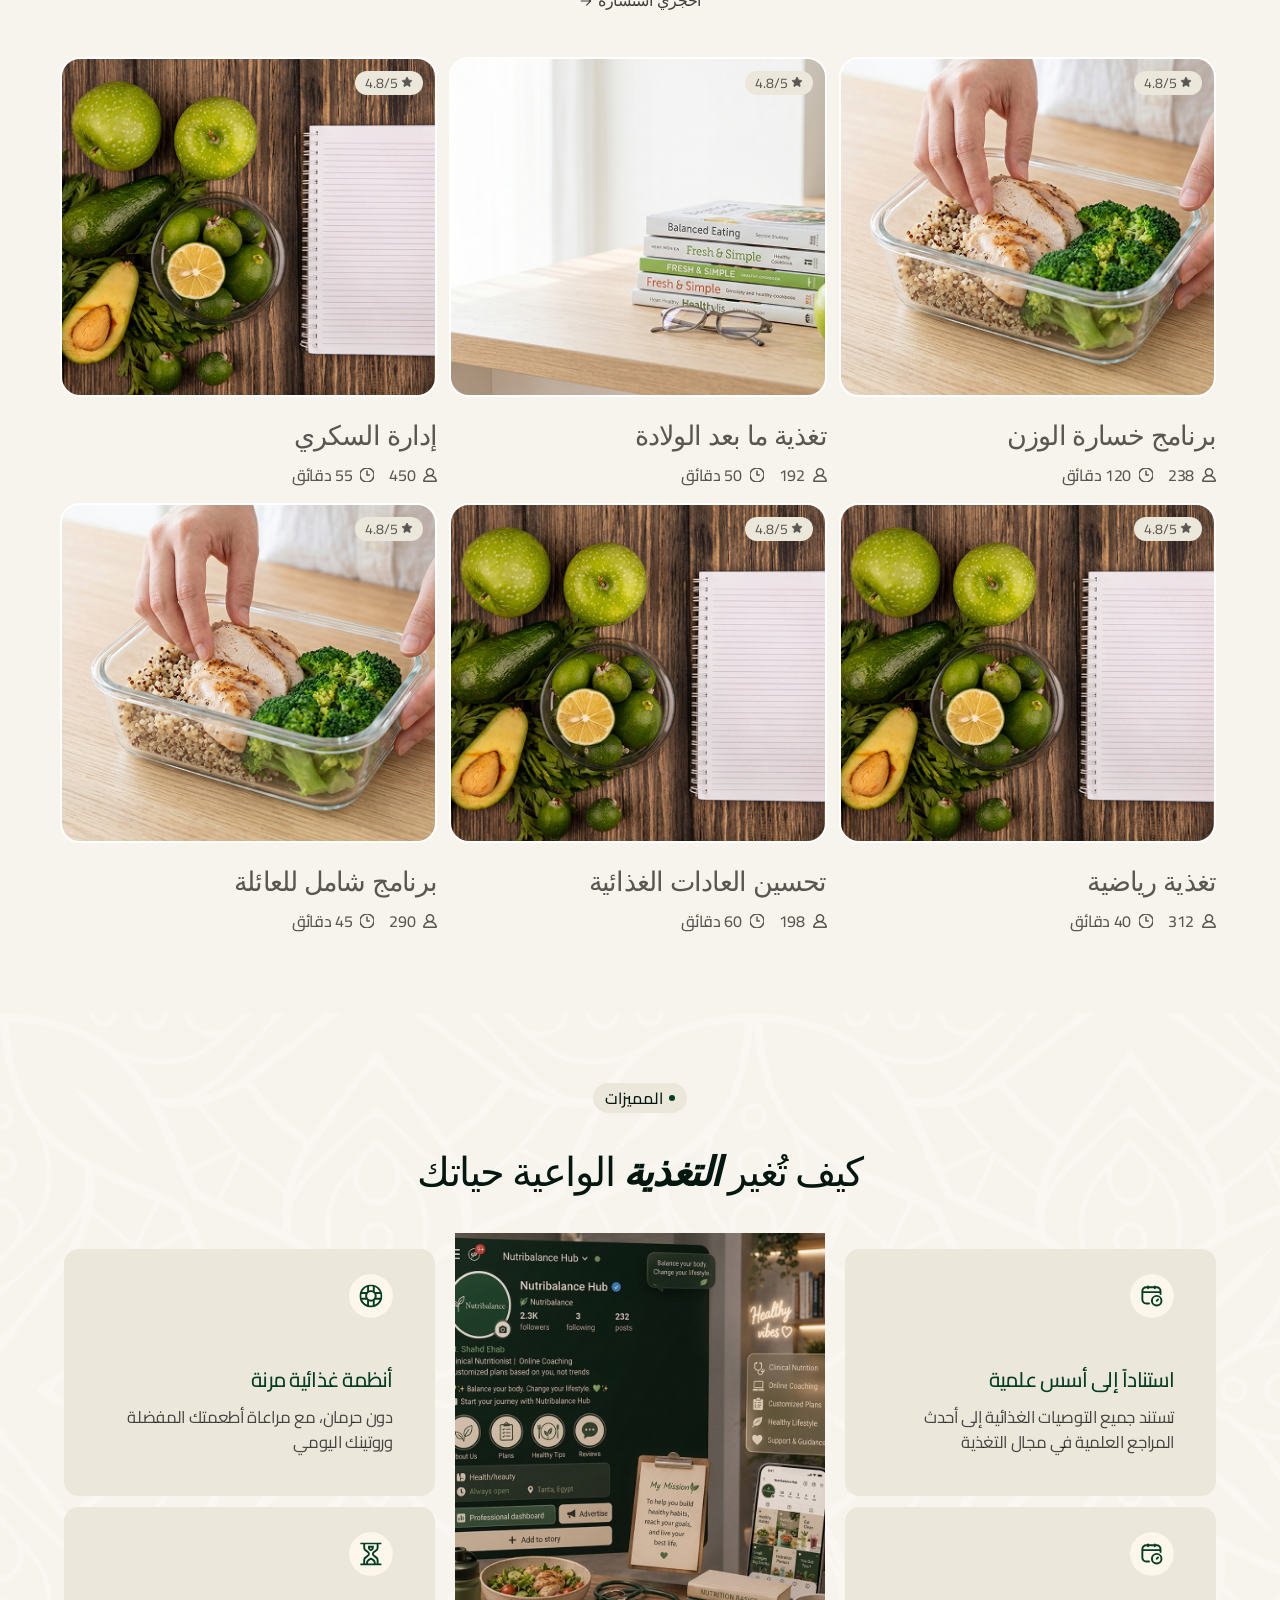
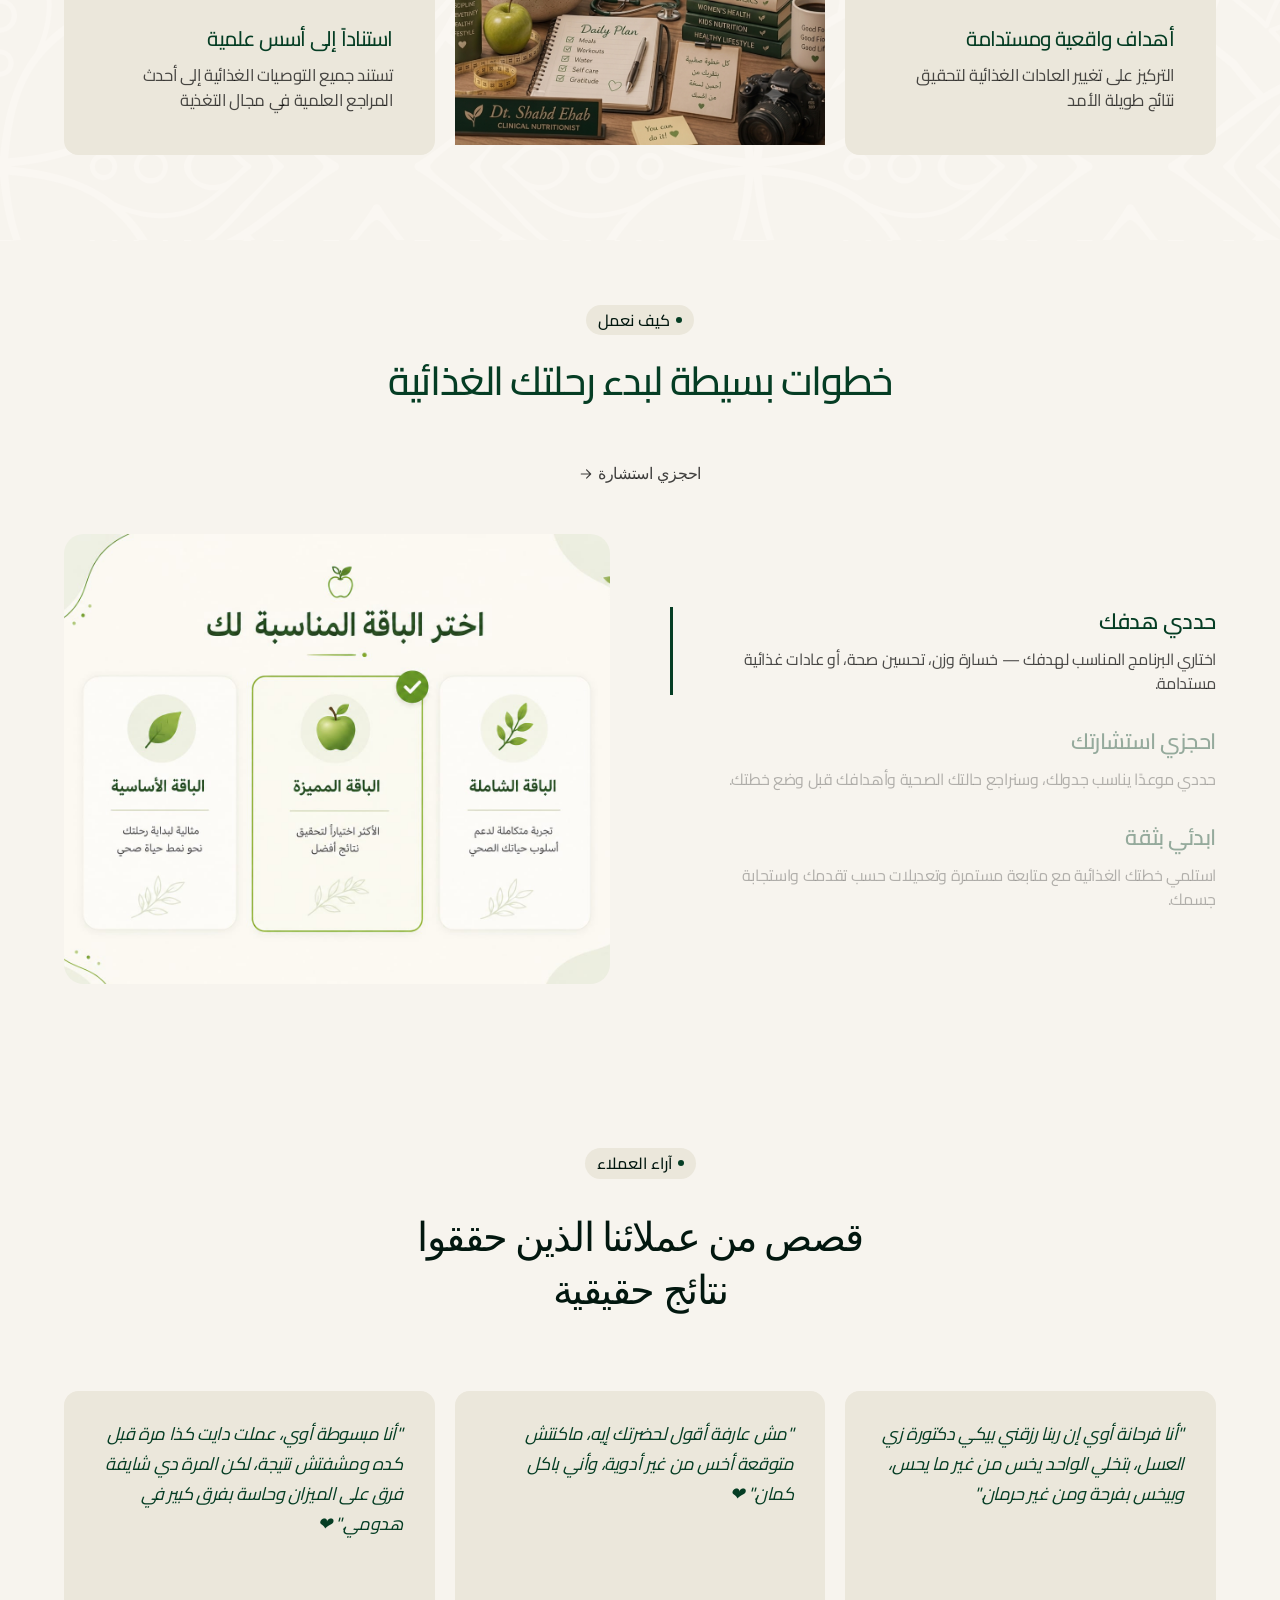
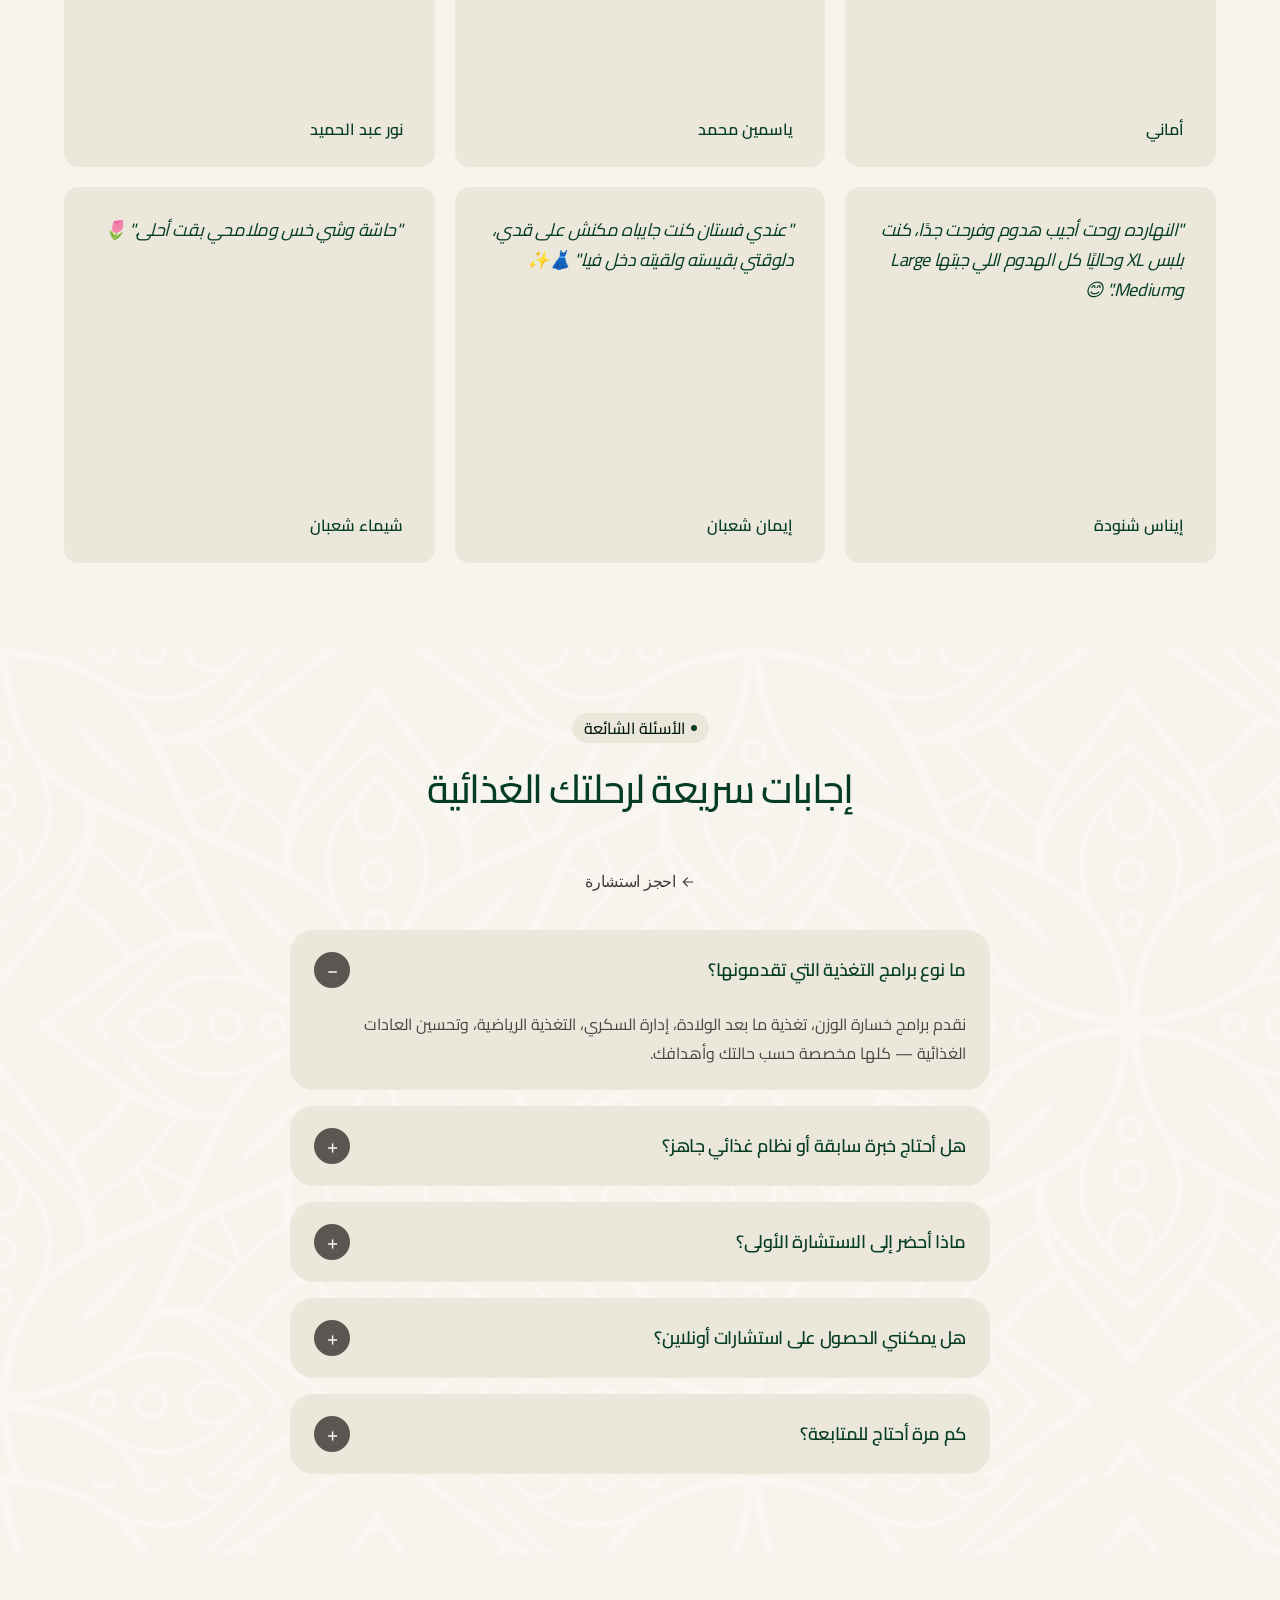
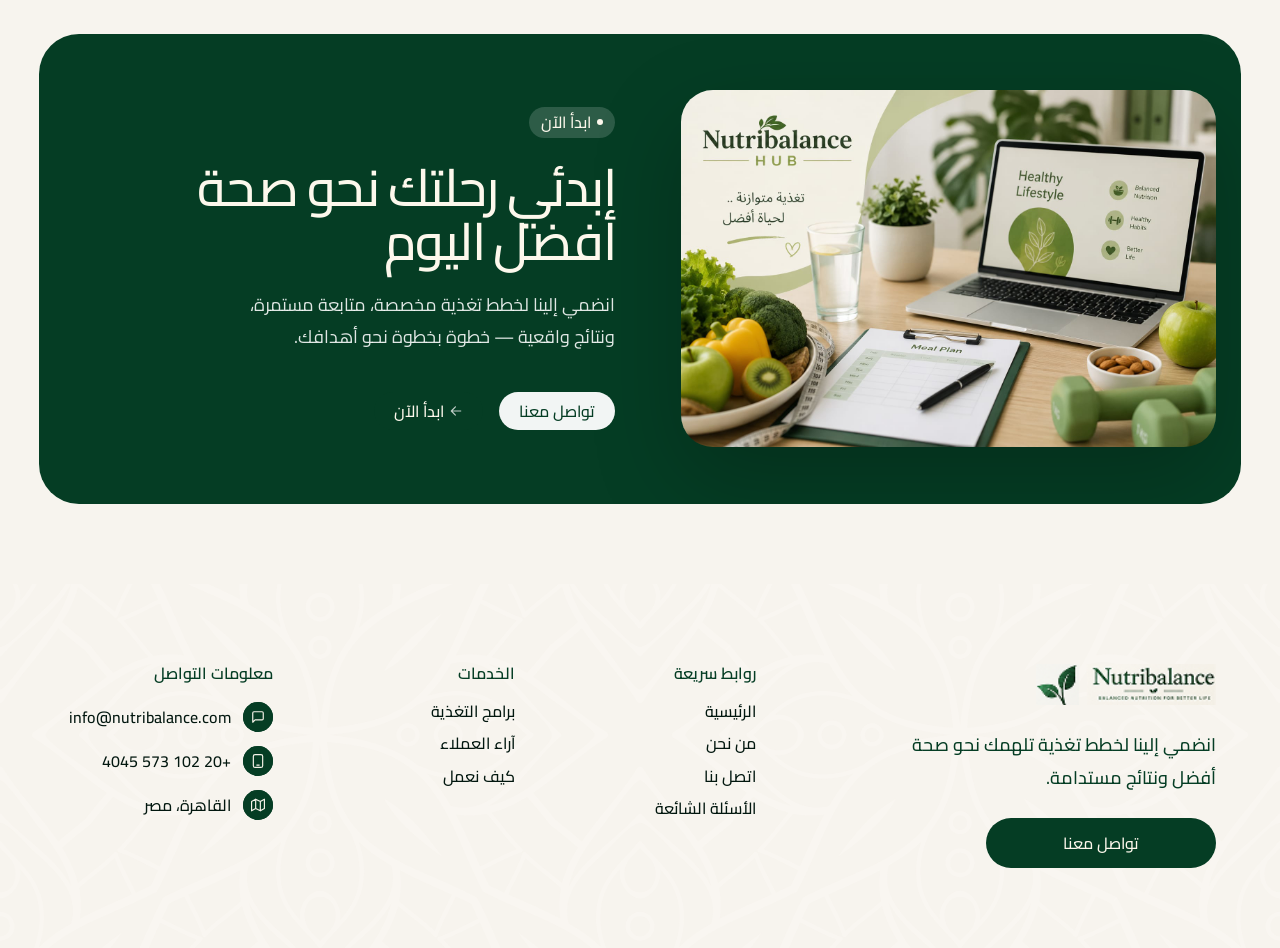
==== commit 7d9c2883: "[FEAT] Update about-us cards animations" ====
--- a/index.html
+++ b/index.html
@@ -81,7 +81,13 @@
               <li><a href="#faq">الأسئلة الشائعة</a></li>
             </ul>
           </nav>
-          <a class="primary-button" href="https://wa.me/201025734045" target="_blank" rel="noopener noreferrer">تواصل معنا</a>
+          <a
+            class="primary-button"
+            href="https://wa.me/201025734045"
+            target="_blank"
+            rel="noopener noreferrer"
+            >تواصل معنا</a
+          >
         </div>
       </div>
     </header>
@@ -164,8 +170,21 @@
           <span>من خسارة الوزن إلى تحسين الصحة العامة.</span>
         </div>
 
-        <div class="stats-cards">
-          <img src="assets/about-us/stats-card-wrapper.png" alt="Stats cards" />
+        <div class="stats-cards rtl" data-dir="rtl">
+          <img
+            class="stats-wrapper-img"
+            src="assets/about-us/stats-card-wrapper.png"
+            alt="Stats cards"
+          />
+          <div class="stat-card card-1">
+            <img src="assets/about-us/01-card.png" alt="سنوات خبرة" />
+          </div>
+          <div class="stat-card card-2">
+            <img src="assets/about-us/02-card.png" alt="أعضاء سعداء" />
+          </div>
+          <div class="stat-card card-3">
+            <img src="assets/about-us/03-card.png" alt="خبراء معتمدون" />
+          </div>
         </div>
       </div>
     </section>
@@ -210,7 +229,13 @@
             </li>
           </ul>
 
-          <a class="primary-button" href="https://wa.me/201025734045" target="_blank" rel="noopener noreferrer">تواصل معنا</a>
+          <a
+            class="primary-button"
+            href="https://wa.me/201025734045"
+            target="_blank"
+            rel="noopener noreferrer"
+            >تواصل معنا</a
+          >
         </div>
       </div>
 
@@ -259,7 +284,12 @@
 
         <h2>برامج تغذية تناسب أهدافك ونمط حياتك</h2>
 
-        <a class="cta-link" href="https://wa.me/201025734045" target="_blank" rel="noopener noreferrer">
+        <a
+          class="cta-link"
+          href="https://wa.me/201025734045"
+          target="_blank"
+          rel="noopener noreferrer"
+        >
           <span>احجزي استشارة</span>
           <img src="assets/icons/arrow-right.svg" alt="احجزي استشارة" />
         </a>
@@ -415,7 +445,9 @@
           <span>المميزات</span>
         </div>
 
-        <h2>كيف تُغير <span class="italic-lora">التغذية</span> الواعية حياتك</h2>
+        <h2>
+          كيف تُغير <span class="italic-lora">التغذية</span> الواعية حياتك
+        </h2>
 
         <div class="benefits-grid">
           <ul>
@@ -485,7 +517,12 @@
 
         <h2>خطوات بسيطة لبدء رحلتك الغذائية</h2>
 
-        <a class="cta-link" href="https://wa.me/201025734045" target="_blank" rel="noopener noreferrer">
+        <a
+          class="cta-link"
+          href="https://wa.me/201025734045"
+          target="_blank"
+          rel="noopener noreferrer"
+        >
           <span>احجزي استشارة</span>
           <img src="assets/icons/arrow-right.svg" alt="احجزي استشارة" />
         </a>
@@ -495,15 +532,15 @@
             <div class="step-item active" data-step="1">
               <div class="step-number">حددي هدفك</div>
               <p>
-                اختاري البرنامج المناسب لهدفك — خسارة وزن، تحسين صحة، أو
-                عادات غذائية مستدامة.
+                اختاري البرنامج المناسب لهدفك — خسارة وزن، تحسين صحة، أو عادات
+                غذائية مستدامة.
               </p>
             </div>
             <div class="step-item" data-step="2">
               <div class="step-number">احجزي استشارتك</div>
               <p>
-                حددي موعدًا يناسب جدولك، وسنراجع حالتك الصحية وأهدافك قبل
-                وضع خطتك.
+                حددي موعدًا يناسب جدولك، وسنراجع حالتك الصحية وأهدافك قبل وضع
+                خطتك.
               </p>
             </div>
             <div class="step-item" data-step="3">
@@ -634,7 +671,12 @@
 
         <h2>إجابات سريعة لرحلتك الغذائية</h2>
 
-        <a class="cta-link" href="https://wa.me/201025734045" target="_blank" rel="noopener noreferrer">
+        <a
+          class="cta-link"
+          href="https://wa.me/201025734045"
+          target="_blank"
+          rel="noopener noreferrer"
+        >
           <img src="assets/icons/arrow-right.svg" alt="احجزي استشارة" />
           <span>احجز استشارة</span>
         </a>
@@ -642,14 +684,16 @@
         <ul class="faq-list">
           <li class="faq-item active">
             <button class="faq-header" type="button">
-              <span class="faq-question">ما نوع برامج التغذية التي تقدمونها؟</span>
+              <span class="faq-question"
+                >ما نوع برامج التغذية التي تقدمونها؟</span
+              >
               <span class="faq-toggle"><span class="toggle-icon">−</span></span>
             </button>
             <div class="faq-answer">
               <p>
                 نقدم برامج خسارة الوزن، تغذية ما بعد الولادة، إدارة السكري،
-                التغذية الرياضية، وتحسين العادات الغذائية — كلها مخصصة
-                حسب حالتك وأهدافك.
+                التغذية الرياضية، وتحسين العادات الغذائية — كلها مخصصة حسب حالتك
+                وأهدافك.
               </p>
             </div>
           </li>
@@ -663,8 +707,8 @@
             </button>
             <div class="faq-answer">
               <p>
-                لا. نبدأ بتقييم شامل لعاداتك وأهدافك، ثم نضع خطة مناسبة
-                لمستواك مع متابعة خطوة بخطوة.
+                لا. نبدأ بتقييم شامل لعاداتك وأهدافك، ثم نضع خطة مناسبة لمستواك
+                مع متابعة خطوة بخطوة.
               </p>
             </div>
           </li>
@@ -691,8 +735,8 @@
             </button>
             <div class="faq-answer">
               <p>
-                نعم، نوفر استشارات ومتابعة عبر الإنترنت مع خطط غذائية
-                واضحة يمكنك تنفيذها من أي مكان.
+                نعم، نوفر استشارات ومتابعة عبر الإنترنت مع خطط غذائية واضحة
+                يمكنك تنفيذها من أي مكان.
               </p>
             </div>
           </li>
@@ -736,7 +780,13 @@
             </p>
 
             <div class="buttons-wrapper">
-              <a class="secondary-button" href="https://wa.me/201025734045" target="_blank" rel="noopener noreferrer">تواصل معنا</a>
+              <a
+                class="secondary-button"
+                href="https://wa.me/201025734045"
+                target="_blank"
+                rel="noopener noreferrer"
+                >تواصل معنا</a
+              >
               <a class="primary-button" href="#classes">
                 <img src="assets/icons/arrow-right.svg" alt="ابدئي الآن" />
                 <span>ابدأ الآن</span>
@@ -755,7 +805,13 @@
           <div class="footer-brand">
             <img src="assets/logo.png" alt="Nutribalance Logo" />
             <p>انضمي إلينا لخطط تغذية تلهمك نحو صحة أفضل ونتائج مستدامة.</p>
-            <a class="primary-button" href="https://wa.me/201025734045" target="_blank" rel="noopener noreferrer">تواصل معنا</a>
+            <a
+              class="primary-button"
+              href="https://wa.me/201025734045"
+              target="_blank"
+              rel="noopener noreferrer"
+              >تواصل معنا</a
+            >
           </div>
         </div>
 
@@ -765,7 +821,14 @@
             <ul>
               <li><a href="index.html">الرئيسية</a></li>
               <li><a href="#about-us">من نحن</a></li>
-              <li><a href="https://wa.me/201025734045" target="_blank" rel="noopener noreferrer">اتصل بنا</a></li>
+              <li>
+                <a
+                  href="https://wa.me/201025734045"
+                  target="_blank"
+                  rel="noopener noreferrer"
+                  >اتصل بنا</a
+                >
+              </li>
               <li><a href="#faq">الأسئلة الشائعة</a></li>
             </ul>
           </div>
@@ -811,6 +874,7 @@
       ↑
     </button>
 
+    <script src="js/cards.js"></script>
     <script src="js/how-it-works.js"></script>
     <script src="js/mobile-menu.js"></script>
   </body>
--- a/styles/main.css
+++ b/styles/main.css
@@ -57,7 +57,10 @@
   opacity: 0;
   visibility: hidden;
   transform: translateY(10px);
-  transition: opacity 0.25s ease, visibility 0.25s ease, transform 0.25s ease;
+  transition:
+    opacity 0.25s ease,
+    visibility 0.25s ease,
+    transform 0.25s ease;
   z-index: 20;
 }
 
@@ -80,7 +83,13 @@
 body {
   color: var(--black);
   font-size: 16px;
-  font-family: "Inter", system-ui, -apple-system, BlinkMacSystemFont, "Segoe UI", sans-serif;
+  font-family:
+    "Inter",
+    system-ui,
+    -apple-system,
+    BlinkMacSystemFont,
+    "Segoe UI",
+    sans-serif;
 }
 
 .container {
@@ -166,7 +175,7 @@
   }
   header .actions {
     position: absolute;
-    top: 70px;
+    top: 67px;
     left: 0;
     right: 0;
     flex-direction: column;
@@ -179,7 +188,7 @@
     border-bottom: 1px solid rgba(0, 0, 0, 0.1);
   }
   header .actions.open {
-    max-height: 300px;
+    max-height: 380px;
   }
   header .actions nav {
     width: 100%;
@@ -219,9 +228,9 @@
 }
 section.hero .hero-bg img {
   -o-object-position: center;
-     object-position: center;
+  object-position: center;
   -o-object-fit: cover;
-     object-fit: cover;
+  object-fit: cover;
 }
 section.hero .hero-inside {
   position: relative;
@@ -314,7 +323,7 @@
   width: auto;
   height: 100%;
   -o-object-fit: cover;
-     object-fit: cover;
+  object-fit: cover;
   border-radius: 20px;
 }
 @media (max-width: 1280px) {
@@ -322,7 +331,8 @@
     flex-wrap: wrap;
   }
 }
-section.hero .hero-inside .images-wrapper::before, section.hero .hero-inside .images-wrapper::after {
+section.hero .hero-inside .images-wrapper::before,
+section.hero .hero-inside .images-wrapper::after {
   content: "";
   position: absolute;
   top: 0;
@@ -338,7 +348,11 @@
 section.hero .hero-inside .images-wrapper::after {
   right: 0;
   width: 25%;
-  background: linear-gradient(to left, var(--warning), rgba(255, 255, 255, 0.052));
+  background: linear-gradient(
+    to left,
+    var(--warning),
+    rgba(255, 255, 255, 0.052)
+  );
 }
 section.hero .hero-inside .images-wrapper > div {
   width: 360px;
@@ -361,6 +375,7 @@
 }
 section.about-us .container .about-us-paragraph {
   margin-top: 20px;
+  margin-bottom: 40px;
   font-family: sans-serif;
   font-weight: 400;
   font-size: 30.4px;
@@ -383,9 +398,136 @@
 section.about-us .container .stats-cards {
   margin-top: 40px;
   max-width: 100%;
-}
-section.about-us .container .stats-cards img {
+  display: flex;
+  align-items: center;
+  justify-content: center;
+  position: relative;
+  min-height: 260px;
+}
+
+@media (max-width: 1200px) {
+  section.about-us .container .stats-cards {
+    flex-direction: column;
+  }
+}
+
+section.about-us .container .stats-cards .stat-card {
+  position: absolute;
+  width: 360px;
+  max-width: 36vw;
+  height: auto;
+  border-radius: 18px;
+  overflow: hidden;
+  transition:
+    transform 700ms cubic-bezier(0.2, 0.9, 0.2, 1),
+    opacity 420ms ease;
+  will-change: transform, opacity;
+}
+
+section.about-us .container .stats-cards .stat-card img {
+  display: block;
   width: 100%;
+  height: auto;
+  object-fit: cover;
+}
+
+/* initial stacked/fanned appearance */
+section.about-us .container .stats-cards .card-1 {
+  transform: translateX(-90px) translateY(8px) rotate(-9deg) scale(0.96);
+  z-index: 3;
+}
+section.about-us .container .stats-cards .card-2 {
+  transform: translateX(0) translateY(-4px) rotate(0deg) scale(1);
+  z-index: 4;
+}
+section.about-us .container .stats-cards .card-3 {
+  transform: translateX(90px) translateY(10px) rotate(9deg) scale(0.96);
+  z-index: 2;
+}
+
+/* when in view -> spread side-by-side */
+section.about-us .container .stats-cards.in-view .card-1 {
+  transform: translateX(-320px) translateY(0) rotate(0deg) scale(1);
+}
+section.about-us .container .stats-cards.in-view .card-2 {
+  transform: translateX(0) translateY(0) rotate(0deg) scale(1.02);
+}
+section.about-us .container .stats-cards.in-view .card-3 {
+  transform: translateX(320px) translateY(0) rotate(0deg) scale(1);
+}
+
+/* RTL adjustments: invert horizontal directions */
+:root[dir="rtl"] section.about-us .container .stats-cards .card-1,
+.rtl section.about-us .container .stats-cards .card-1 {
+  transform: translateX(90px) translateY(8px) rotate(9deg) scale(0.96);
+}
+:root[dir="rtl"] section.about-us .container .stats-cards .card-3,
+.rtl section.about-us .container .stats-cards .card-3 {
+  transform: translateX(-90px) translateY(10px) rotate(-9deg) scale(0.96);
+}
+:root[dir="rtl"] section.about-us .container .stats-cards.in-view .card-1,
+.rtl section.about-us .container .stats-cards.in-view .card-1 {
+  transform: translateX(320px) translateY(0) rotate(0deg) scale(1);
+}
+:root[dir="rtl"] section.about-us .container .stats-cards.in-view .card-3,
+.rtl section.about-us .container .stats-cards.in-view .card-3 {
+  transform: translateX(-320px) translateY(0) rotate(0deg) scale(1);
+}
+
+@media (max-width: 900px) {
+  section.about-us .container .stats-cards {
+    min-height: 220px;
+  }
+  section.about-us .container .stats-cards .stat-card {
+    width: 280px;
+    max-width: 70vw;
+  }
+  section.about-us .container .stats-cards.in-view .card-1,
+  section.about-us .container .stats-cards.in-view .card-3 {
+    transform: translateX(-120px) translateY(0) rotate(0deg) scale(0.98);
+  }
+  :root[dir="rtl"] section.about-us .container .stats-cards.in-view .card-1,
+  .rtl section.about-us .container .stats-cards.in-view .card-1 {
+    transform: translateX(120px) translateY(0) rotate(0deg) scale(0.98);
+  }
+}
+
+/* Show combined wrapper image on smaller screens and hide individual animated cards */
+@media (max-width: 1024px) {
+  section.about-us .container .stats-cards .stats-wrapper-img {
+    display: block !important;
+    width: 100%;
+    max-width: 900px;
+    border-radius: 16px;
+  }
+  section.about-us .container .stats-cards .stat-card {
+    display: none;
+  }
+  section.about-us .container .stats-cards {
+    position: relative;
+    min-height: auto;
+    padding-inline: 0;
+  }
+}
+
+/* ensure wrapper image is hidden on larger screens */
+section.about-us .container .stats-cards .stats-wrapper-img {
+  display: none;
+}
+
+@media (max-width: 520px) {
+  section.about-us .container .stats-cards .stat-card {
+    position: relative;
+    width: 100%;
+    max-width: 420px;
+    margin: 8px 0;
+    transform: none !important;
+  }
+  section.about-us .container .stats-cards.in-view .card-1,
+  section.about-us .container .stats-cards.in-view .card-2,
+  section.about-us .container .stats-cards.in-view .card-3 {
+    transform: none !important;
+  }
 }
 
 section.what-we-do {
@@ -518,7 +660,7 @@
   width: 100%;
   height: auto;
   -o-object-fit: cover;
-     object-fit: cover;
+  object-fit: cover;
   border: 2px solid white;
   border-radius: 20px;
 }
@@ -698,7 +840,7 @@
   width: auto;
   height: 100%;
   -o-object-fit: contain;
-     object-fit: contain;
+  object-fit: contain;
   opacity: 0;
   transition: opacity 0.6s ease-in-out;
   border-radius: 20px !important;
@@ -899,7 +1041,9 @@
   display: grid;
   place-items: center;
   background-color: var(--ring);
-  transition: transform 0.3s ease, background-color 0.3s ease;
+  transition:
+    transform 0.3s ease,
+    background-color 0.3s ease;
 }
 section.faq .container .toggle-icon {
   font-size: 20px;
@@ -962,7 +1106,11 @@
   background-color: rgba(255, 255, 255, 0.16);
   color: var(--chart);
 }
-section.get-started .get-started-grid .get-started-content .section-header .dot {
+section.get-started
+  .get-started-grid
+  .get-started-content
+  .section-header
+  .dot {
   background-color: var(--chart);
 }
 section.get-started .get-started-grid .get-started-content h2 {
@@ -987,13 +1135,26 @@
   flex-wrap: wrap;
   gap: 16px;
 }
-section.get-started .get-started-grid .get-started-content .buttons-wrapper .primary-button {
+section.get-started
+  .get-started-grid
+  .get-started-content
+  .buttons-wrapper
+  .primary-button {
   padding: 10px 20px;
 }
-section.get-started .get-started-grid .get-started-content .buttons-wrapper .primary-button img {
+section.get-started
+  .get-started-grid
+  .get-started-content
+  .buttons-wrapper
+  .primary-button
+  img {
   filter: invert(100);
 }
-section.get-started .get-started-grid .get-started-content .buttons-wrapper .secondary-button {
+section.get-started
+  .get-started-grid
+  .get-started-content
+  .buttons-wrapper
+  .secondary-button {
   background-color: rgba(255, 255, 255, 0.95);
   color: var(--primary-foreground);
   border-radius: 50px;
@@ -1002,10 +1163,18 @@
   padding: 10px 20px;
   font-weight: 500;
 }
-section.get-started .get-started-grid .get-started-content .buttons-wrapper .secondary-button:hover {
+section.get-started
+  .get-started-grid
+  .get-started-content
+  .buttons-wrapper
+  .secondary-button:hover {
   background-color: #f4f4f4;
 }
-section.get-started .get-started-grid .get-started-content .buttons-wrapper button {
+section.get-started
+  .get-started-grid
+  .get-started-content
+  .buttons-wrapper
+  button {
   min-height: 54px;
 }
 section.get-started .get-started-grid .get-started-image {
@@ -1018,7 +1187,7 @@
   max-width: 100%;
   border-radius: 32px;
   -o-object-fit: cover;
-     object-fit: cover;
+  object-fit: cover;
   box-shadow: 0 32px 90px rgba(0, 0, 0, 0.22);
   object-fit: cover;
 }
@@ -1283,7 +1452,13 @@
 }
 
 [dir="rtl"] body {
-  font-family: "Cairo", system-ui, -apple-system, BlinkMacSystemFont, "Segoe UI", sans-serif;
+  font-family:
+    "Cairo",
+    system-ui,
+    -apple-system,
+    BlinkMacSystemFont,
+    "Segoe UI",
+    sans-serif;
 }
 
 [dir="rtl"] .scroll-to-top {
@@ -1292,8 +1467,14 @@
 }
 
 [dir="rtl"] section.hero .hero-inside .buttons-wrapper .secondary-link img,
-[dir="rtl"] section.get-started .get-started-grid .get-started-content .buttons-wrapper .primary-button img,
+[dir="rtl"]
+  section.get-started
+  .get-started-grid
+  .get-started-content
+  .buttons-wrapper
+  .primary-button
+  img,
 [dir="rtl"] section.faq .container .cta-link img {
   transform: scaleX(-1);
 }
-/*# sourceMappingURL=main.css.map */+/*# sourceMappingURL=main.css.map */
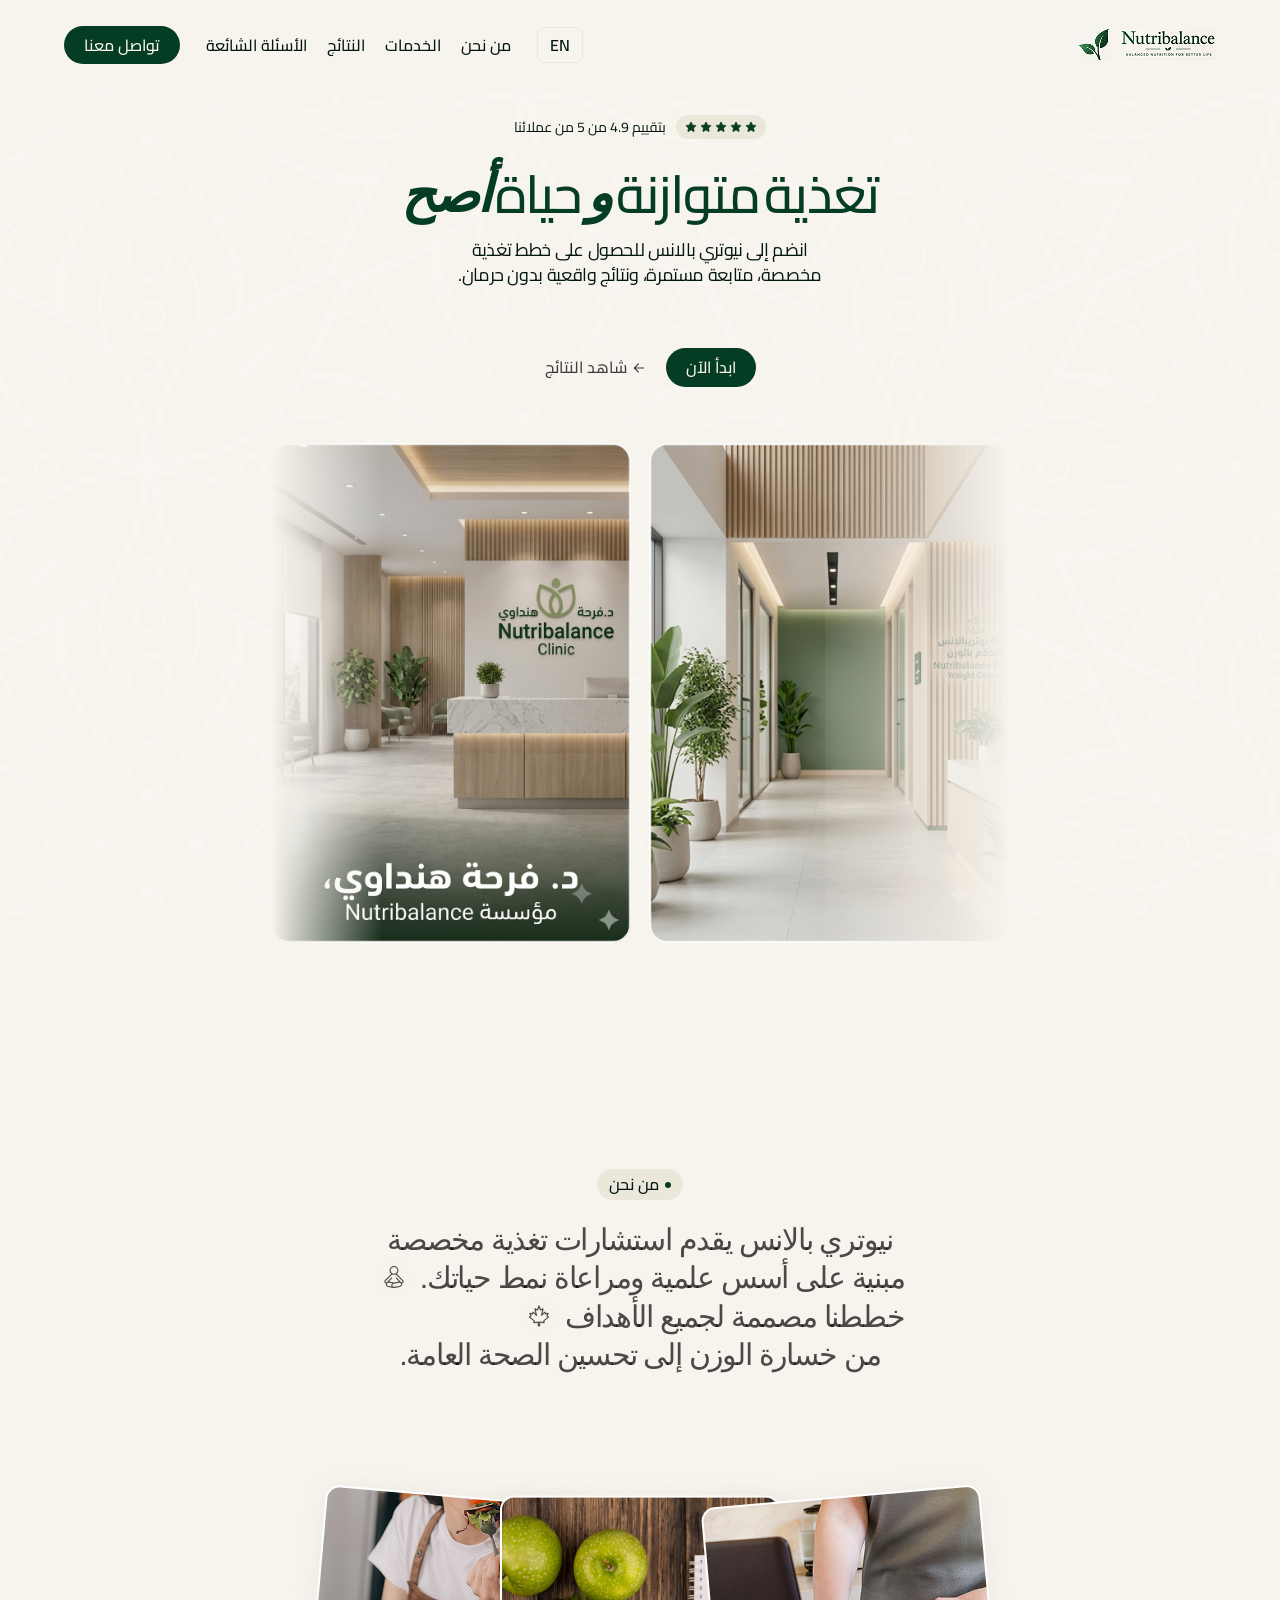
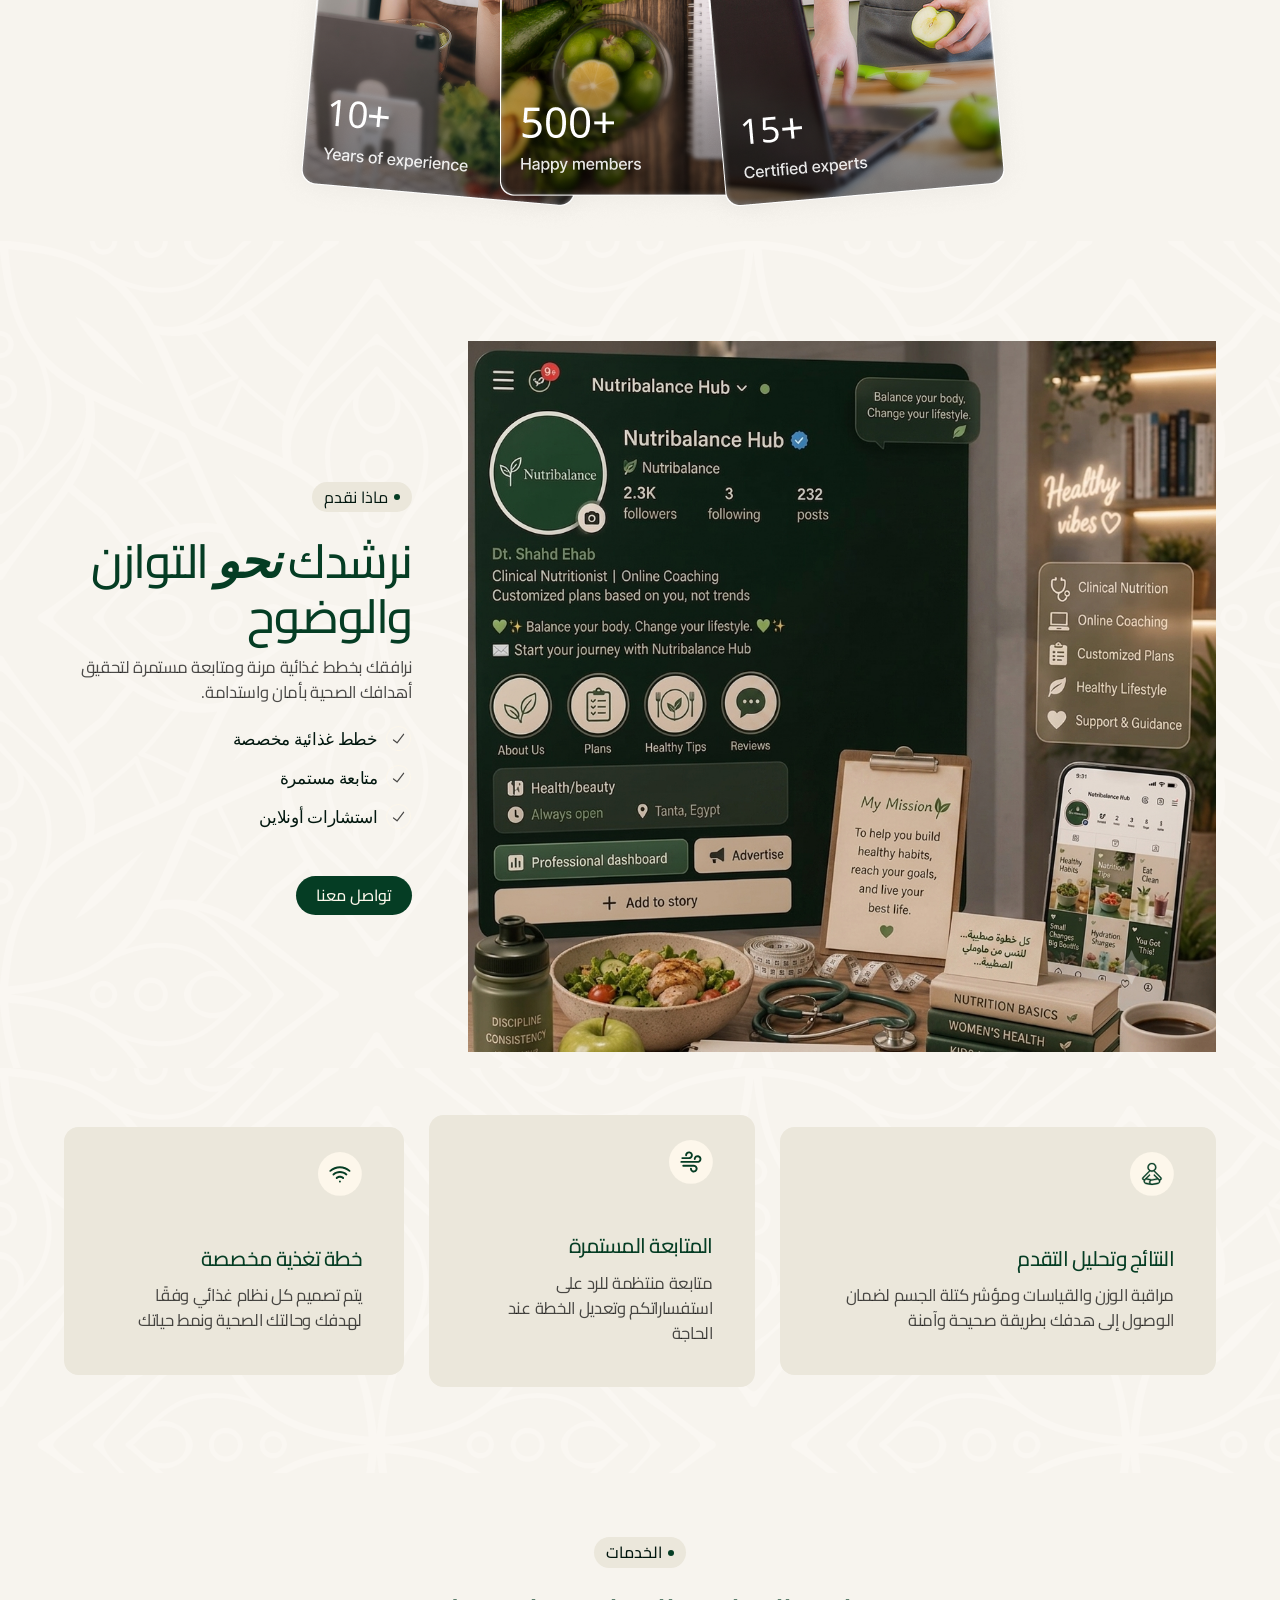
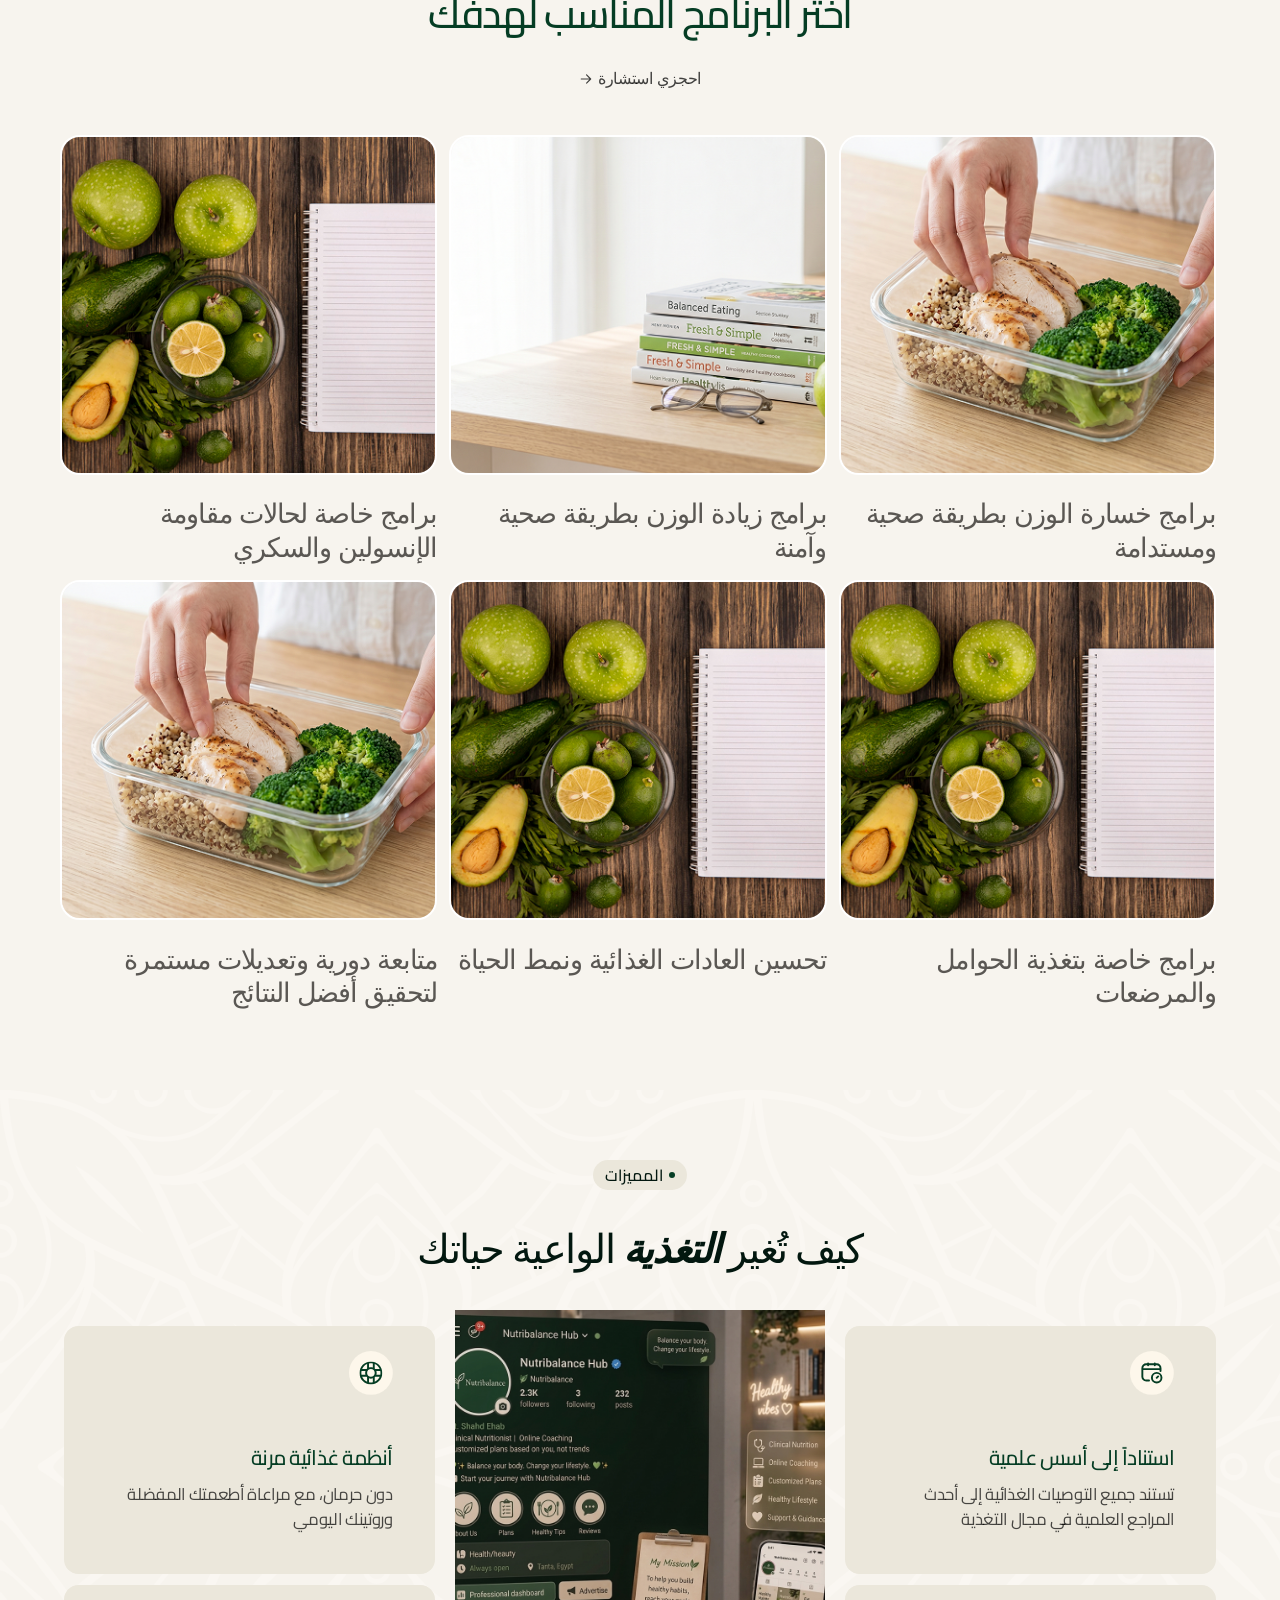
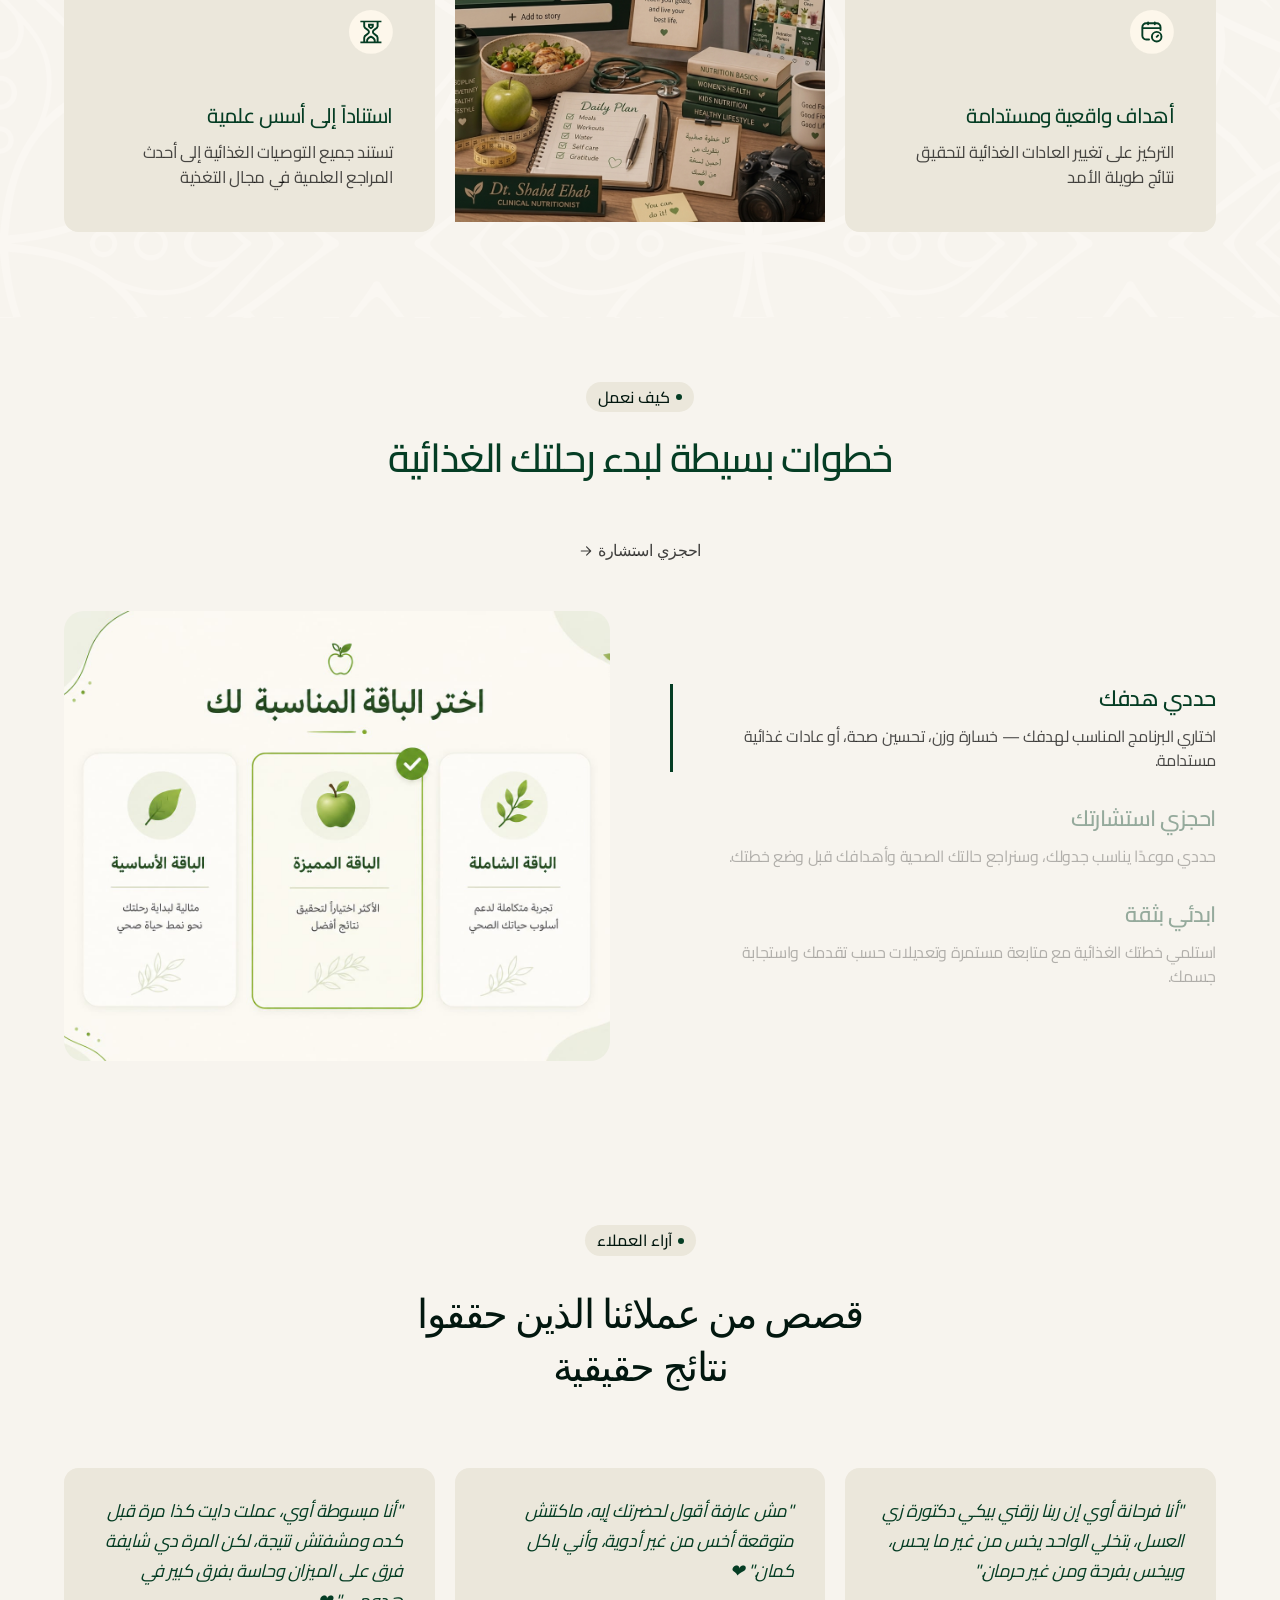
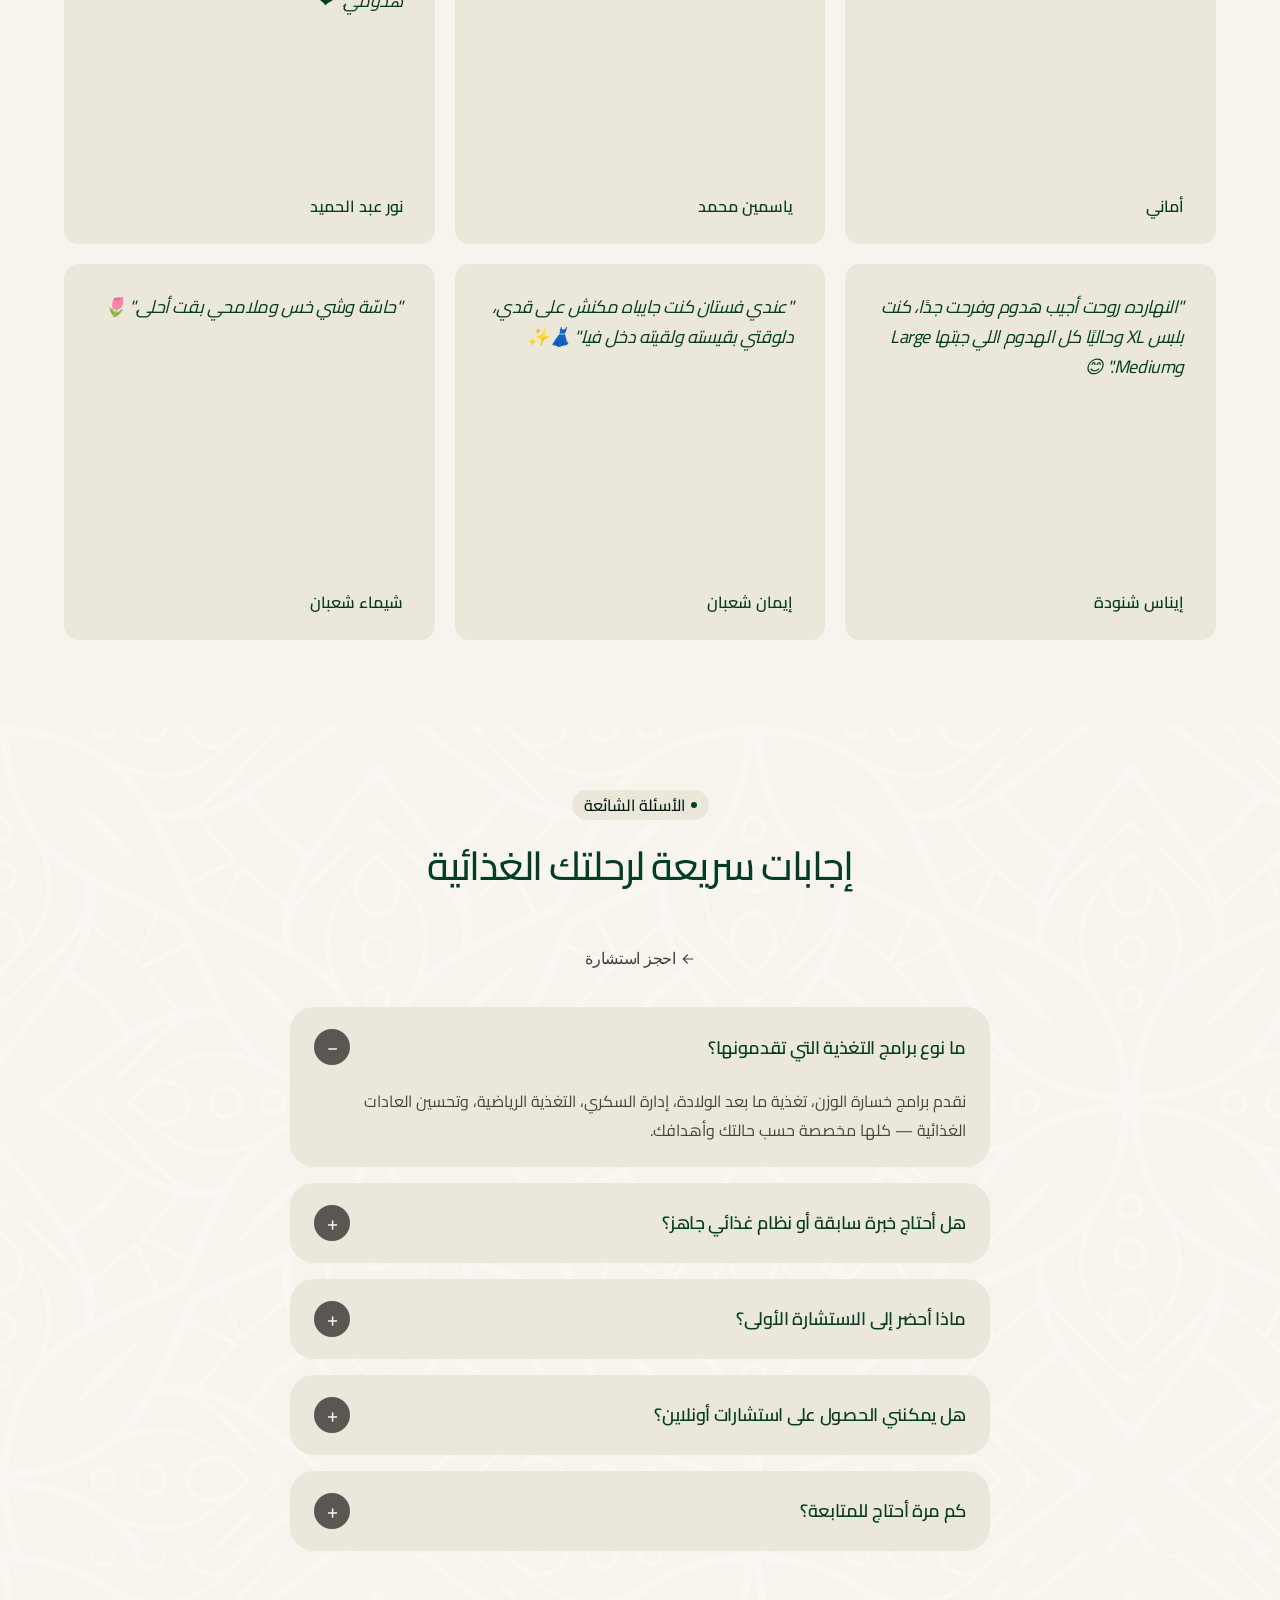
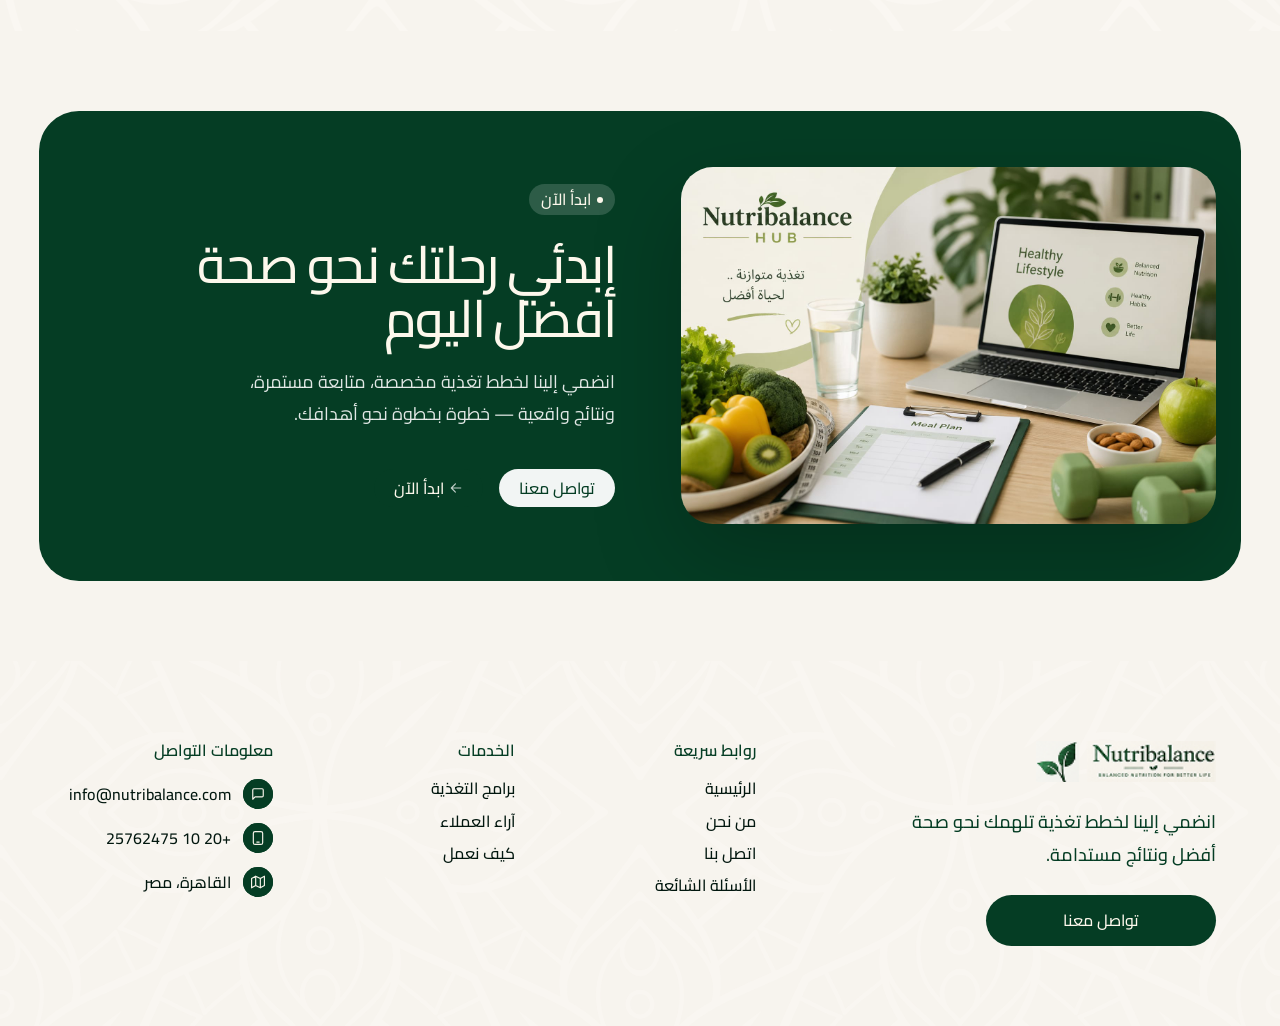
==== commit c72881a5: "chore: update the mobile number" ====
--- a/index.html
+++ b/index.html
@@ -81,13 +81,7 @@
               <li><a href="#faq">الأسئلة الشائعة</a></li>
             </ul>
           </nav>
-          <a
-            class="primary-button"
-            href="https://wa.me/201025734045"
-            target="_blank"
-            rel="noopener noreferrer"
-            >تواصل معنا</a
-          >
+          <a class="primary-button" href="https://wa.me/201025762475" target="_blank" rel="noopener noreferrer">تواصل معنا</a>
         </div>
       </div>
     </header>
@@ -170,21 +164,8 @@
           <span>من خسارة الوزن إلى تحسين الصحة العامة.</span>
         </div>
 
-        <div class="stats-cards rtl" data-dir="rtl">
-          <img
-            class="stats-wrapper-img"
-            src="assets/about-us/stats-card-wrapper.png"
-            alt="Stats cards"
-          />
-          <div class="stat-card card-1">
-            <img src="assets/about-us/01-card.png" alt="سنوات خبرة" />
-          </div>
-          <div class="stat-card card-2">
-            <img src="assets/about-us/02-card.png" alt="أعضاء سعداء" />
-          </div>
-          <div class="stat-card card-3">
-            <img src="assets/about-us/03-card.png" alt="خبراء معتمدون" />
-          </div>
+        <div class="stats-cards">
+          <img src="assets/about-us/stats-card-wrapper.png" alt="Stats cards" />
         </div>
       </div>
     </section>
@@ -229,13 +210,7 @@
             </li>
           </ul>
 
-          <a
-            class="primary-button"
-            href="https://wa.me/201025734045"
-            target="_blank"
-            rel="noopener noreferrer"
-            >تواصل معنا</a
-          >
+          <a class="primary-button" href="https://wa.me/201025762475" target="_blank" rel="noopener noreferrer">تواصل معنا</a>
         </div>
       </div>
 
@@ -282,14 +257,9 @@
           <span>الخدمات</span>
         </div>
 
-        <h2>برامج تغذية تناسب أهدافك ونمط حياتك</h2>
-
-        <a
-          class="cta-link"
-          href="https://wa.me/201025734045"
-          target="_blank"
-          rel="noopener noreferrer"
-        >
+        <h2>اختر البرنامج المناسب لهدفك</h2>
+
+        <a class="cta-link" href="https://wa.me/201025762475" target="_blank" rel="noopener noreferrer">
           <span>احجزي استشارة</span>
           <img src="assets/icons/arrow-right.svg" alt="احجزي استشارة" />
         </a>
@@ -298,138 +268,54 @@
           <li class="class-item">
             <div class="class-photo-wrapper">
               <img src="assets/classes/01.png" alt="Class" />
-              <div class="rating">
-                <img src="assets/icons/gray-star.svg" alt="Rate" />
-                <span>4.8/5</span>
-              </div>
             </div>
             <div class="class-content">
-              <h5>برنامج خسارة الوزن</h5>
-              <div class="state">
-                <div>
-                  <img src="assets/icons/user.svg" alt="Rate" />
-                  <span>238</span>
-                </div>
-                <div>
-                  <img src="assets/icons/time.svg" alt="Rate" />
-                  <span>120 دقائق</span>
-                </div>
-              </div>
+              <h5>برامج خسارة الوزن بطريقة صحية ومستدامة</h5>
             </div>
           </li>
 
           <li class="class-item">
             <div class="class-photo-wrapper">
               <img src="assets/classes/02.png" alt="Class" />
-              <div class="rating">
-                <img src="assets/icons/gray-star.svg" alt="Rate" />
-                <span>4.8/5</span>
-              </div>
             </div>
             <div class="class-content">
-              <h5>تغذية ما بعد الولادة</h5>
-              <div class="state">
-                <div>
-                  <img src="assets/icons/user.svg" alt="Rate" />
-                  <span>192</span>
-                </div>
-                <div>
-                  <img src="assets/icons/time.svg" alt="Rate" />
-                  <span>50 دقائق</span>
-                </div>
-              </div>
+              <h5>  برامج زيادة الوزن بطريقة صحية وآمنة</h5>
             </div>
           </li>
 
           <li class="class-item">
             <div class="class-photo-wrapper">
               <img src="assets/classes/03.png" alt="Class" />
-              <div class="rating">
-                <img src="assets/icons/gray-star.svg" alt="Rate" />
-                <span>4.8/5</span>
-              </div>
             </div>
             <div class="class-content">
-              <h5>إدارة السكري</h5>
-              <div class="state">
-                <div>
-                  <img src="assets/icons/user.svg" alt="Rate" />
-                  <span>450</span>
-                </div>
-                <div>
-                  <img src="assets/icons/time.svg" alt="Rate" />
-                  <span>55 دقائق</span>
-                </div>
-              </div>
+              <h5>  برامج خاصة لحالات مقاومة الإنسولين والسكري</h5>
             </div>
           </li>
 
           <li class="class-item">
             <div class="class-photo-wrapper">
               <img src="assets/classes/04.png" alt="Class" />
-              <div class="rating">
-                <img src="assets/icons/gray-star.svg" alt="Rate" />
-                <span>4.8/5</span>
-              </div>
             </div>
             <div class="class-content">
-              <h5>تغذية رياضية</h5>
-              <div class="state">
-                <div>
-                  <img src="assets/icons/user.svg" alt="Rate" />
-                  <span>312</span>
-                </div>
-                <div>
-                  <img src="assets/icons/time.svg" alt="Rate" />
-                  <span>40 دقائق</span>
-                </div>
-              </div>
+              <h5>  برامج خاصة بتغذية الحوامل والمرضعات</h5>
             </div>
           </li>
 
           <li class="class-item">
             <div class="class-photo-wrapper">
               <img src="assets/classes/05.png" alt="Class" />
-              <div class="rating">
-                <img src="assets/icons/gray-star.svg" alt="Rate" />
-                <span>4.8/5</span>
-              </div>
             </div>
             <div class="class-content">
-              <h5>تحسين العادات الغذائية</h5>
-              <div class="state">
-                <div>
-                  <img src="assets/icons/user.svg" alt="Rate" />
-                  <span>198</span>
-                </div>
-                <div>
-                  <img src="assets/icons/time.svg" alt="Rate" />
-                  <span>60 دقائق</span>
-                </div>
-              </div>
+              <h5>  تحسين العادات الغذائية ونمط الحياة</h5>
             </div>
           </li>
 
           <li class="class-item">
             <div class="class-photo-wrapper">
               <img src="assets/classes/06.png" alt="Class" />
-              <div class="rating">
-                <img src="assets/icons/gray-star.svg" alt="Rate" />
-                <span>4.8/5</span>
-              </div>
             </div>
             <div class="class-content">
-              <h5>برنامج شامل للعائلة</h5>
-              <div class="state">
-                <div>
-                  <img src="assets/icons/user.svg" alt="Rate" />
-                  <span>290</span>
-                </div>
-                <div>
-                  <img src="assets/icons/time.svg" alt="Rate" />
-                  <span>45 دقائق</span>
-                </div>
-              </div>
+              <h5>  متابعة دورية وتعديلات مستمرة لتحقيق أفضل النتائج</h5>
             </div>
           </li>
         </ul>
@@ -445,9 +331,7 @@
           <span>المميزات</span>
         </div>
 
-        <h2>
-          كيف تُغير <span class="italic-lora">التغذية</span> الواعية حياتك
-        </h2>
+        <h2>كيف تُغير <span class="italic-lora">التغذية</span> الواعية حياتك</h2>
 
         <div class="benefits-grid">
           <ul>
@@ -517,12 +401,7 @@
 
         <h2>خطوات بسيطة لبدء رحلتك الغذائية</h2>
 
-        <a
-          class="cta-link"
-          href="https://wa.me/201025734045"
-          target="_blank"
-          rel="noopener noreferrer"
-        >
+        <a class="cta-link" href="https://wa.me/201025762475" target="_blank" rel="noopener noreferrer">
           <span>احجزي استشارة</span>
           <img src="assets/icons/arrow-right.svg" alt="احجزي استشارة" />
         </a>
@@ -532,15 +411,15 @@
             <div class="step-item active" data-step="1">
               <div class="step-number">حددي هدفك</div>
               <p>
-                اختاري البرنامج المناسب لهدفك — خسارة وزن، تحسين صحة، أو عادات
-                غذائية مستدامة.
+                اختاري البرنامج المناسب لهدفك — خسارة وزن، تحسين صحة، أو
+                عادات غذائية مستدامة.
               </p>
             </div>
             <div class="step-item" data-step="2">
               <div class="step-number">احجزي استشارتك</div>
               <p>
-                حددي موعدًا يناسب جدولك، وسنراجع حالتك الصحية وأهدافك قبل وضع
-                خطتك.
+                حددي موعدًا يناسب جدولك، وسنراجع حالتك الصحية وأهدافك قبل
+                وضع خطتك.
               </p>
             </div>
             <div class="step-item" data-step="3">
@@ -671,12 +550,7 @@
 
         <h2>إجابات سريعة لرحلتك الغذائية</h2>
 
-        <a
-          class="cta-link"
-          href="https://wa.me/201025734045"
-          target="_blank"
-          rel="noopener noreferrer"
-        >
+        <a class="cta-link" href="https://wa.me/201025762475" target="_blank" rel="noopener noreferrer">
           <img src="assets/icons/arrow-right.svg" alt="احجزي استشارة" />
           <span>احجز استشارة</span>
         </a>
@@ -684,16 +558,14 @@
         <ul class="faq-list">
           <li class="faq-item active">
             <button class="faq-header" type="button">
-              <span class="faq-question"
-                >ما نوع برامج التغذية التي تقدمونها؟</span
-              >
+              <span class="faq-question">ما نوع برامج التغذية التي تقدمونها؟</span>
               <span class="faq-toggle"><span class="toggle-icon">−</span></span>
             </button>
             <div class="faq-answer">
               <p>
                 نقدم برامج خسارة الوزن، تغذية ما بعد الولادة، إدارة السكري،
-                التغذية الرياضية، وتحسين العادات الغذائية — كلها مخصصة حسب حالتك
-                وأهدافك.
+                التغذية الرياضية، وتحسين العادات الغذائية — كلها مخصصة
+                حسب حالتك وأهدافك.
               </p>
             </div>
           </li>
@@ -707,8 +579,8 @@
             </button>
             <div class="faq-answer">
               <p>
-                لا. نبدأ بتقييم شامل لعاداتك وأهدافك، ثم نضع خطة مناسبة لمستواك
-                مع متابعة خطوة بخطوة.
+                لا. نبدأ بتقييم شامل لعاداتك وأهدافك، ثم نضع خطة مناسبة
+                لمستواك مع متابعة خطوة بخطوة.
               </p>
             </div>
           </li>
@@ -735,8 +607,8 @@
             </button>
             <div class="faq-answer">
               <p>
-                نعم، نوفر استشارات ومتابعة عبر الإنترنت مع خطط غذائية واضحة
-                يمكنك تنفيذها من أي مكان.
+                نعم، نوفر استشارات ومتابعة عبر الإنترنت مع خطط غذائية
+                واضحة يمكنك تنفيذها من أي مكان.
               </p>
             </div>
           </li>
@@ -780,13 +652,7 @@
             </p>
 
             <div class="buttons-wrapper">
-              <a
-                class="secondary-button"
-                href="https://wa.me/201025734045"
-                target="_blank"
-                rel="noopener noreferrer"
-                >تواصل معنا</a
-              >
+              <a class="secondary-button" href="https://wa.me/201025762475" target="_blank" rel="noopener noreferrer">تواصل معنا</a>
               <a class="primary-button" href="#classes">
                 <img src="assets/icons/arrow-right.svg" alt="ابدئي الآن" />
                 <span>ابدأ الآن</span>
@@ -805,13 +671,7 @@
           <div class="footer-brand">
             <img src="assets/logo.png" alt="Nutribalance Logo" />
             <p>انضمي إلينا لخطط تغذية تلهمك نحو صحة أفضل ونتائج مستدامة.</p>
-            <a
-              class="primary-button"
-              href="https://wa.me/201025734045"
-              target="_blank"
-              rel="noopener noreferrer"
-              >تواصل معنا</a
-            >
+            <a class="primary-button" href="https://wa.me/201025762475" target="_blank" rel="noopener noreferrer">تواصل معنا</a>
           </div>
         </div>
 
@@ -821,14 +681,7 @@
             <ul>
               <li><a href="index.html">الرئيسية</a></li>
               <li><a href="#about-us">من نحن</a></li>
-              <li>
-                <a
-                  href="https://wa.me/201025734045"
-                  target="_blank"
-                  rel="noopener noreferrer"
-                  >اتصل بنا</a
-                >
-              </li>
+              <li><a href="https://wa.me/201025762475" target="_blank" rel="noopener noreferrer">اتصل بنا</a></li>
               <li><a href="#faq">الأسئلة الشائعة</a></li>
             </ul>
           </div>
@@ -855,7 +708,7 @@
                 <span class="footer-icon">
                   <img src="assets/footer/phone.svg" alt="Phone" />
                 </span>
-                <a href="tel:+201025734045">+20 102 573 4045</a>
+                <a href="tel:+201025762475">+20 10 25762475</a>
               </li>
               <li>
                 <span class="footer-icon">
@@ -874,7 +727,6 @@
       ↑
     </button>
 
-    <script src="js/cards.js"></script>
     <script src="js/how-it-works.js"></script>
     <script src="js/mobile-menu.js"></script>
   </body>
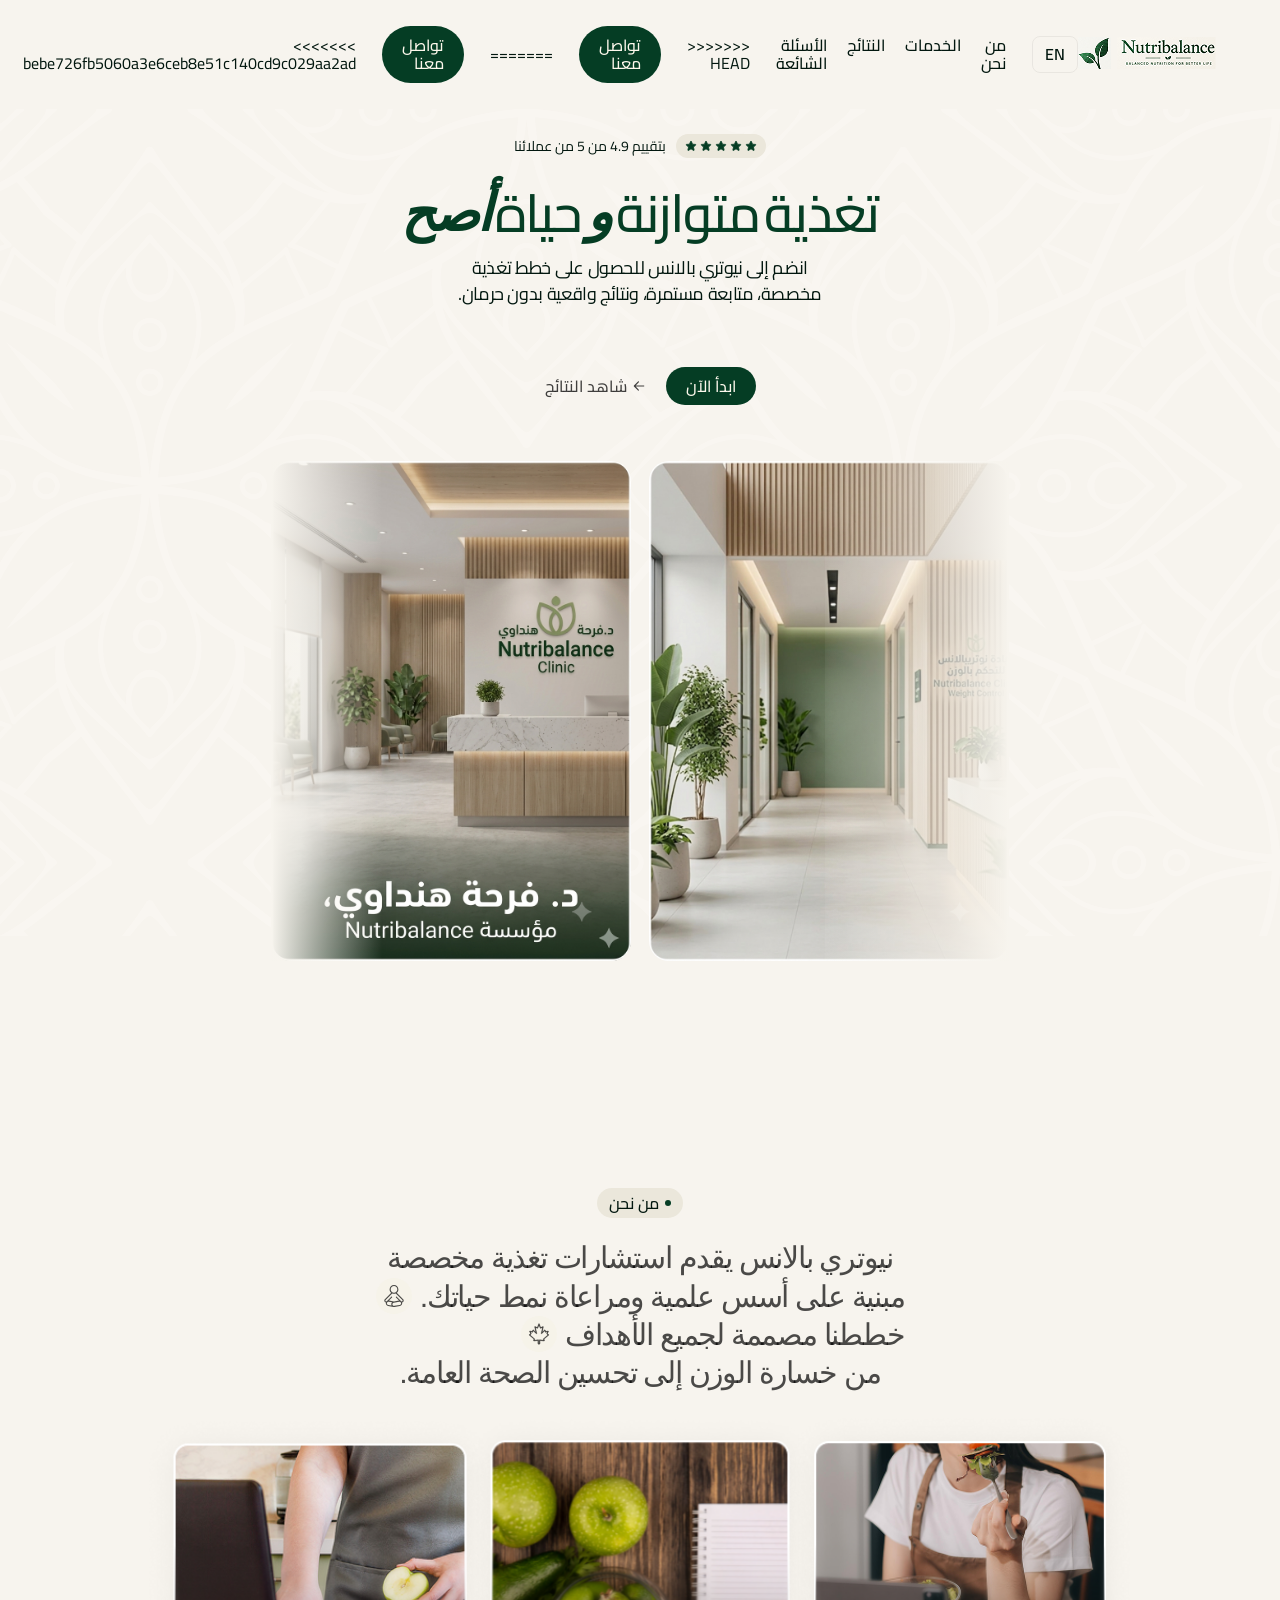
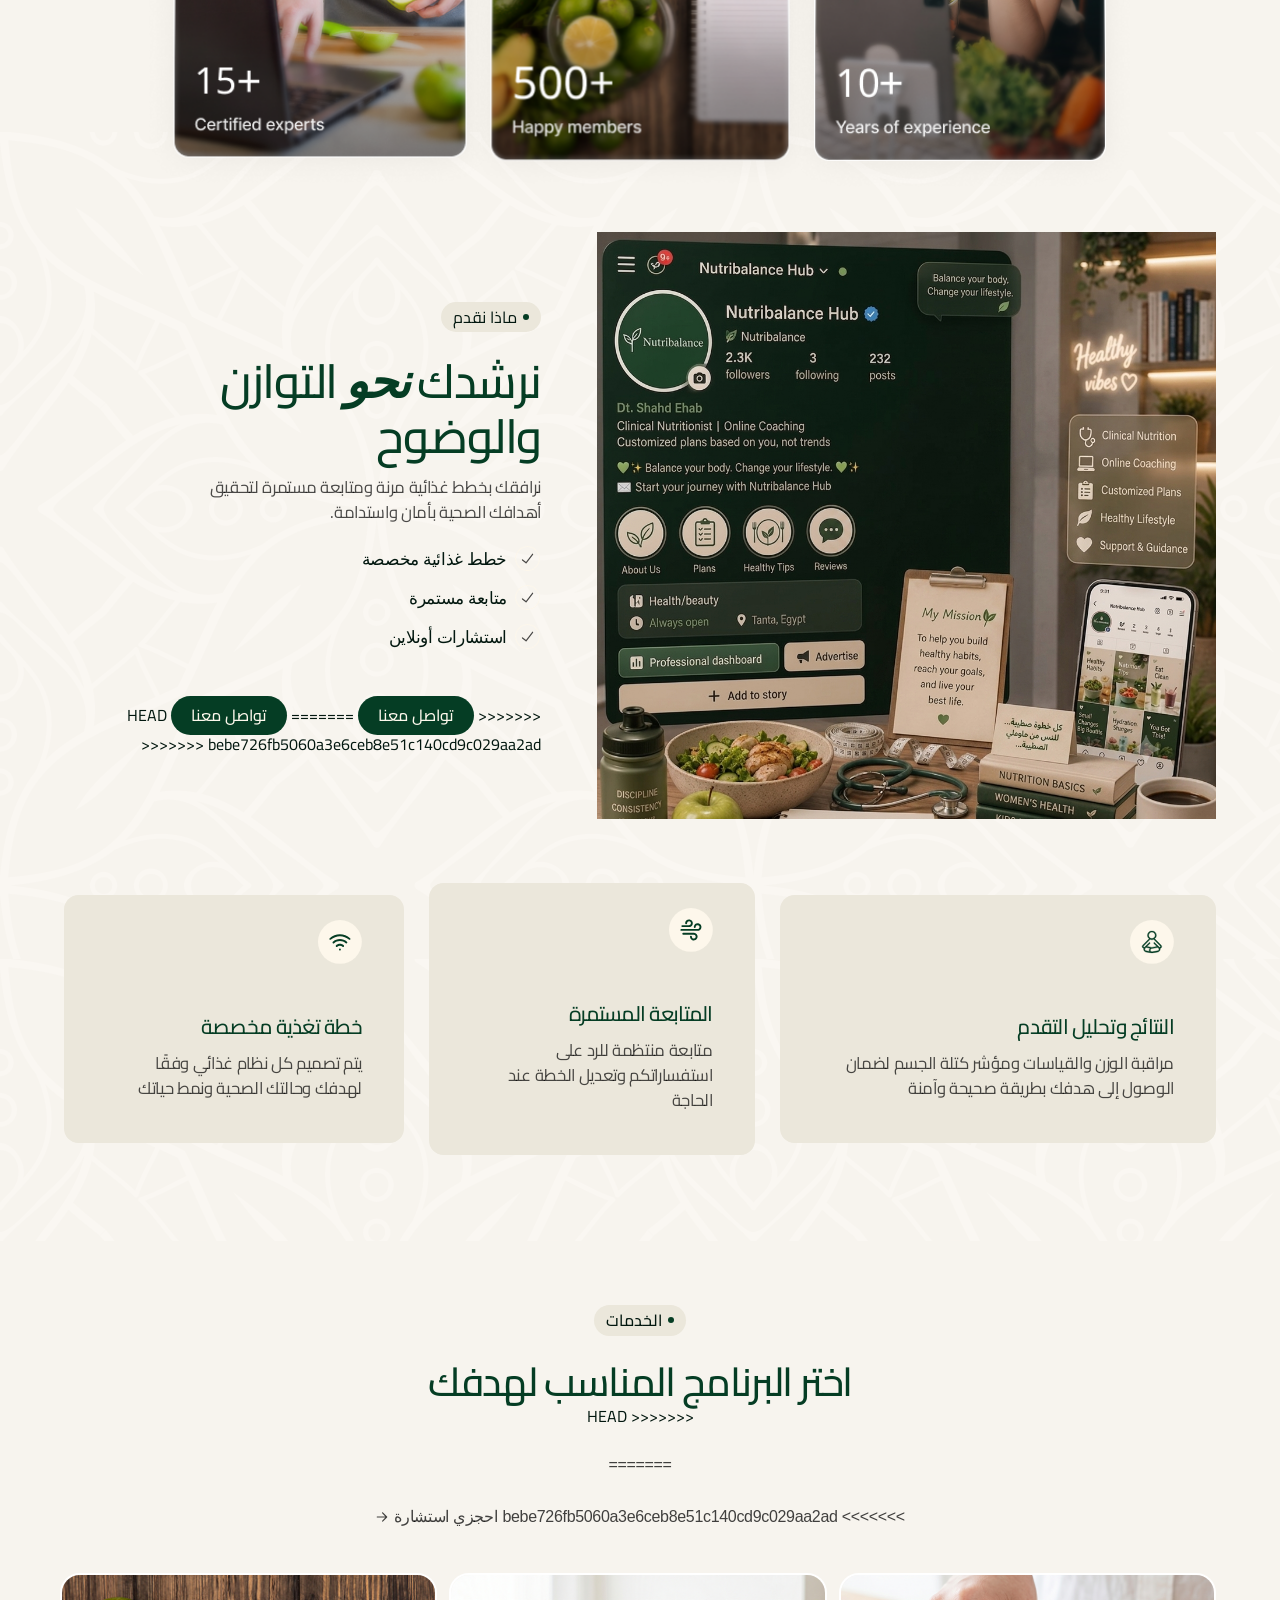
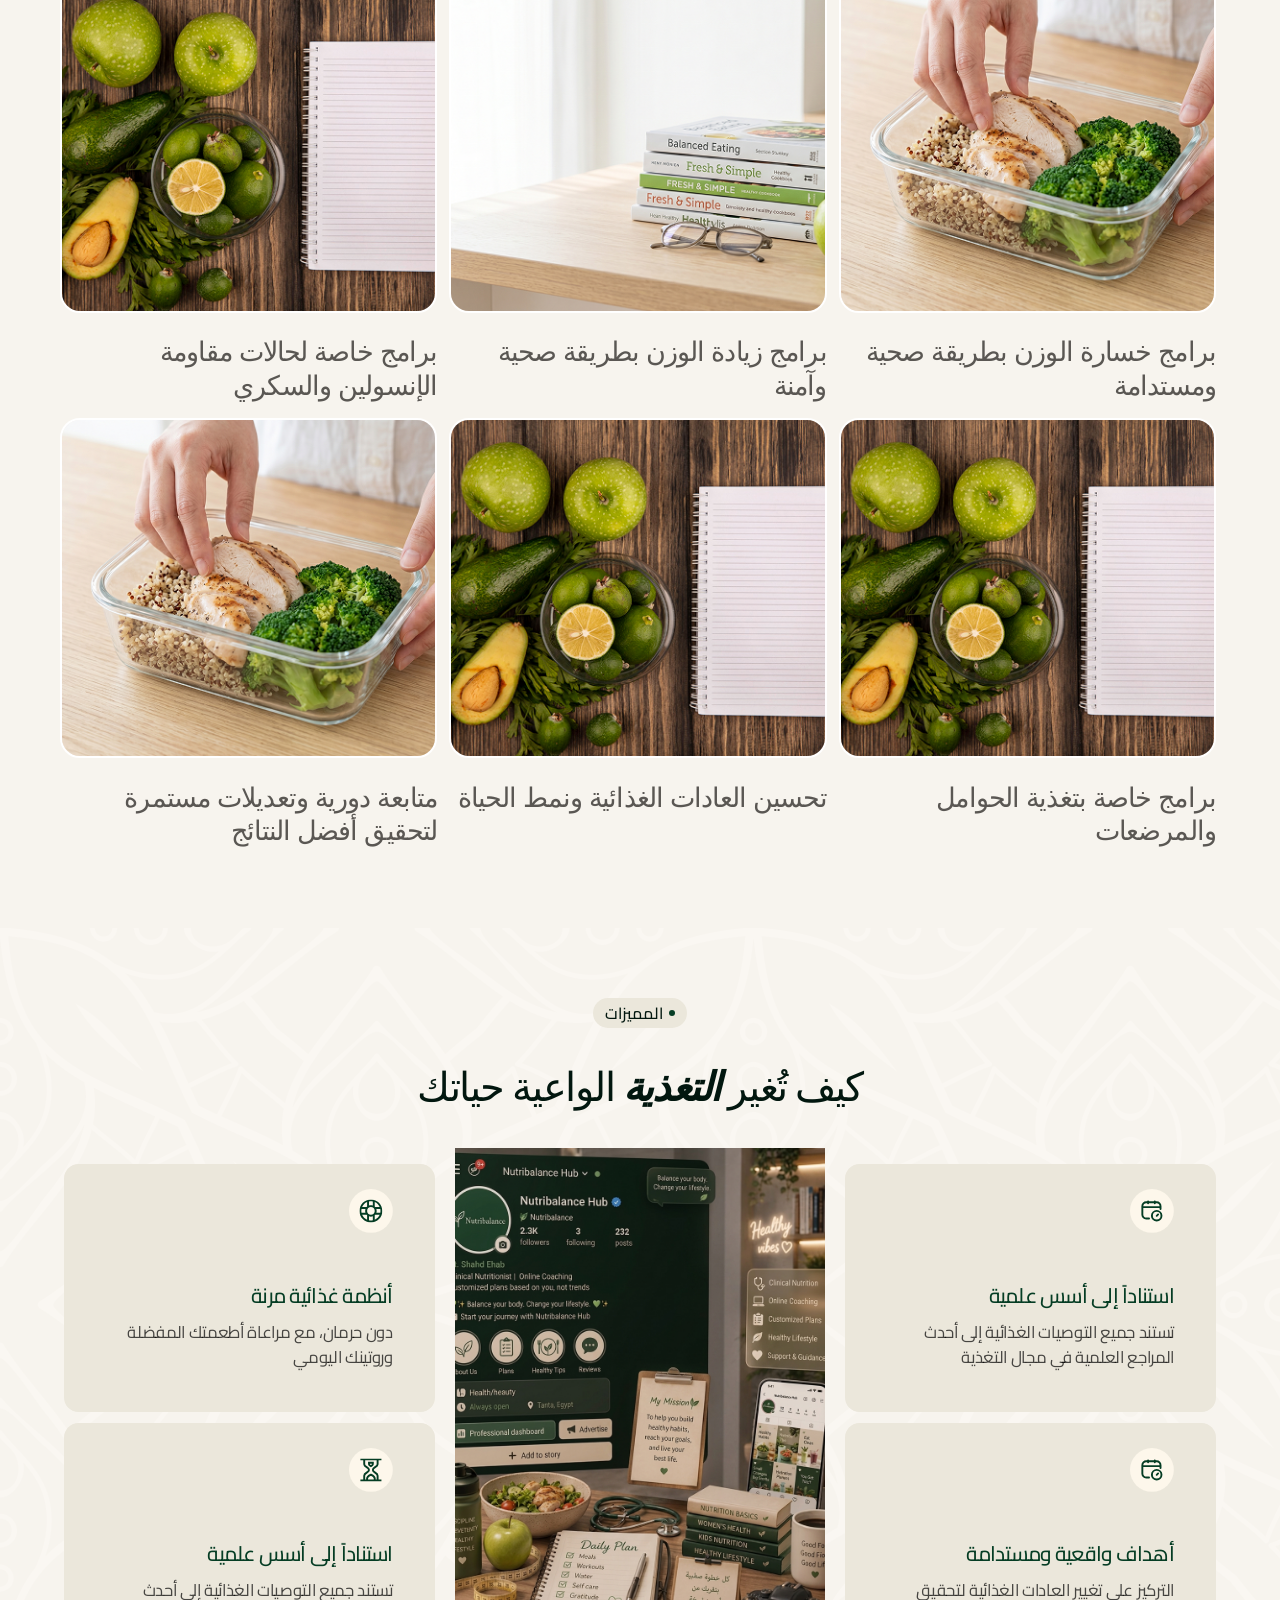
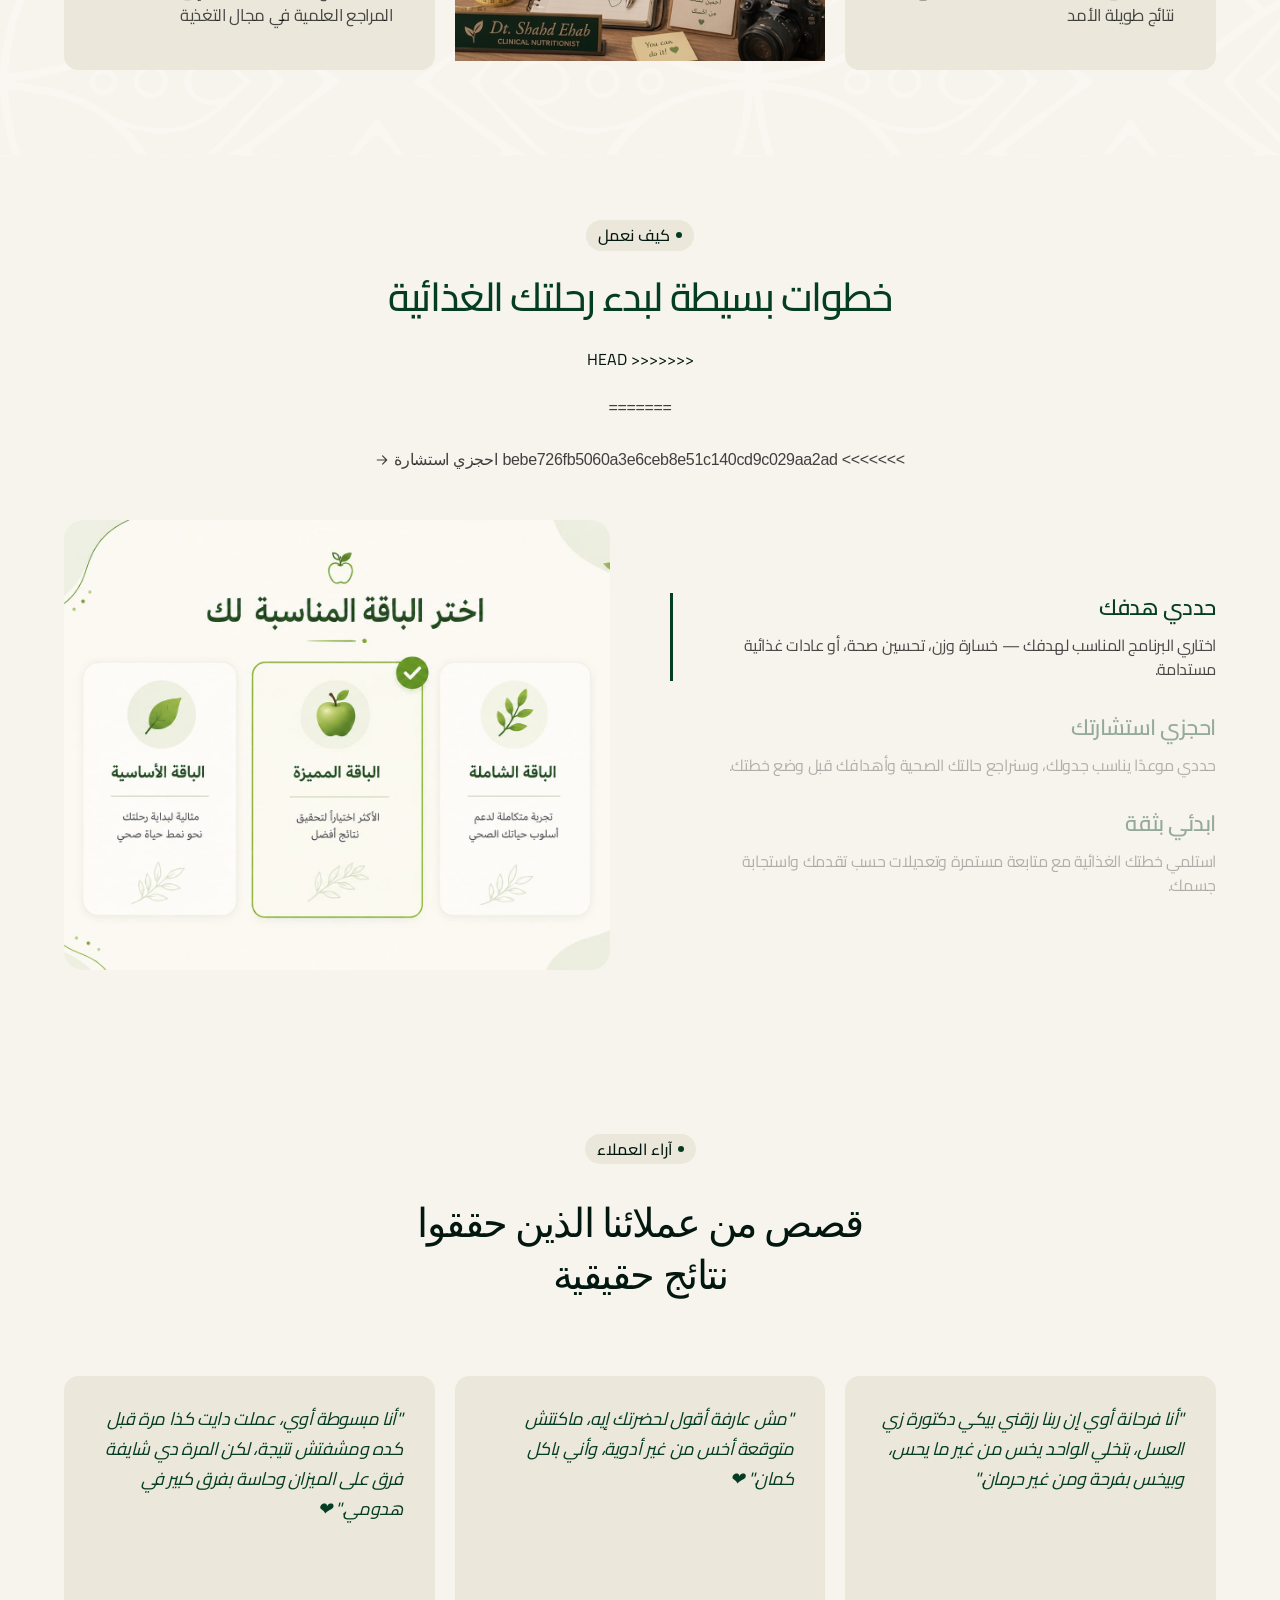
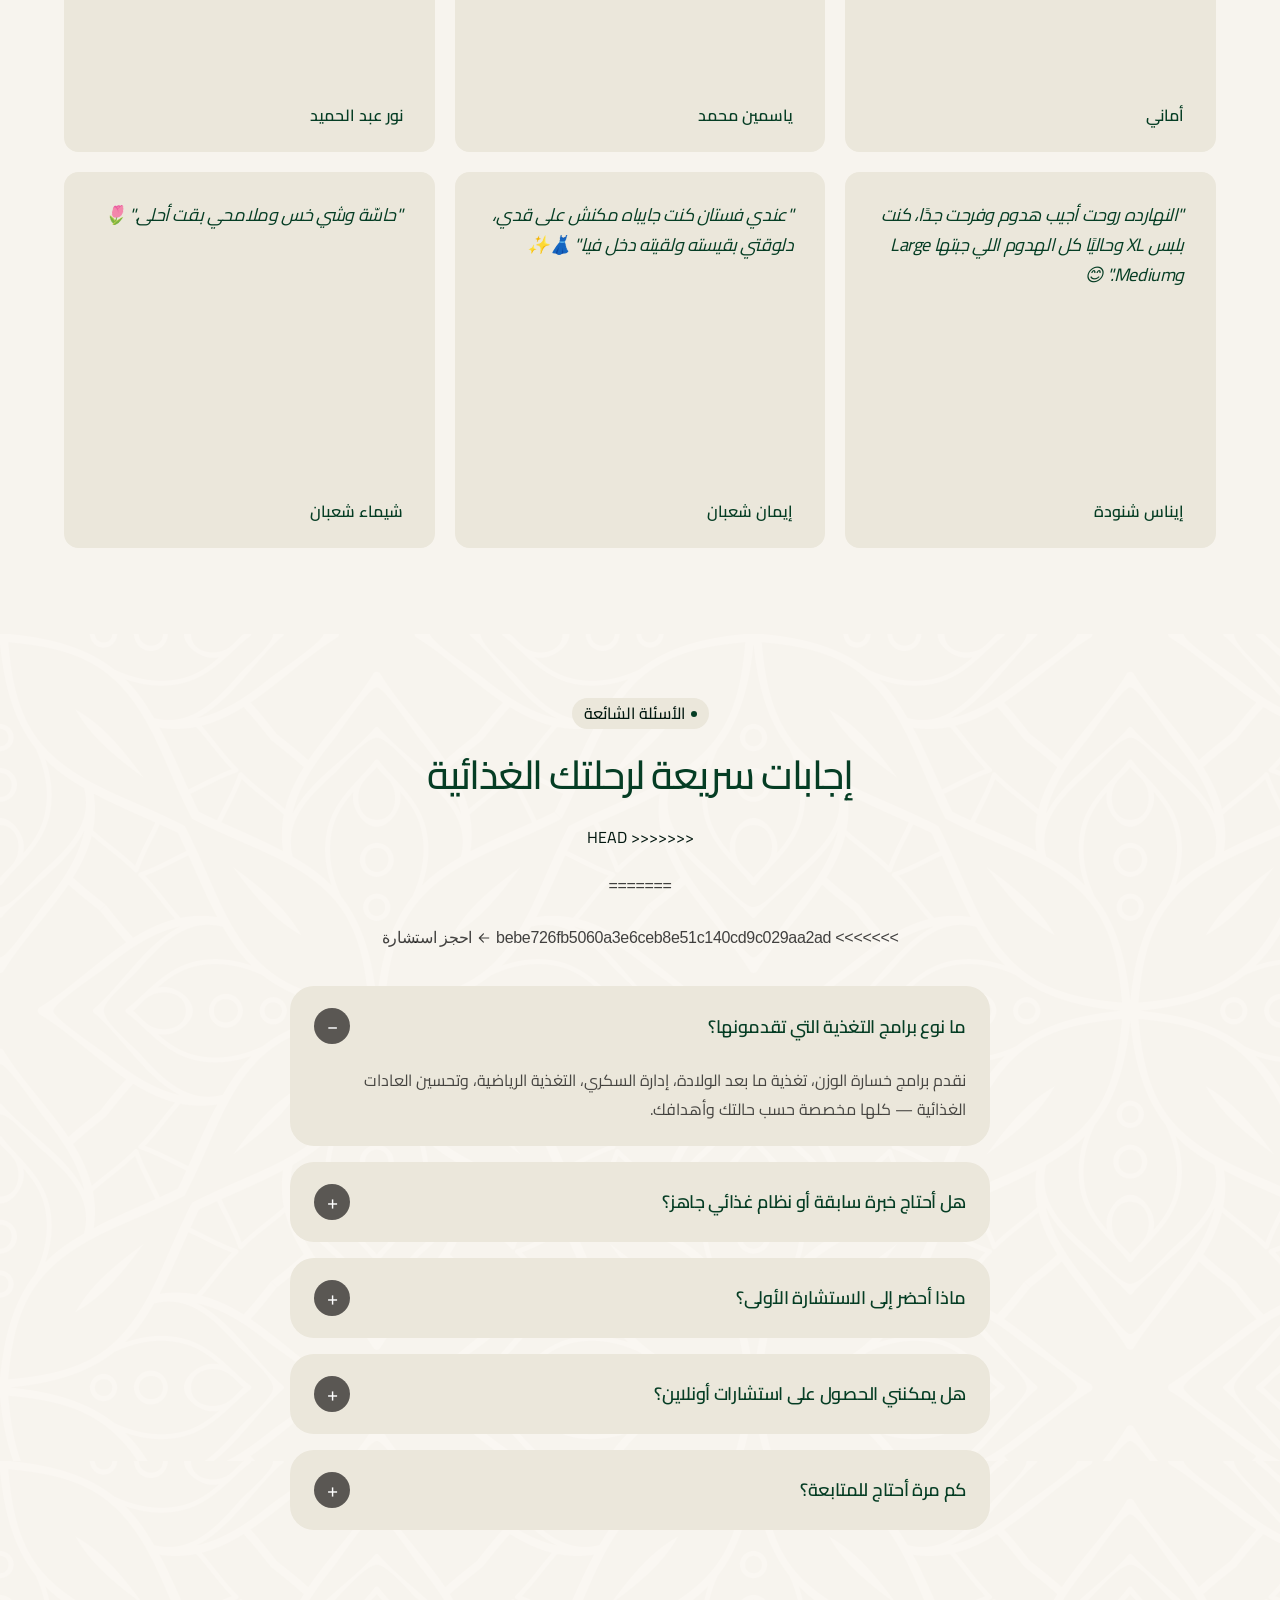
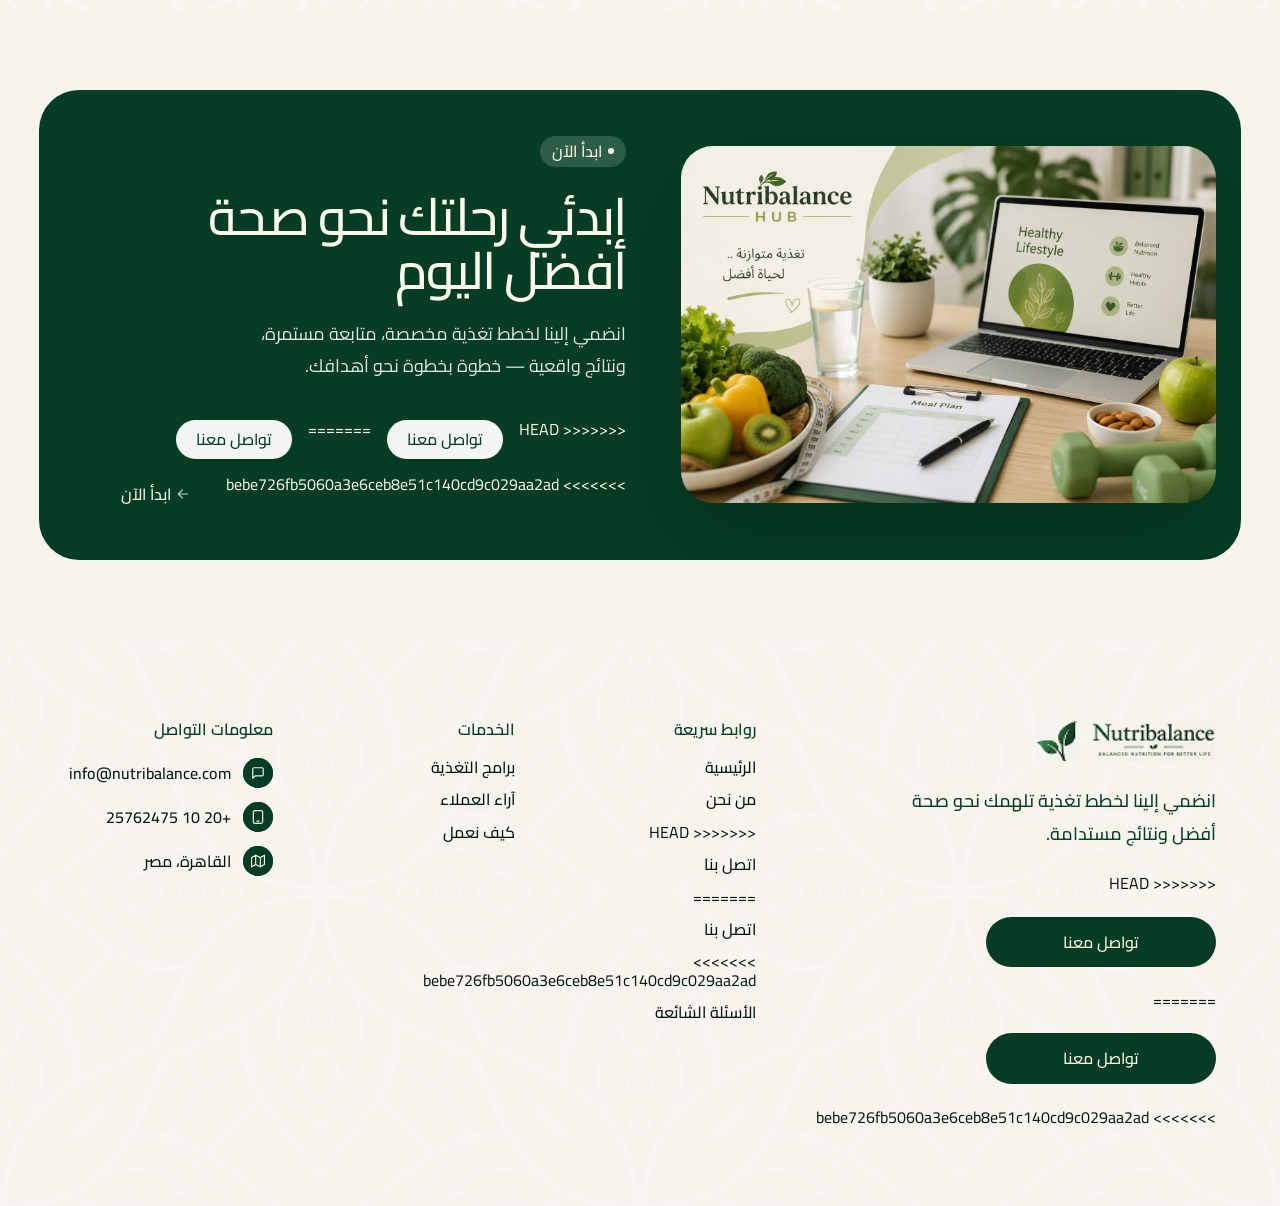
==== commit f61ac5e7: "chore: update the mobile number, merge with main" ====
--- a/index.html
+++ b/index.html
@@ -81,7 +81,17 @@
               <li><a href="#faq">الأسئلة الشائعة</a></li>
             </ul>
           </nav>
+<<<<<<< HEAD
           <a class="primary-button" href="https://wa.me/201025762475" target="_blank" rel="noopener noreferrer">تواصل معنا</a>
+=======
+          <a
+            class="primary-button"
+            href="https://wa.me/201025734045"
+            target="_blank"
+            rel="noopener noreferrer"
+            >تواصل معنا</a
+          >
+>>>>>>> bebe726fb5060a3e6ceb8e51c140cd9c029aa2ad
         </div>
       </div>
     </header>
@@ -164,8 +174,21 @@
           <span>من خسارة الوزن إلى تحسين الصحة العامة.</span>
         </div>
 
-        <div class="stats-cards">
-          <img src="assets/about-us/stats-card-wrapper.png" alt="Stats cards" />
+        <div class="stats-cards rtl" data-dir="rtl">
+          <img
+            class="stats-wrapper-img"
+            src="assets/about-us/stats-card-wrapper.png"
+            alt="Stats cards"
+          />
+          <div class="stat-card card-1">
+            <img src="assets/about-us/01-card.png" alt="سنوات خبرة" />
+          </div>
+          <div class="stat-card card-2">
+            <img src="assets/about-us/02-card.png" alt="أعضاء سعداء" />
+          </div>
+          <div class="stat-card card-3">
+            <img src="assets/about-us/03-card.png" alt="خبراء معتمدون" />
+          </div>
         </div>
       </div>
     </section>
@@ -210,7 +233,17 @@
             </li>
           </ul>
 
+<<<<<<< HEAD
           <a class="primary-button" href="https://wa.me/201025762475" target="_blank" rel="noopener noreferrer">تواصل معنا</a>
+=======
+          <a
+            class="primary-button"
+            href="https://wa.me/201025734045"
+            target="_blank"
+            rel="noopener noreferrer"
+            >تواصل معنا</a
+          >
+>>>>>>> bebe726fb5060a3e6ceb8e51c140cd9c029aa2ad
         </div>
       </div>
 
@@ -259,7 +292,16 @@
 
         <h2>اختر البرنامج المناسب لهدفك</h2>
 
+<<<<<<< HEAD
         <a class="cta-link" href="https://wa.me/201025762475" target="_blank" rel="noopener noreferrer">
+=======
+        <a
+          class="cta-link"
+          href="https://wa.me/201025734045"
+          target="_blank"
+          rel="noopener noreferrer"
+        >
+>>>>>>> bebe726fb5060a3e6ceb8e51c140cd9c029aa2ad
           <span>احجزي استشارة</span>
           <img src="assets/icons/arrow-right.svg" alt="احجزي استشارة" />
         </a>
@@ -331,7 +373,9 @@
           <span>المميزات</span>
         </div>
 
-        <h2>كيف تُغير <span class="italic-lora">التغذية</span> الواعية حياتك</h2>
+        <h2>
+          كيف تُغير <span class="italic-lora">التغذية</span> الواعية حياتك
+        </h2>
 
         <div class="benefits-grid">
           <ul>
@@ -401,7 +445,16 @@
 
         <h2>خطوات بسيطة لبدء رحلتك الغذائية</h2>
 
+<<<<<<< HEAD
         <a class="cta-link" href="https://wa.me/201025762475" target="_blank" rel="noopener noreferrer">
+=======
+        <a
+          class="cta-link"
+          href="https://wa.me/201025734045"
+          target="_blank"
+          rel="noopener noreferrer"
+        >
+>>>>>>> bebe726fb5060a3e6ceb8e51c140cd9c029aa2ad
           <span>احجزي استشارة</span>
           <img src="assets/icons/arrow-right.svg" alt="احجزي استشارة" />
         </a>
@@ -411,15 +464,15 @@
             <div class="step-item active" data-step="1">
               <div class="step-number">حددي هدفك</div>
               <p>
-                اختاري البرنامج المناسب لهدفك — خسارة وزن، تحسين صحة، أو
-                عادات غذائية مستدامة.
+                اختاري البرنامج المناسب لهدفك — خسارة وزن، تحسين صحة، أو عادات
+                غذائية مستدامة.
               </p>
             </div>
             <div class="step-item" data-step="2">
               <div class="step-number">احجزي استشارتك</div>
               <p>
-                حددي موعدًا يناسب جدولك، وسنراجع حالتك الصحية وأهدافك قبل
-                وضع خطتك.
+                حددي موعدًا يناسب جدولك، وسنراجع حالتك الصحية وأهدافك قبل وضع
+                خطتك.
               </p>
             </div>
             <div class="step-item" data-step="3">
@@ -550,7 +603,16 @@
 
         <h2>إجابات سريعة لرحلتك الغذائية</h2>
 
+<<<<<<< HEAD
         <a class="cta-link" href="https://wa.me/201025762475" target="_blank" rel="noopener noreferrer">
+=======
+        <a
+          class="cta-link"
+          href="https://wa.me/201025734045"
+          target="_blank"
+          rel="noopener noreferrer"
+        >
+>>>>>>> bebe726fb5060a3e6ceb8e51c140cd9c029aa2ad
           <img src="assets/icons/arrow-right.svg" alt="احجزي استشارة" />
           <span>احجز استشارة</span>
         </a>
@@ -558,14 +620,16 @@
         <ul class="faq-list">
           <li class="faq-item active">
             <button class="faq-header" type="button">
-              <span class="faq-question">ما نوع برامج التغذية التي تقدمونها؟</span>
+              <span class="faq-question"
+                >ما نوع برامج التغذية التي تقدمونها؟</span
+              >
               <span class="faq-toggle"><span class="toggle-icon">−</span></span>
             </button>
             <div class="faq-answer">
               <p>
                 نقدم برامج خسارة الوزن، تغذية ما بعد الولادة، إدارة السكري،
-                التغذية الرياضية، وتحسين العادات الغذائية — كلها مخصصة
-                حسب حالتك وأهدافك.
+                التغذية الرياضية، وتحسين العادات الغذائية — كلها مخصصة حسب حالتك
+                وأهدافك.
               </p>
             </div>
           </li>
@@ -579,8 +643,8 @@
             </button>
             <div class="faq-answer">
               <p>
-                لا. نبدأ بتقييم شامل لعاداتك وأهدافك، ثم نضع خطة مناسبة
-                لمستواك مع متابعة خطوة بخطوة.
+                لا. نبدأ بتقييم شامل لعاداتك وأهدافك، ثم نضع خطة مناسبة لمستواك
+                مع متابعة خطوة بخطوة.
               </p>
             </div>
           </li>
@@ -607,8 +671,8 @@
             </button>
             <div class="faq-answer">
               <p>
-                نعم، نوفر استشارات ومتابعة عبر الإنترنت مع خطط غذائية
-                واضحة يمكنك تنفيذها من أي مكان.
+                نعم، نوفر استشارات ومتابعة عبر الإنترنت مع خطط غذائية واضحة
+                يمكنك تنفيذها من أي مكان.
               </p>
             </div>
           </li>
@@ -652,7 +716,17 @@
             </p>
 
             <div class="buttons-wrapper">
+<<<<<<< HEAD
               <a class="secondary-button" href="https://wa.me/201025762475" target="_blank" rel="noopener noreferrer">تواصل معنا</a>
+=======
+              <a
+                class="secondary-button"
+                href="https://wa.me/201025734045"
+                target="_blank"
+                rel="noopener noreferrer"
+                >تواصل معنا</a
+              >
+>>>>>>> bebe726fb5060a3e6ceb8e51c140cd9c029aa2ad
               <a class="primary-button" href="#classes">
                 <img src="assets/icons/arrow-right.svg" alt="ابدئي الآن" />
                 <span>ابدأ الآن</span>
@@ -671,7 +745,17 @@
           <div class="footer-brand">
             <img src="assets/logo.png" alt="Nutribalance Logo" />
             <p>انضمي إلينا لخطط تغذية تلهمك نحو صحة أفضل ونتائج مستدامة.</p>
+<<<<<<< HEAD
             <a class="primary-button" href="https://wa.me/201025762475" target="_blank" rel="noopener noreferrer">تواصل معنا</a>
+=======
+            <a
+              class="primary-button"
+              href="https://wa.me/201025734045"
+              target="_blank"
+              rel="noopener noreferrer"
+              >تواصل معنا</a
+            >
+>>>>>>> bebe726fb5060a3e6ceb8e51c140cd9c029aa2ad
           </div>
         </div>
 
@@ -681,7 +765,18 @@
             <ul>
               <li><a href="index.html">الرئيسية</a></li>
               <li><a href="#about-us">من نحن</a></li>
+<<<<<<< HEAD
               <li><a href="https://wa.me/201025762475" target="_blank" rel="noopener noreferrer">اتصل بنا</a></li>
+=======
+              <li>
+                <a
+                  href="https://wa.me/201025734045"
+                  target="_blank"
+                  rel="noopener noreferrer"
+                  >اتصل بنا</a
+                >
+              </li>
+>>>>>>> bebe726fb5060a3e6ceb8e51c140cd9c029aa2ad
               <li><a href="#faq">الأسئلة الشائعة</a></li>
             </ul>
           </div>
@@ -727,6 +822,7 @@
       ↑
     </button>
 
+    <script src="js/cards.js"></script>
     <script src="js/how-it-works.js"></script>
     <script src="js/mobile-menu.js"></script>
   </body>
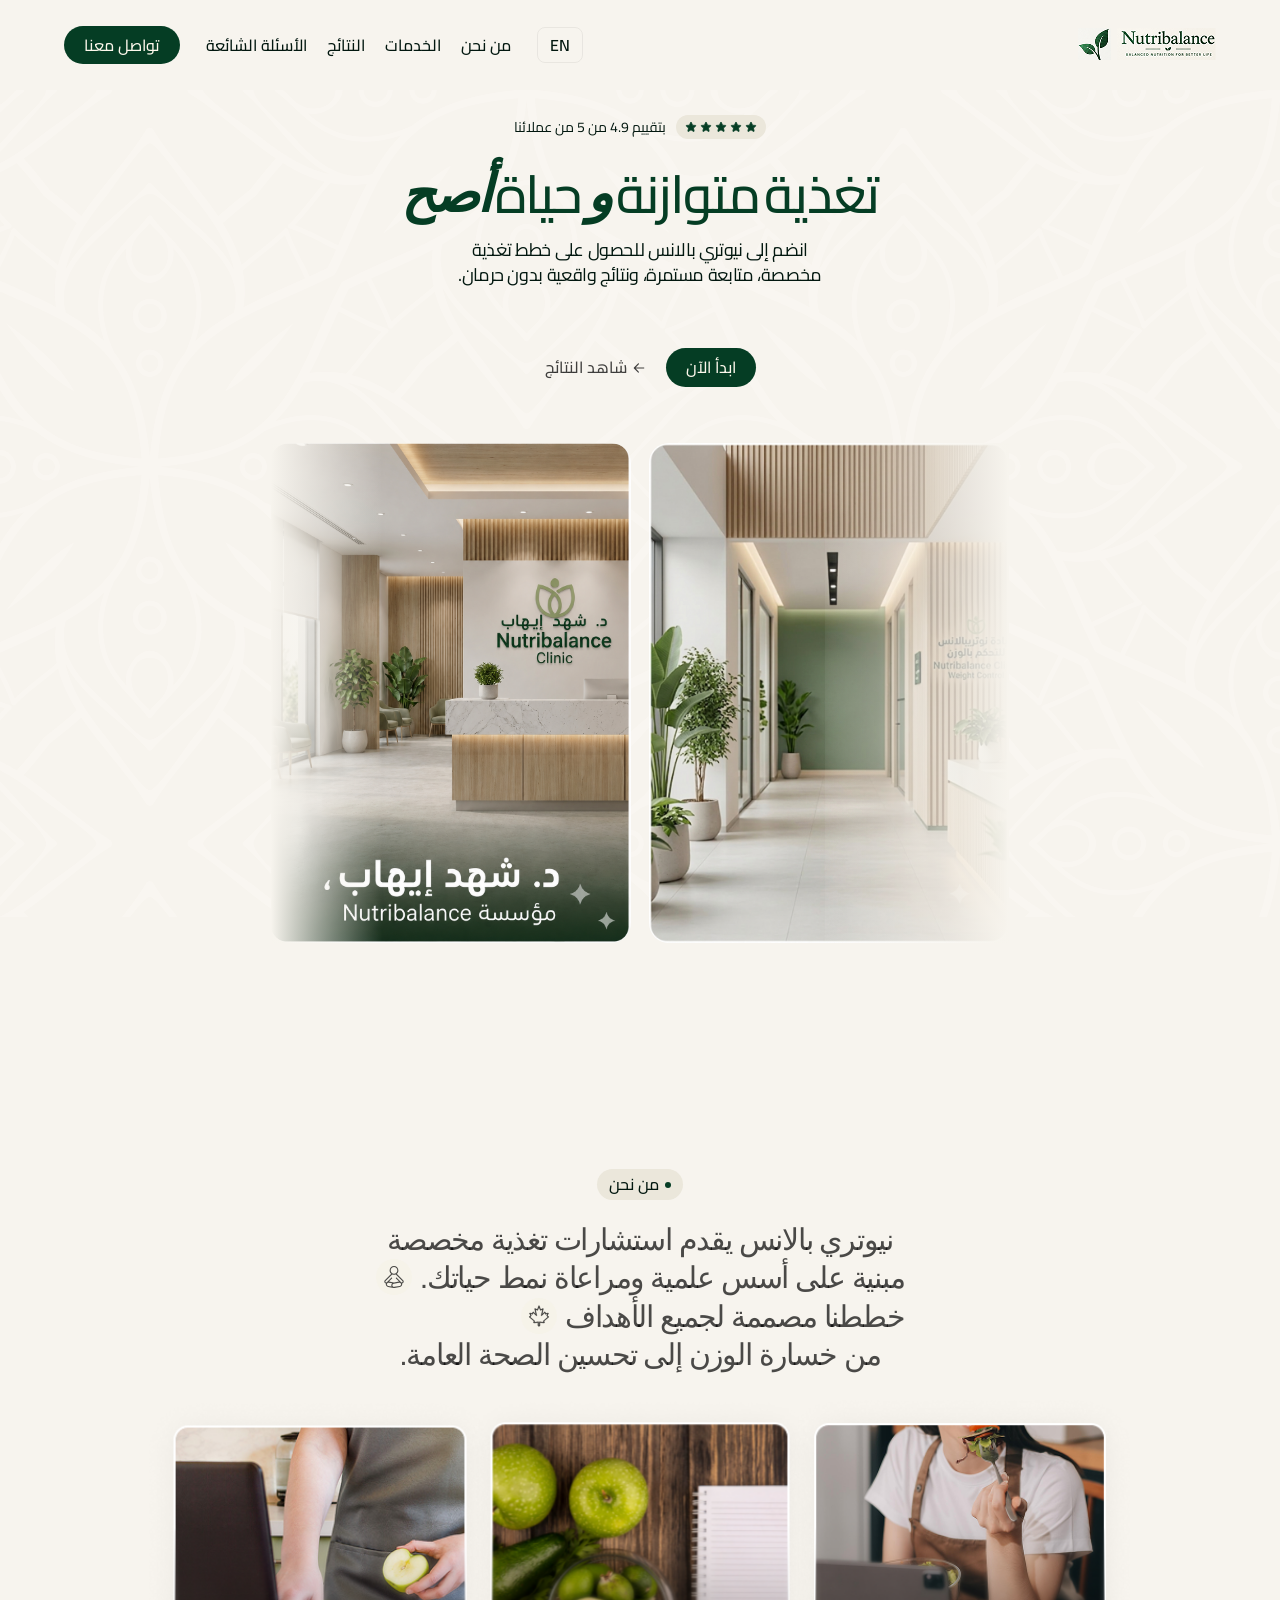
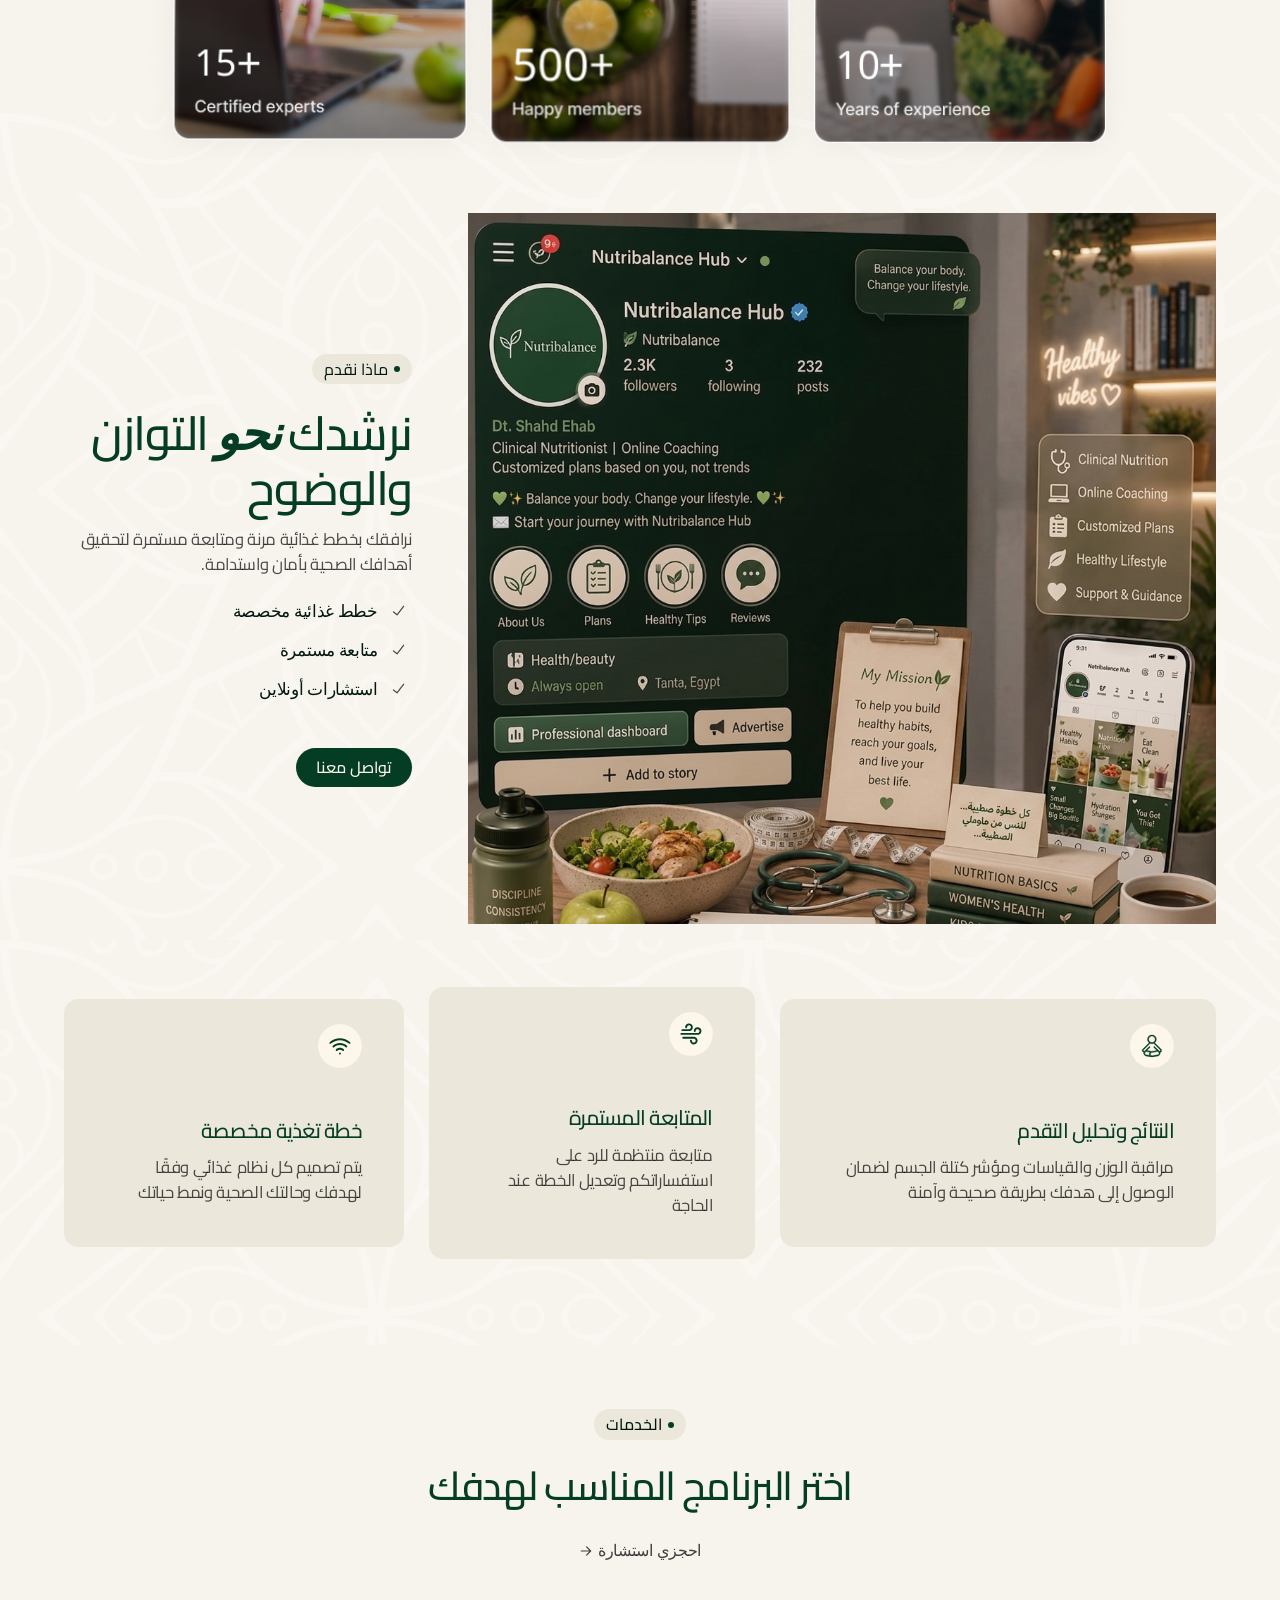
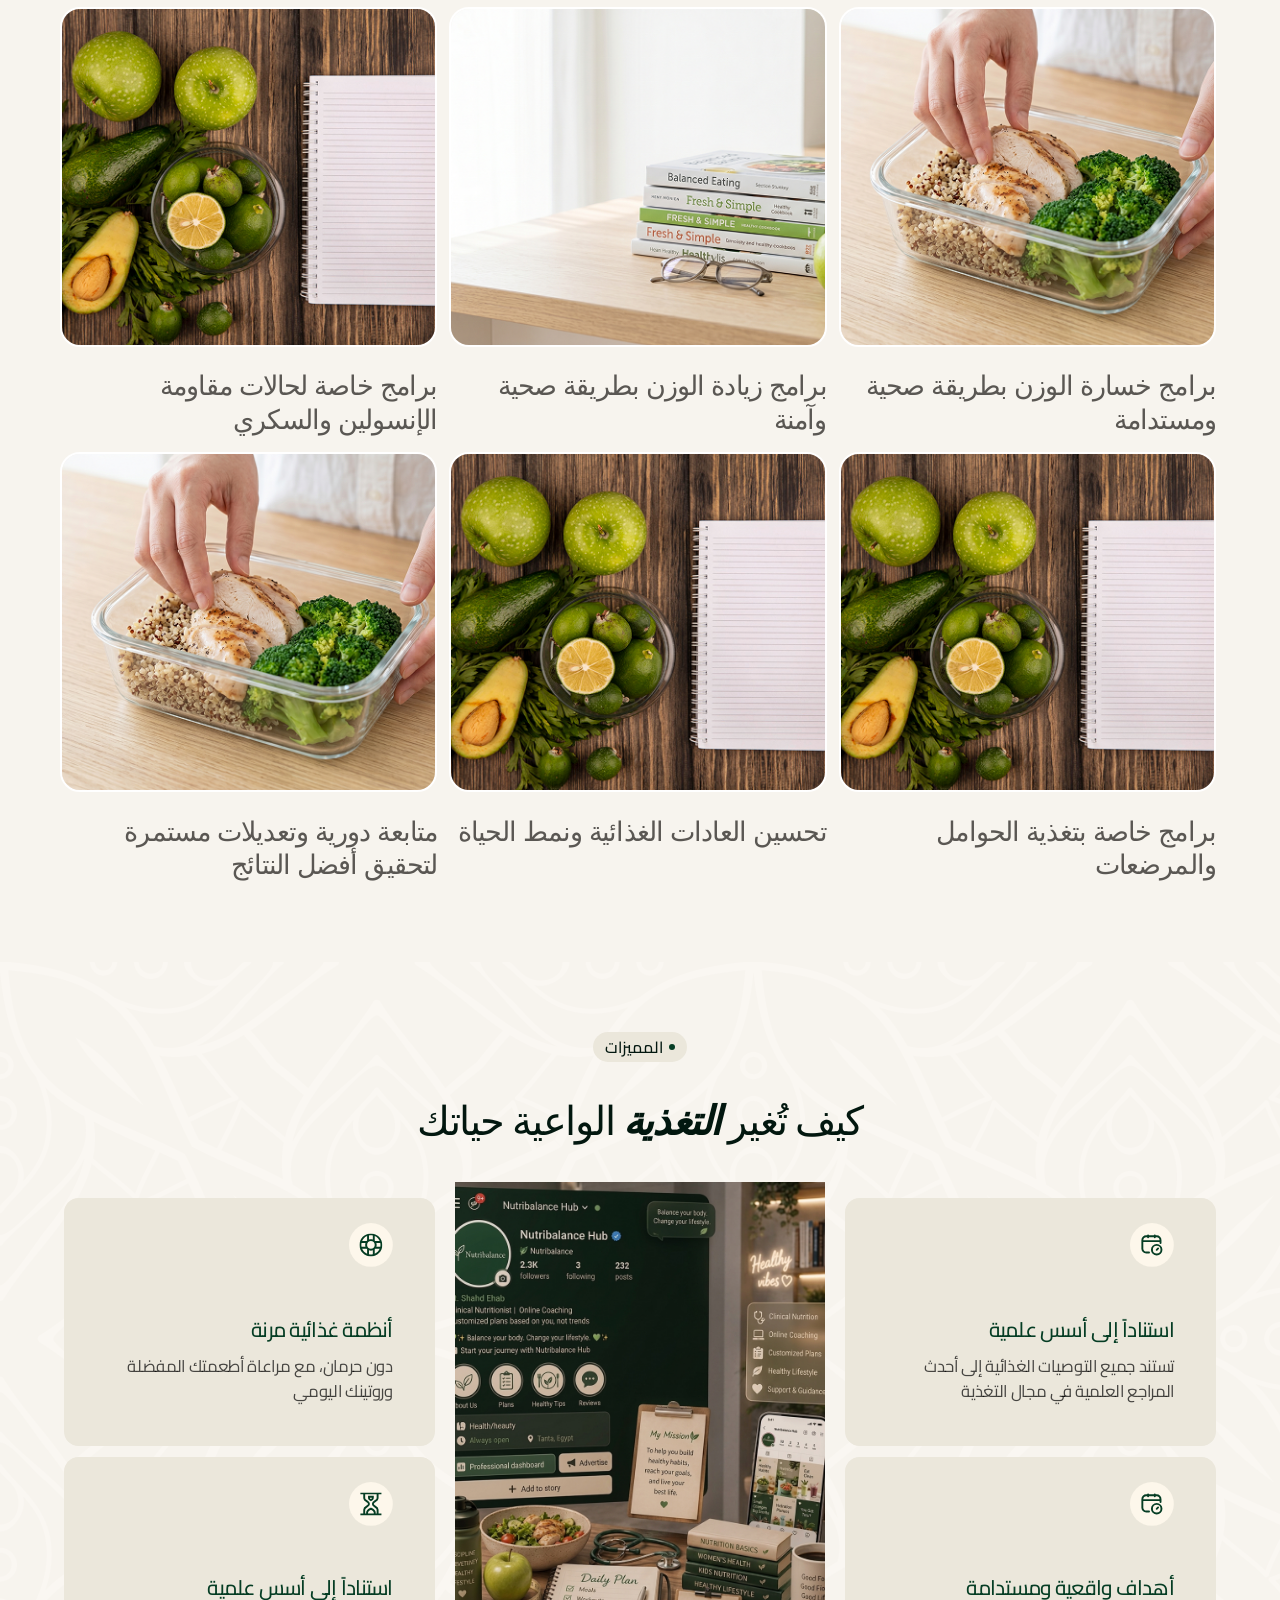
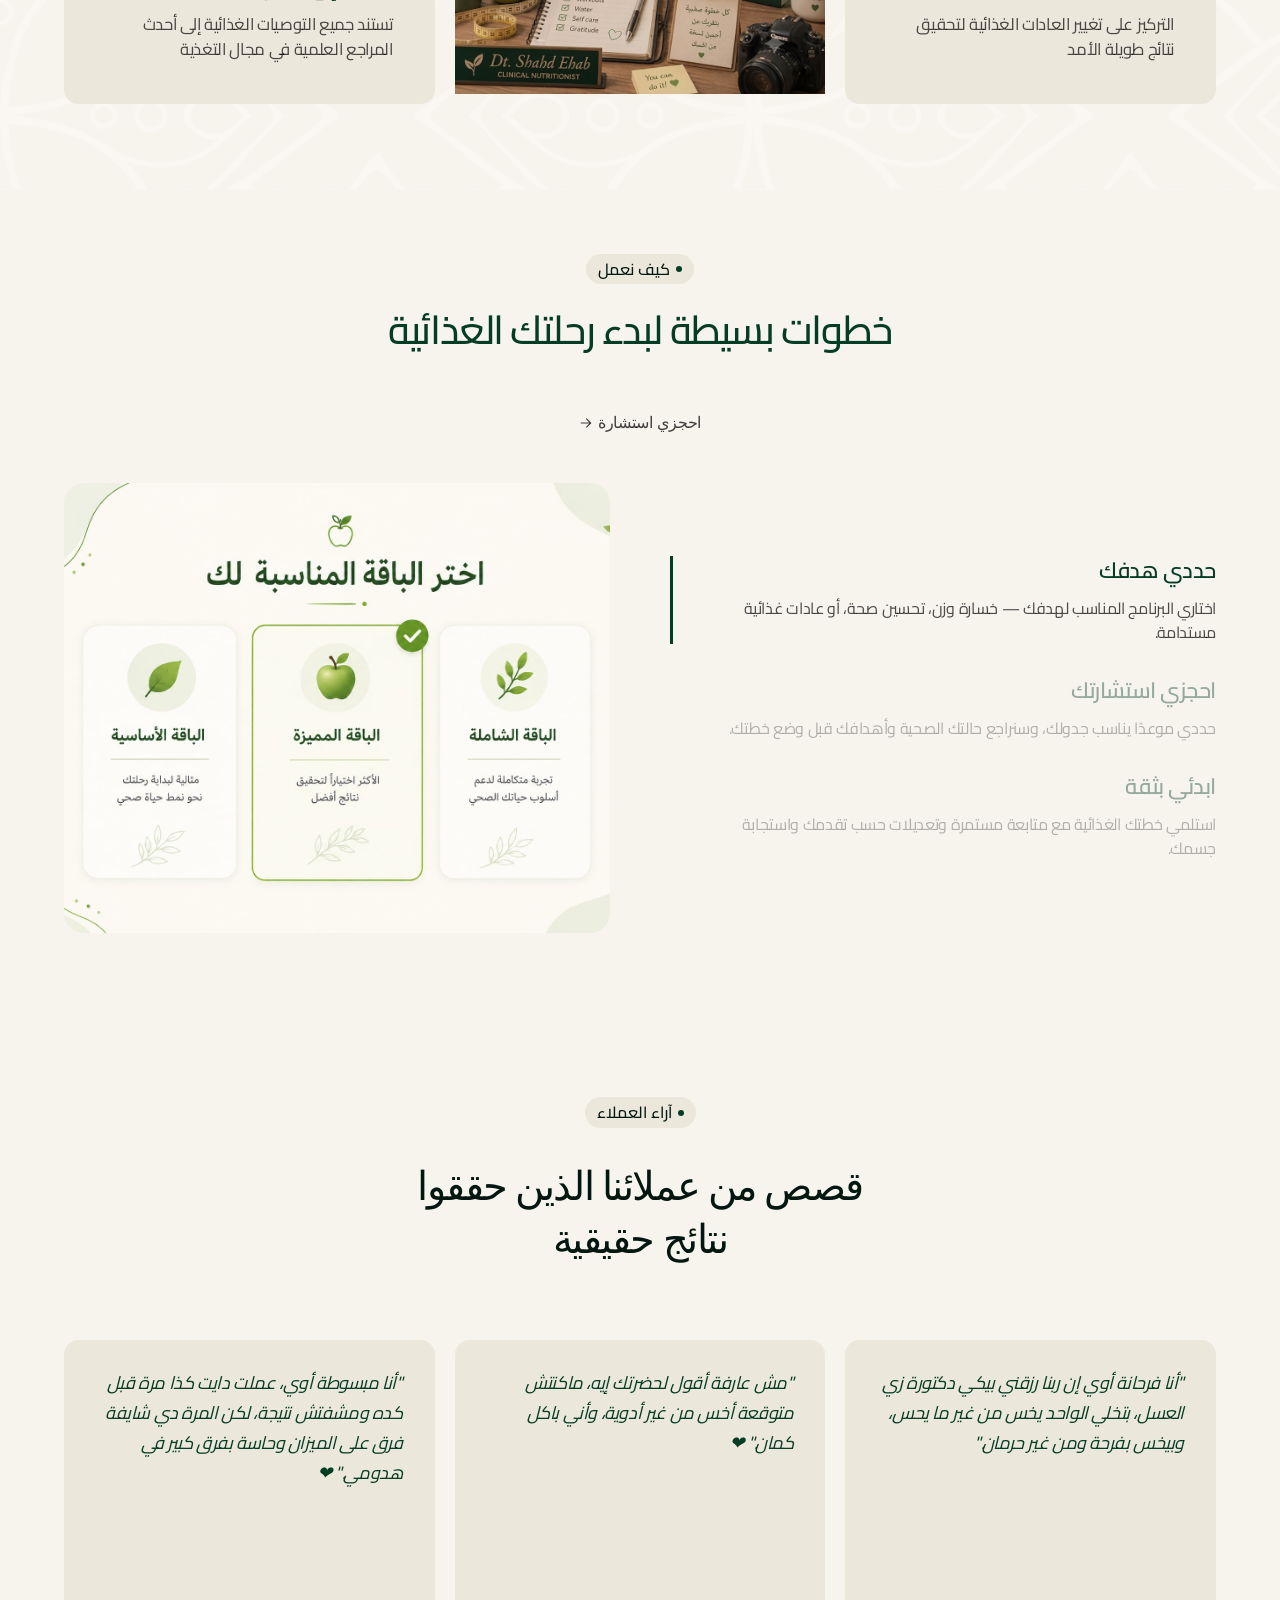
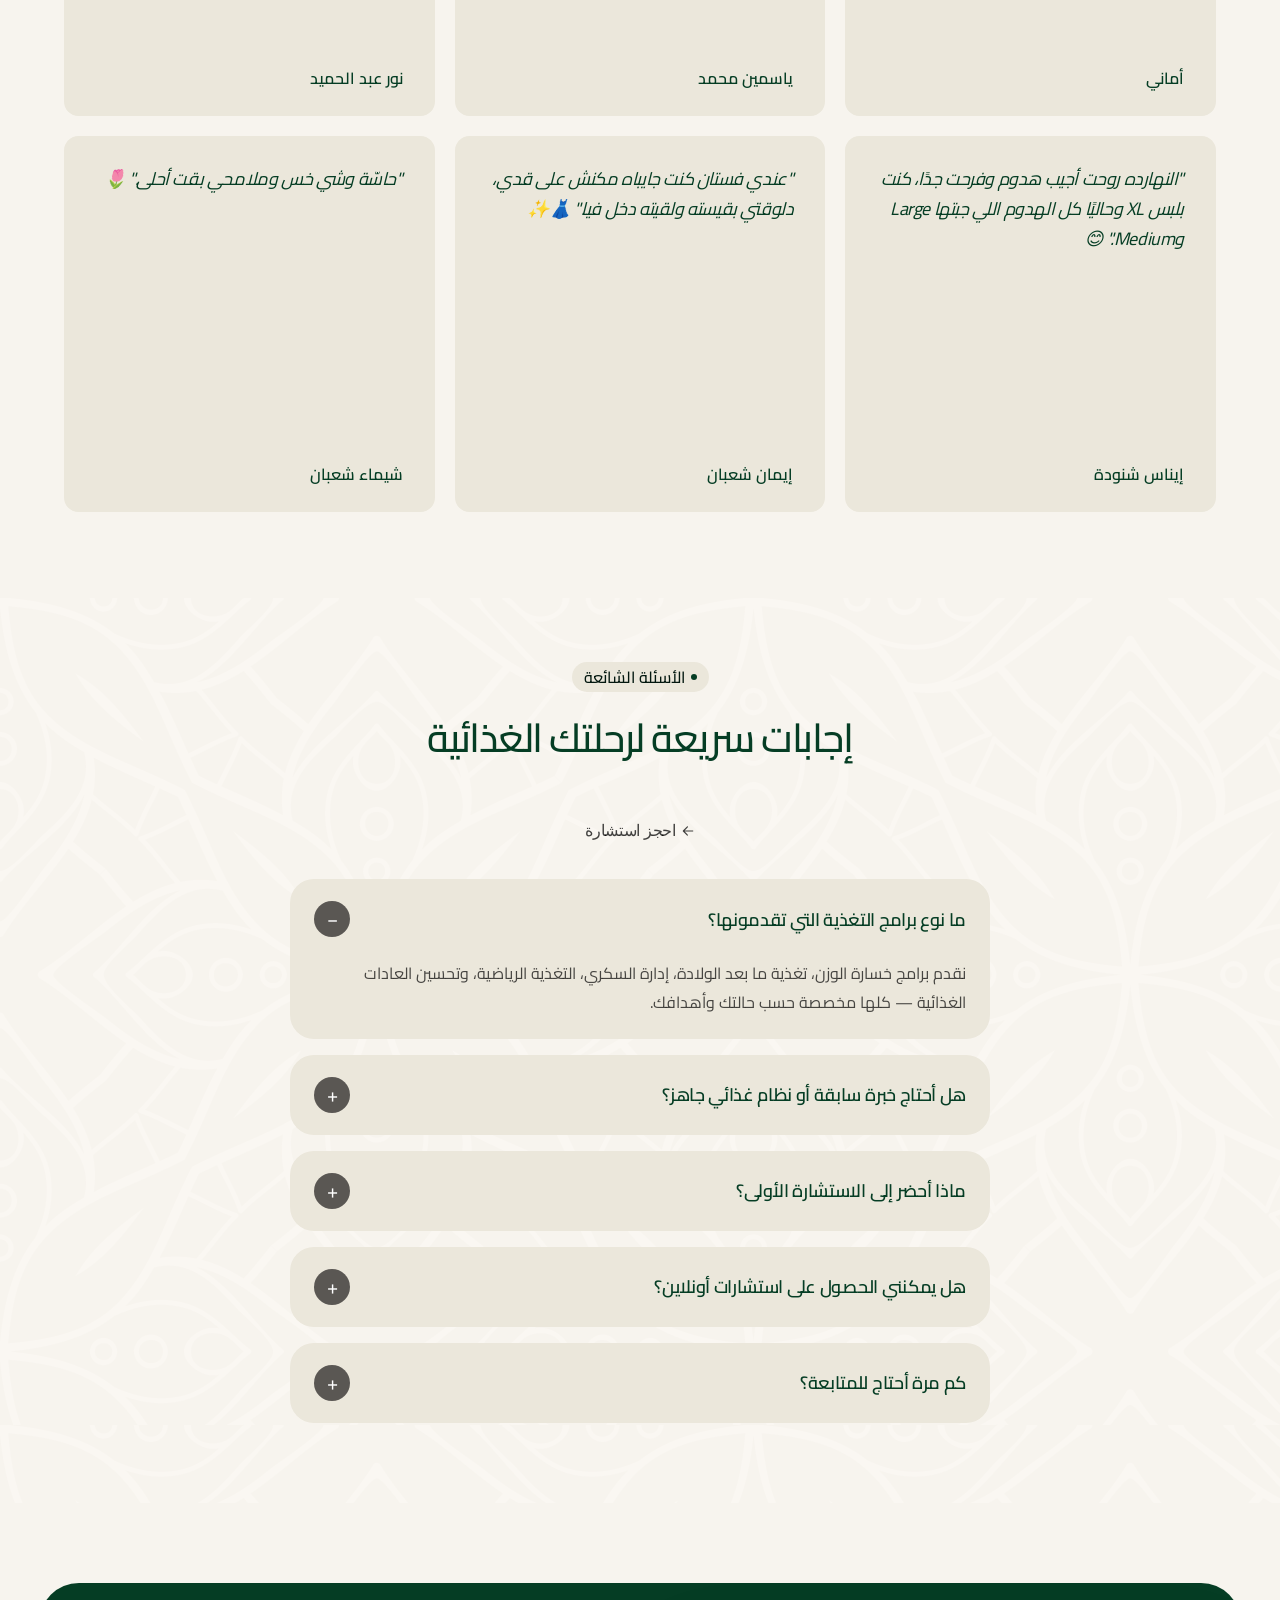
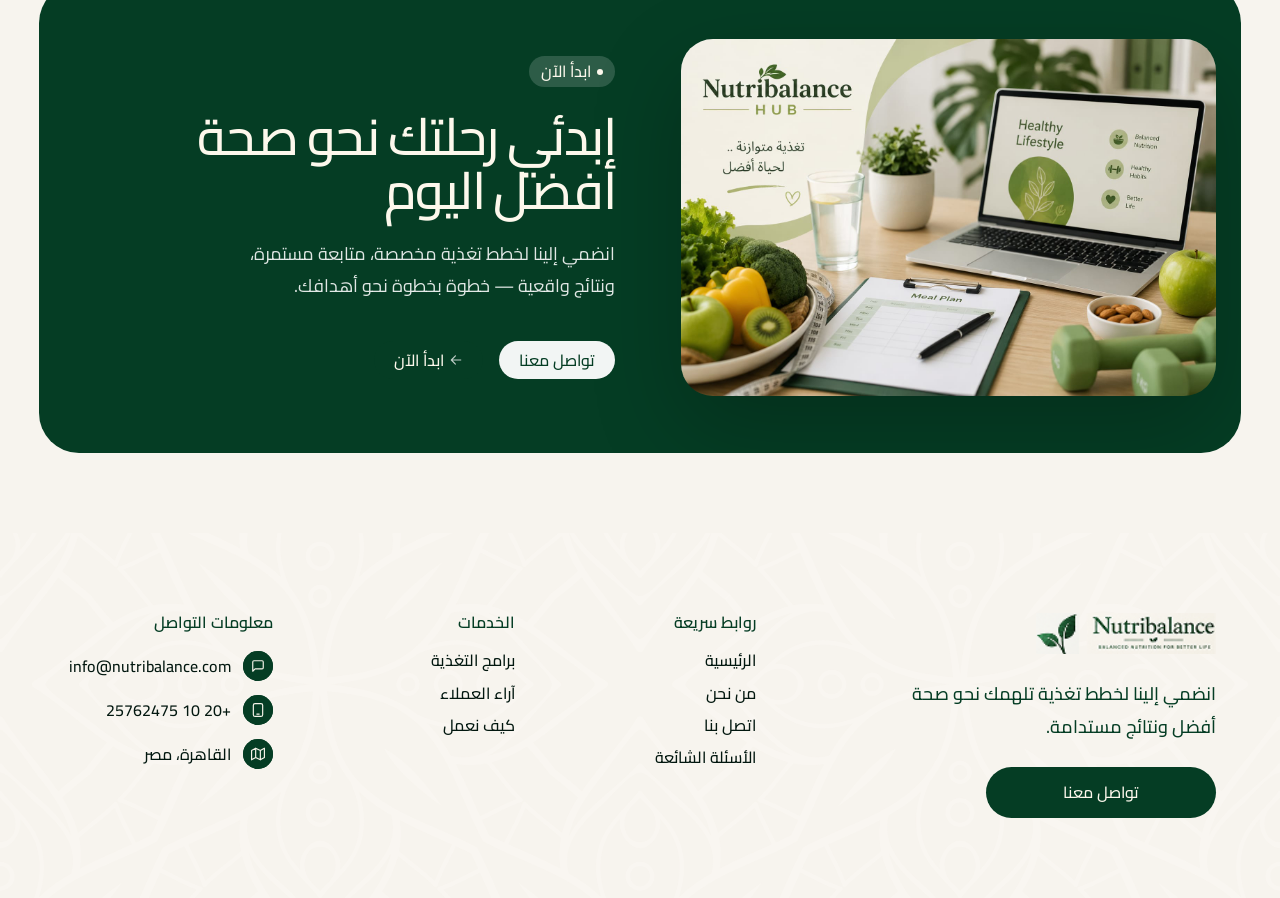
==== commit d38f89a5: "chore: update the hero images , fix bug in content" ====
--- a/index.html
+++ b/index.html
@@ -81,17 +81,7 @@
               <li><a href="#faq">الأسئلة الشائعة</a></li>
             </ul>
           </nav>
-<<<<<<< HEAD
           <a class="primary-button" href="https://wa.me/201025762475" target="_blank" rel="noopener noreferrer">تواصل معنا</a>
-=======
-          <a
-            class="primary-button"
-            href="https://wa.me/201025734045"
-            target="_blank"
-            rel="noopener noreferrer"
-            >تواصل معنا</a
-          >
->>>>>>> bebe726fb5060a3e6ceb8e51c140cd9c029aa2ad
         </div>
       </div>
     </header>
@@ -233,17 +223,7 @@
             </li>
           </ul>
 
-<<<<<<< HEAD
           <a class="primary-button" href="https://wa.me/201025762475" target="_blank" rel="noopener noreferrer">تواصل معنا</a>
-=======
-          <a
-            class="primary-button"
-            href="https://wa.me/201025734045"
-            target="_blank"
-            rel="noopener noreferrer"
-            >تواصل معنا</a
-          >
->>>>>>> bebe726fb5060a3e6ceb8e51c140cd9c029aa2ad
         </div>
       </div>
 
@@ -292,16 +272,7 @@
 
         <h2>اختر البرنامج المناسب لهدفك</h2>
 
-<<<<<<< HEAD
         <a class="cta-link" href="https://wa.me/201025762475" target="_blank" rel="noopener noreferrer">
-=======
-        <a
-          class="cta-link"
-          href="https://wa.me/201025734045"
-          target="_blank"
-          rel="noopener noreferrer"
-        >
->>>>>>> bebe726fb5060a3e6ceb8e51c140cd9c029aa2ad
           <span>احجزي استشارة</span>
           <img src="assets/icons/arrow-right.svg" alt="احجزي استشارة" />
         </a>
@@ -445,16 +416,7 @@
 
         <h2>خطوات بسيطة لبدء رحلتك الغذائية</h2>
 
-<<<<<<< HEAD
         <a class="cta-link" href="https://wa.me/201025762475" target="_blank" rel="noopener noreferrer">
-=======
-        <a
-          class="cta-link"
-          href="https://wa.me/201025734045"
-          target="_blank"
-          rel="noopener noreferrer"
-        >
->>>>>>> bebe726fb5060a3e6ceb8e51c140cd9c029aa2ad
           <span>احجزي استشارة</span>
           <img src="assets/icons/arrow-right.svg" alt="احجزي استشارة" />
         </a>
@@ -603,16 +565,7 @@
 
         <h2>إجابات سريعة لرحلتك الغذائية</h2>
 
-<<<<<<< HEAD
         <a class="cta-link" href="https://wa.me/201025762475" target="_blank" rel="noopener noreferrer">
-=======
-        <a
-          class="cta-link"
-          href="https://wa.me/201025734045"
-          target="_blank"
-          rel="noopener noreferrer"
-        >
->>>>>>> bebe726fb5060a3e6ceb8e51c140cd9c029aa2ad
           <img src="assets/icons/arrow-right.svg" alt="احجزي استشارة" />
           <span>احجز استشارة</span>
         </a>
@@ -716,17 +669,7 @@
             </p>
 
             <div class="buttons-wrapper">
-<<<<<<< HEAD
               <a class="secondary-button" href="https://wa.me/201025762475" target="_blank" rel="noopener noreferrer">تواصل معنا</a>
-=======
-              <a
-                class="secondary-button"
-                href="https://wa.me/201025734045"
-                target="_blank"
-                rel="noopener noreferrer"
-                >تواصل معنا</a
-              >
->>>>>>> bebe726fb5060a3e6ceb8e51c140cd9c029aa2ad
               <a class="primary-button" href="#classes">
                 <img src="assets/icons/arrow-right.svg" alt="ابدئي الآن" />
                 <span>ابدأ الآن</span>
@@ -745,17 +688,7 @@
           <div class="footer-brand">
             <img src="assets/logo.png" alt="Nutribalance Logo" />
             <p>انضمي إلينا لخطط تغذية تلهمك نحو صحة أفضل ونتائج مستدامة.</p>
-<<<<<<< HEAD
             <a class="primary-button" href="https://wa.me/201025762475" target="_blank" rel="noopener noreferrer">تواصل معنا</a>
-=======
-            <a
-              class="primary-button"
-              href="https://wa.me/201025734045"
-              target="_blank"
-              rel="noopener noreferrer"
-              >تواصل معنا</a
-            >
->>>>>>> bebe726fb5060a3e6ceb8e51c140cd9c029aa2ad
           </div>
         </div>
 
@@ -765,18 +698,7 @@
             <ul>
               <li><a href="index.html">الرئيسية</a></li>
               <li><a href="#about-us">من نحن</a></li>
-<<<<<<< HEAD
               <li><a href="https://wa.me/201025762475" target="_blank" rel="noopener noreferrer">اتصل بنا</a></li>
-=======
-              <li>
-                <a
-                  href="https://wa.me/201025734045"
-                  target="_blank"
-                  rel="noopener noreferrer"
-                  >اتصل بنا</a
-                >
-              </li>
->>>>>>> bebe726fb5060a3e6ceb8e51c140cd9c029aa2ad
               <li><a href="#faq">الأسئلة الشائعة</a></li>
             </ul>
           </div>
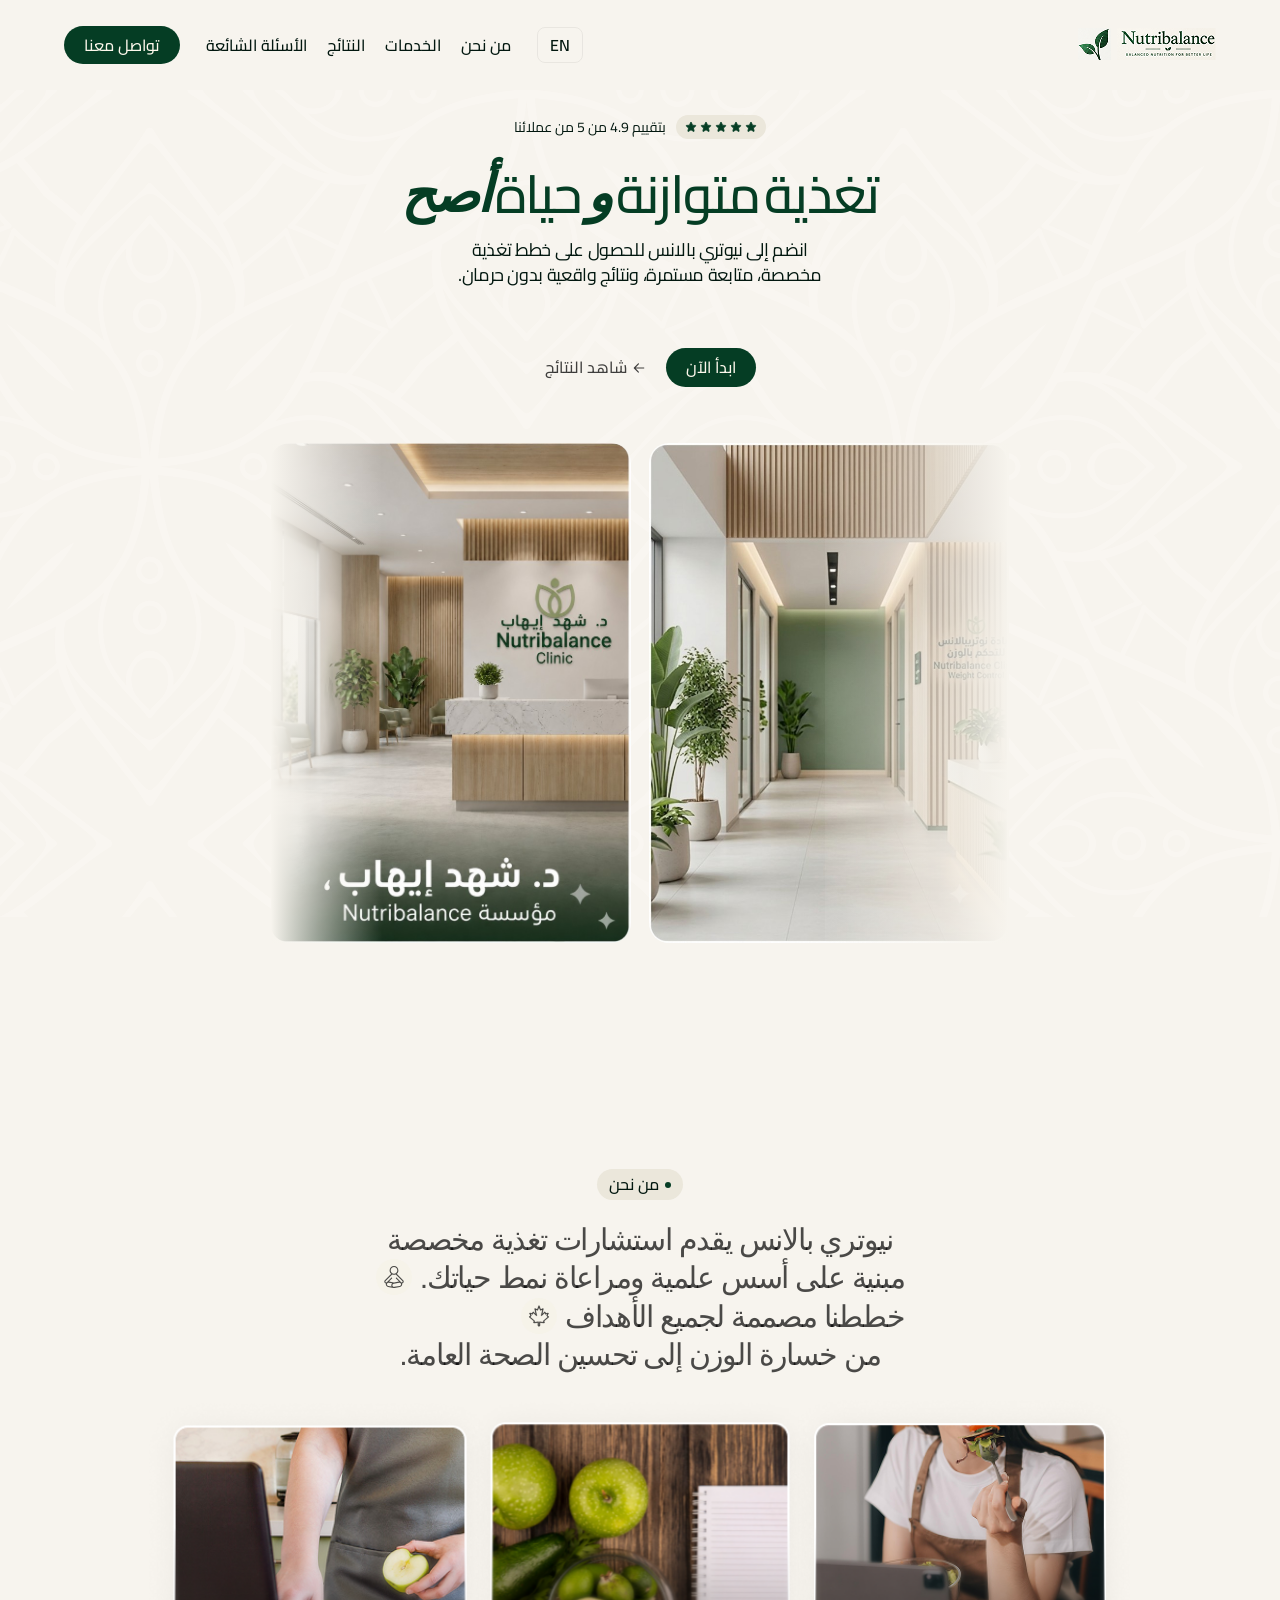
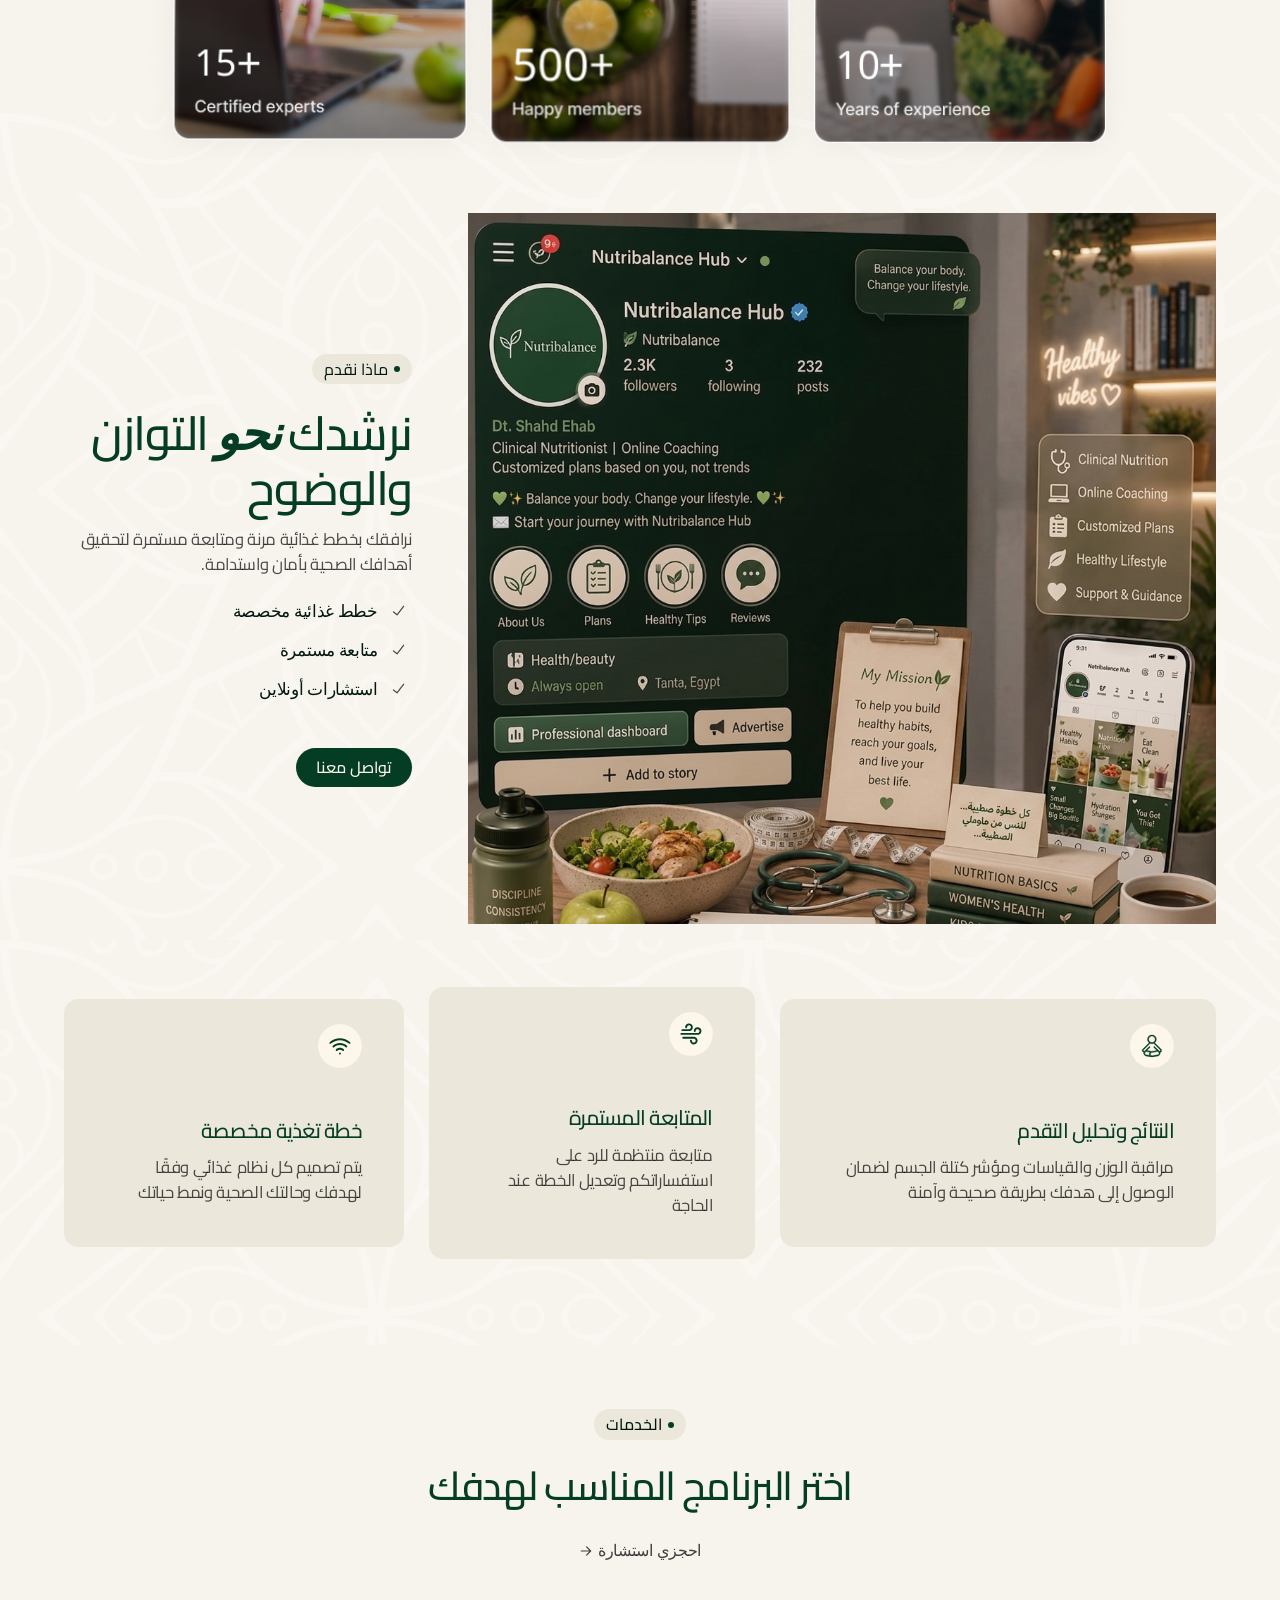
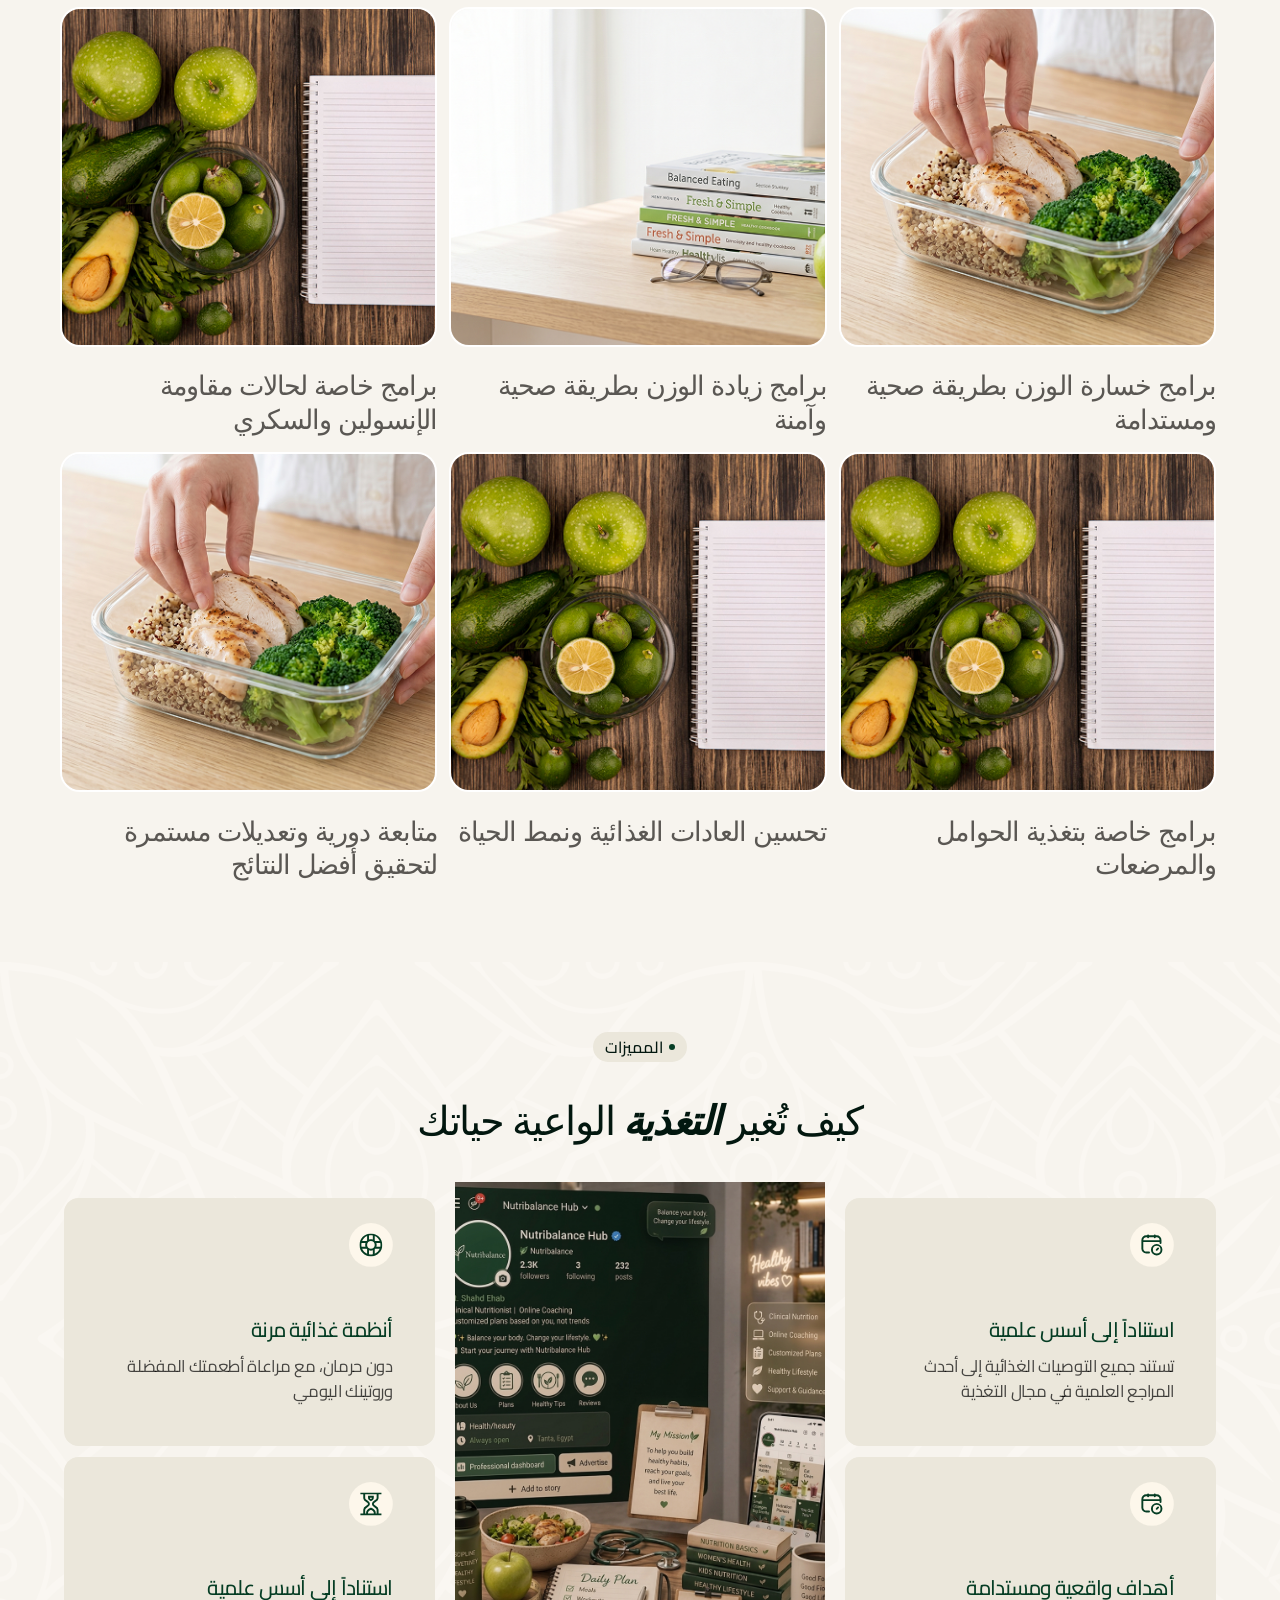
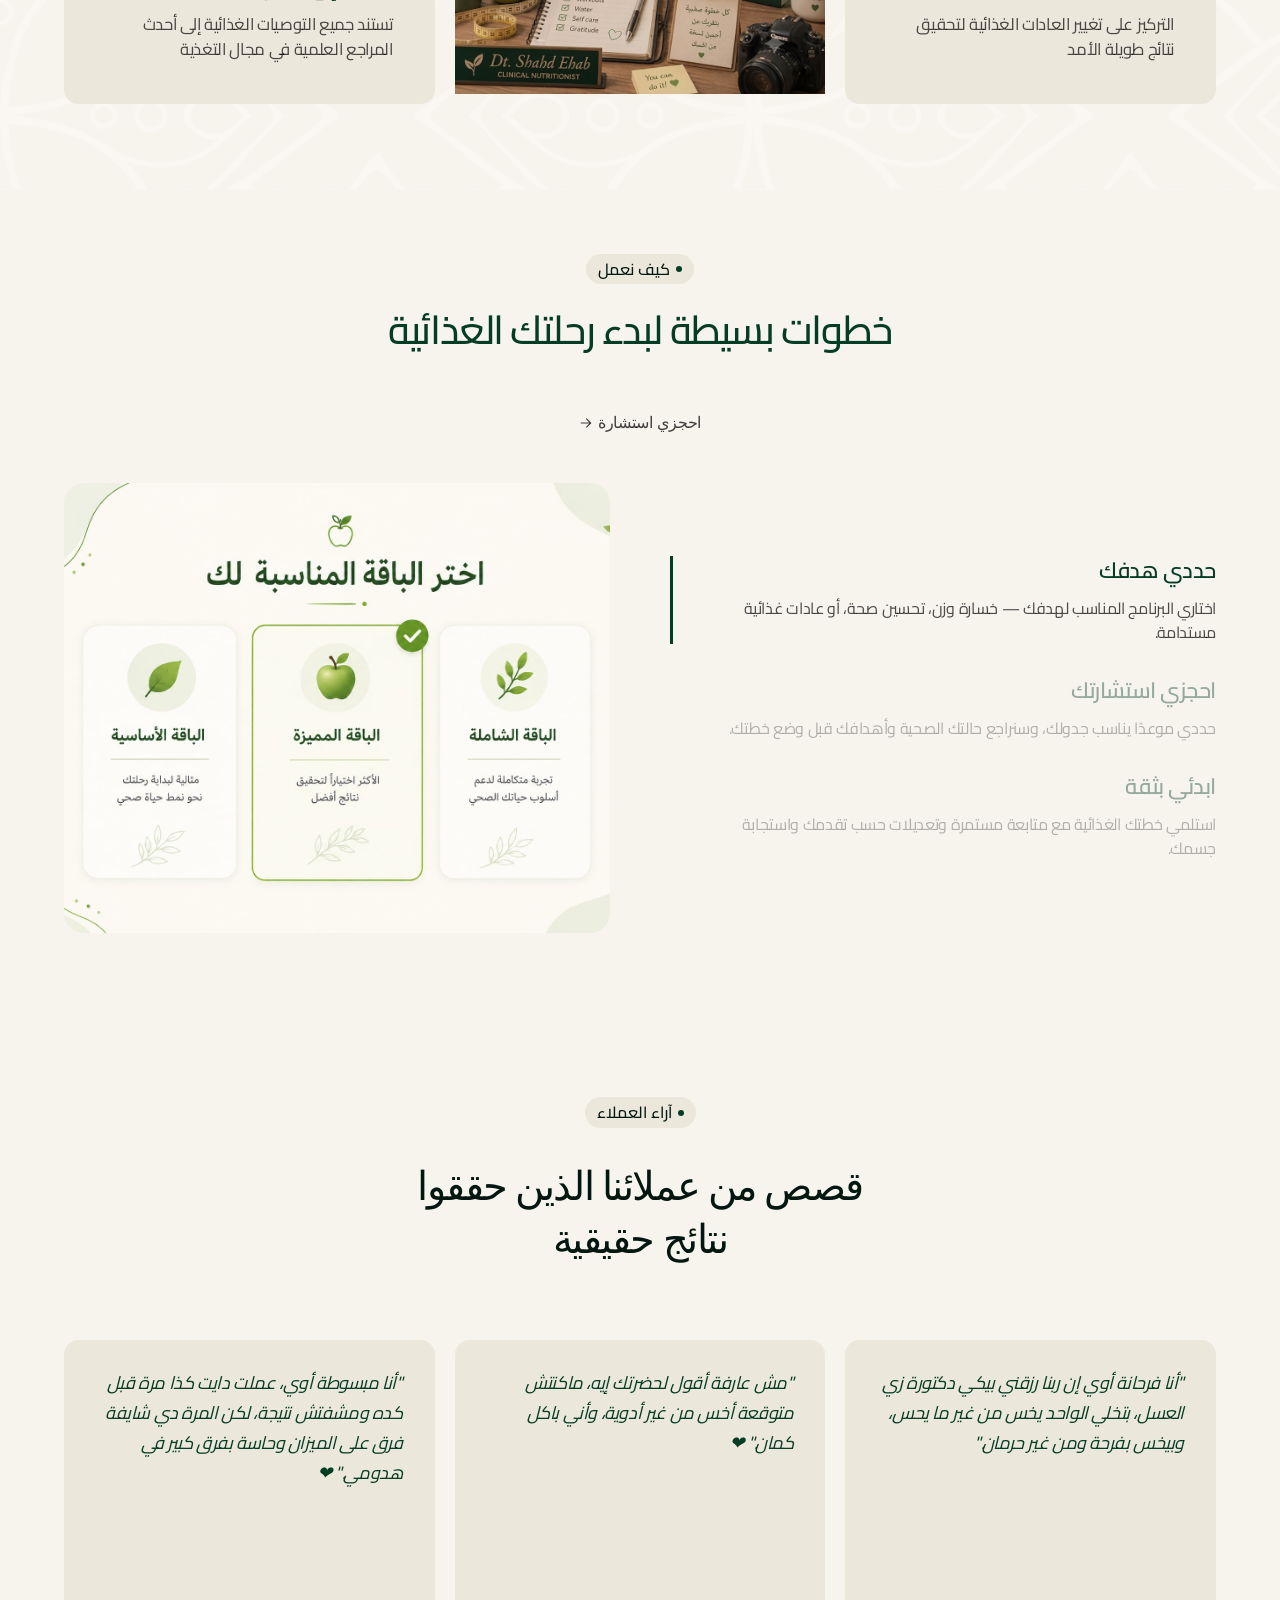
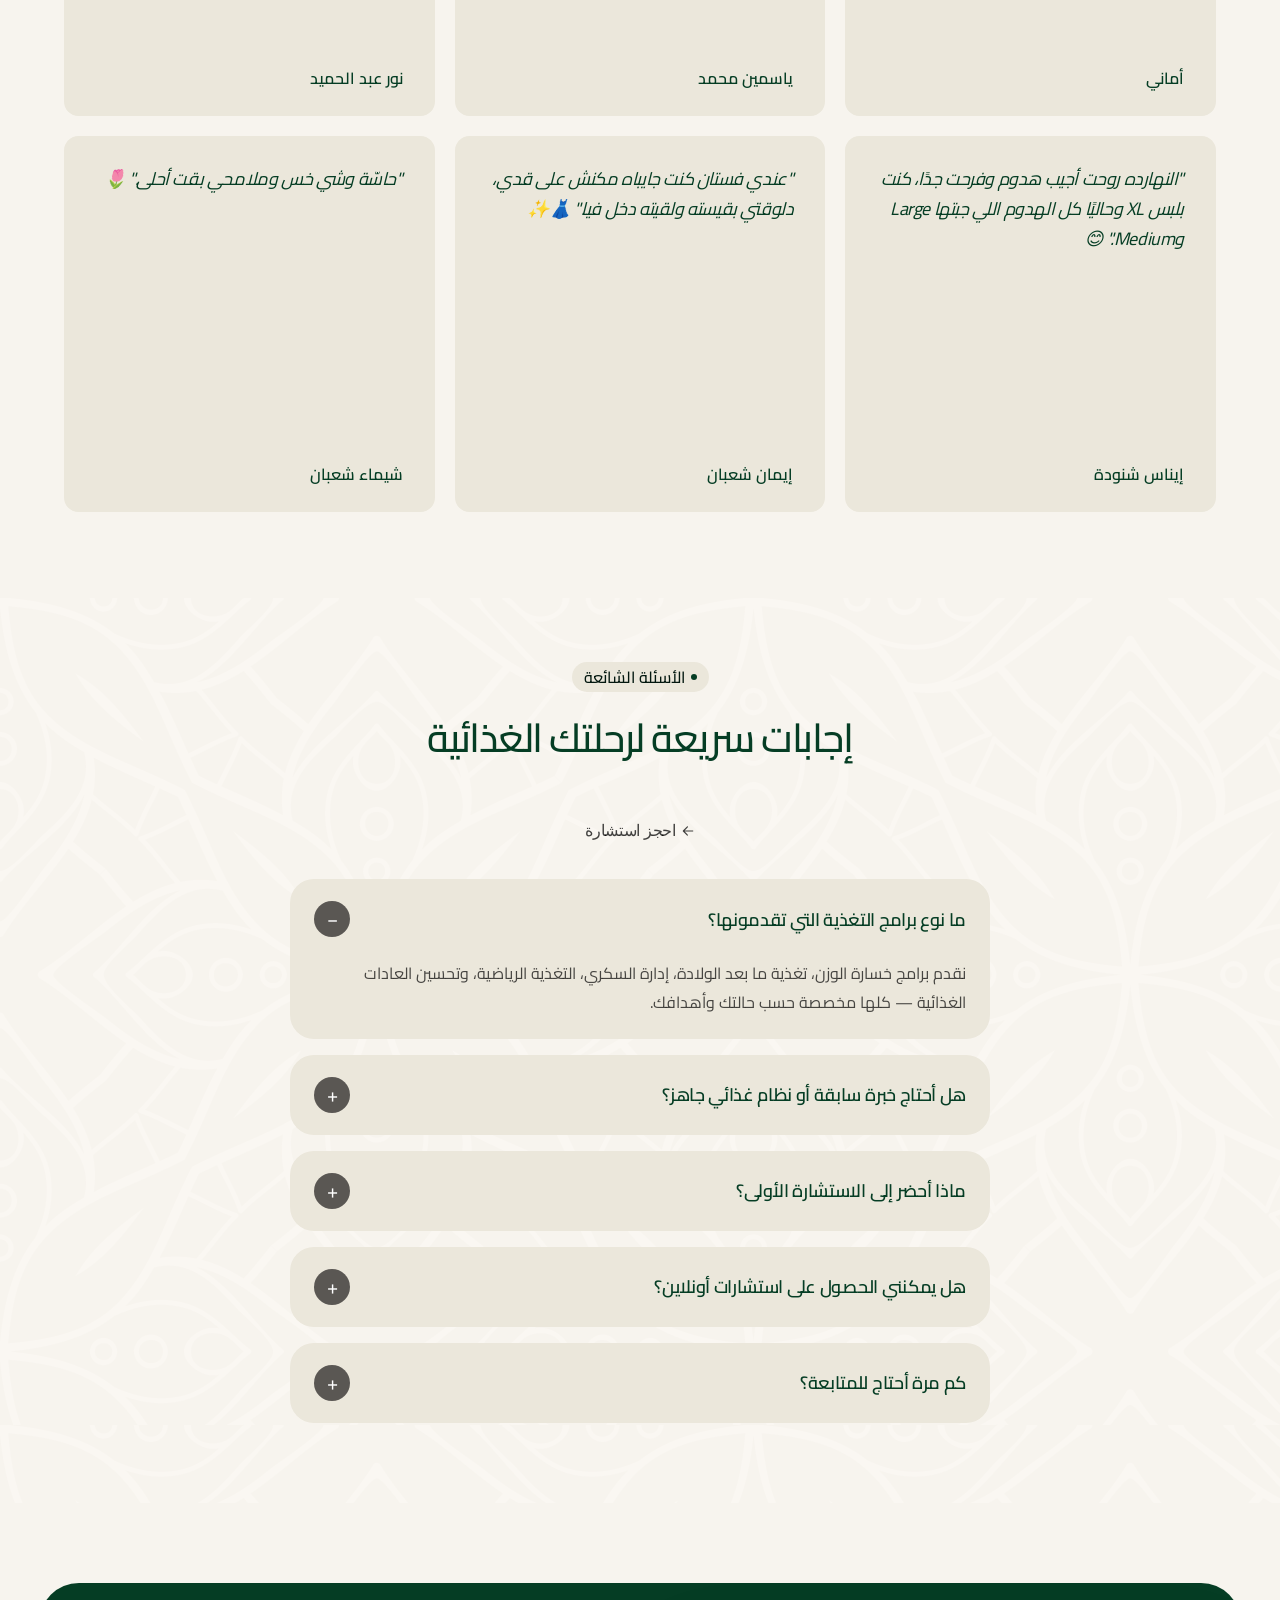
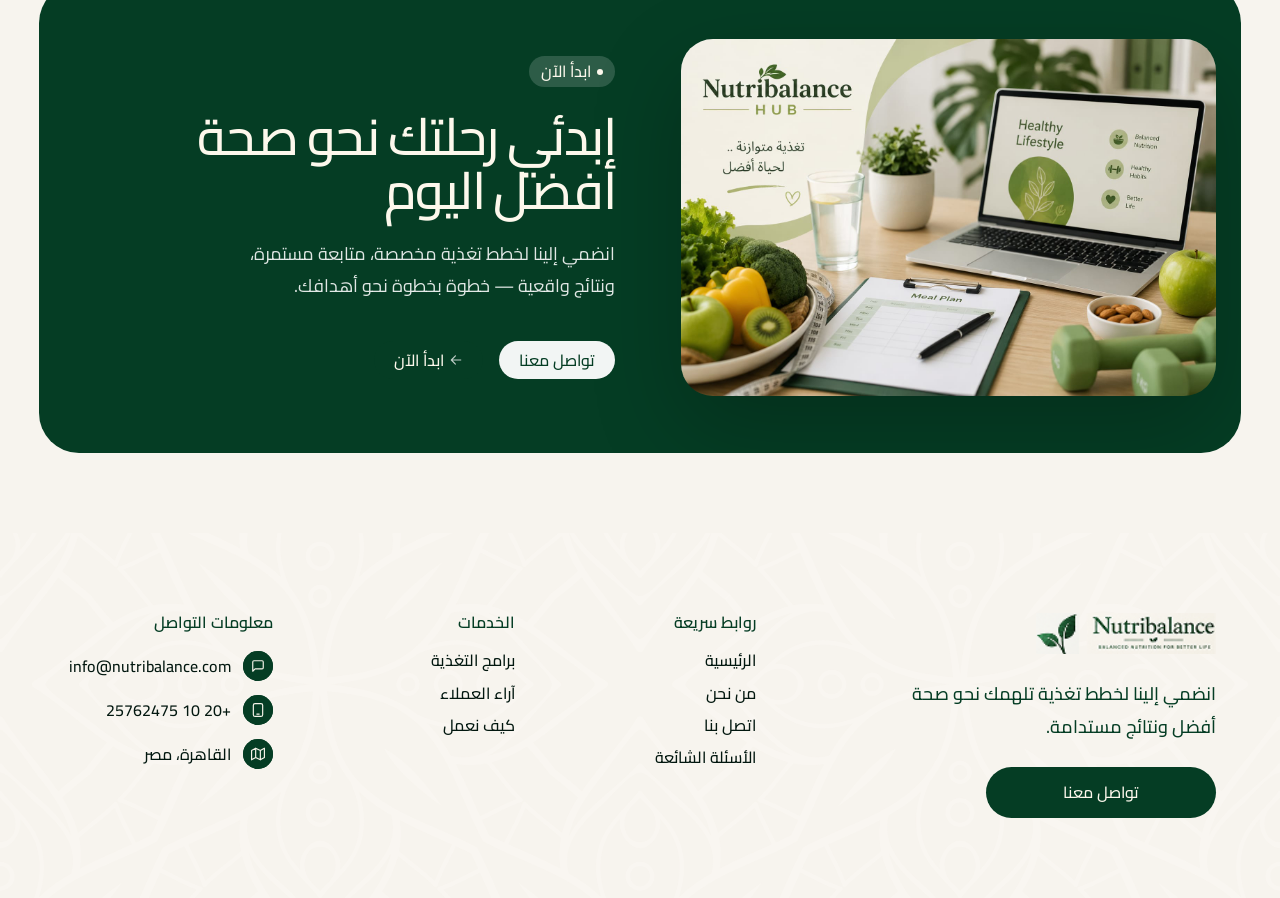
==== commit 885a96d0: "chore: update the hero images for english version" ====
--- a/index.html
+++ b/index.html
@@ -130,13 +130,13 @@
             <img src="assets/hero/04.png" alt="Image 04" />
           </div>
           <div>
-            <img src="assets/hero/02.png" alt="Image 02" />
+            <img src="assets/hero/02.jpg" alt="Image 02" />
           </div>
           <div>
-            <img src="assets/hero/03.png" alt="Image 03" />
+            <img src="assets/hero/03.jpg" alt="Image 03" />
           </div>
           <div class="sm-hidden">
-            <img src="assets/hero/01.png" alt="Image 01" />
+            <img src="assets/hero/01.jpg" alt="Image 01" />
           </div>
         </div>
       </div>
